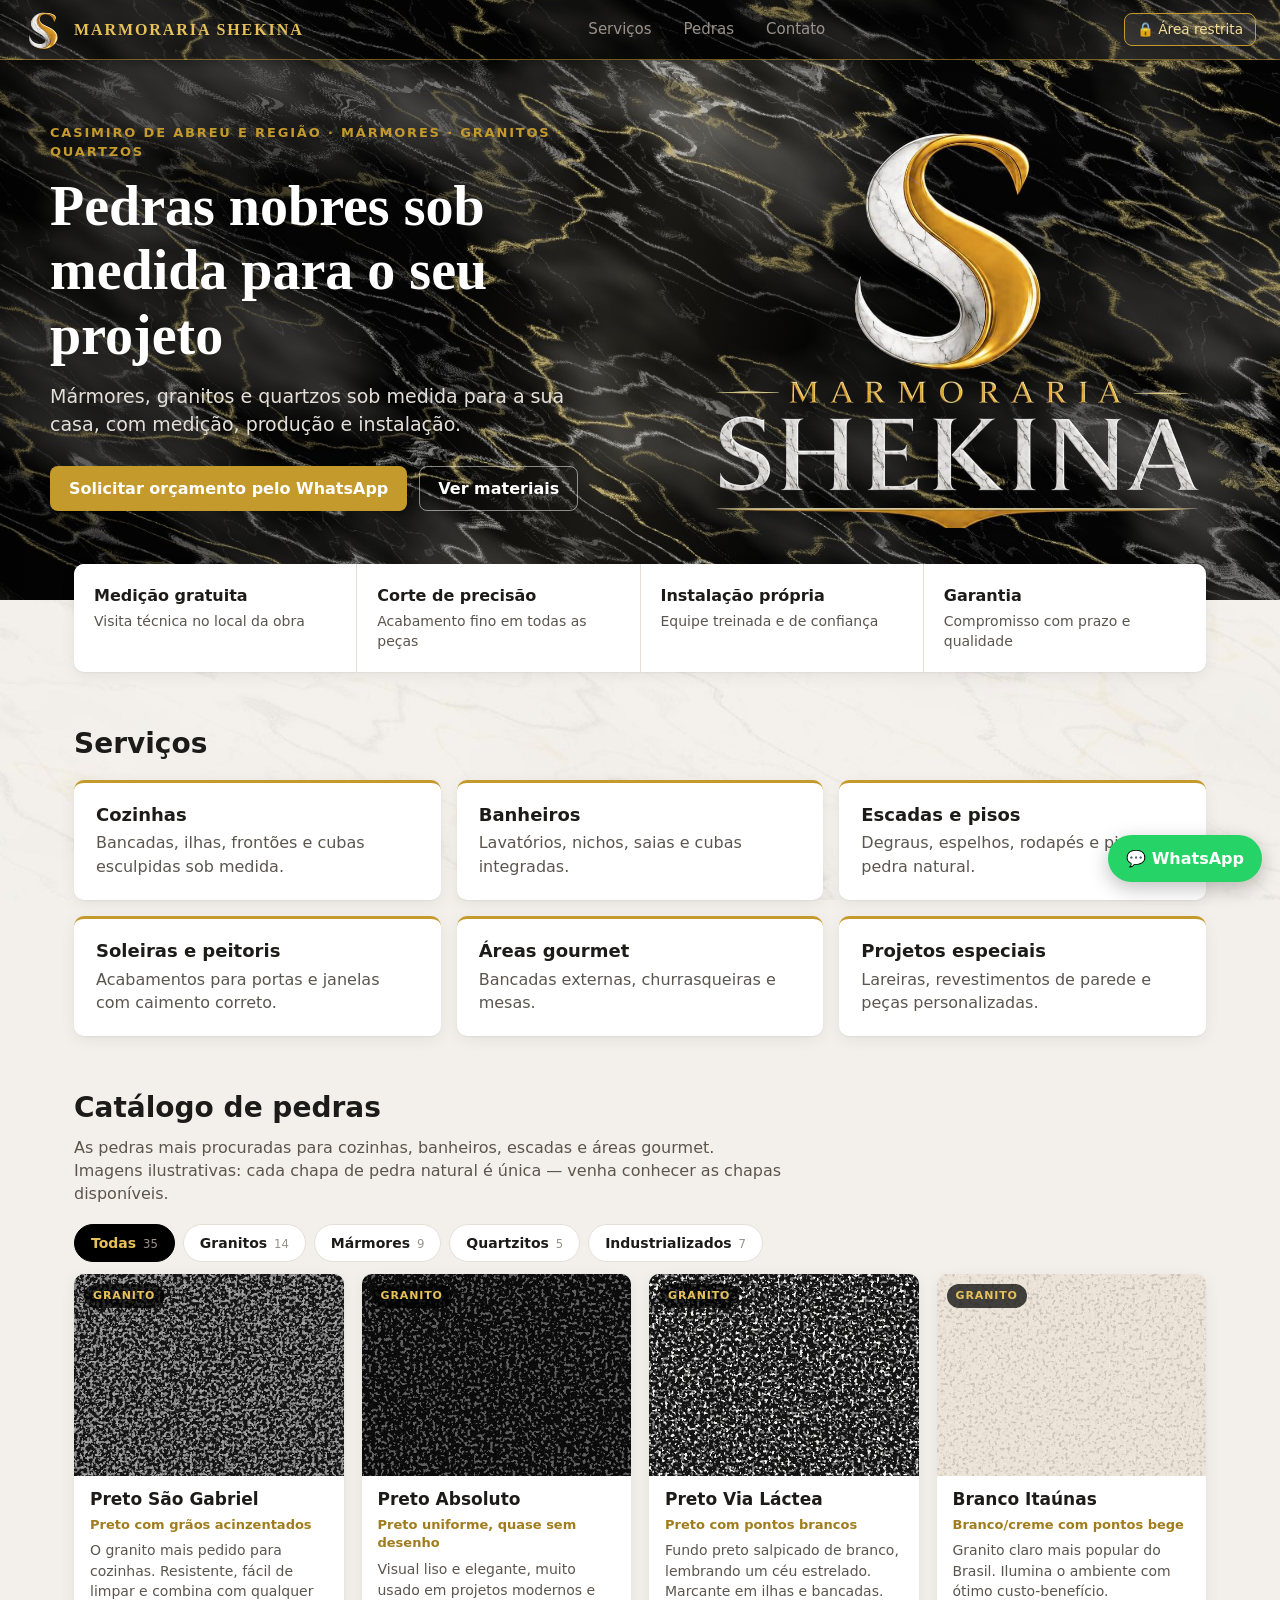
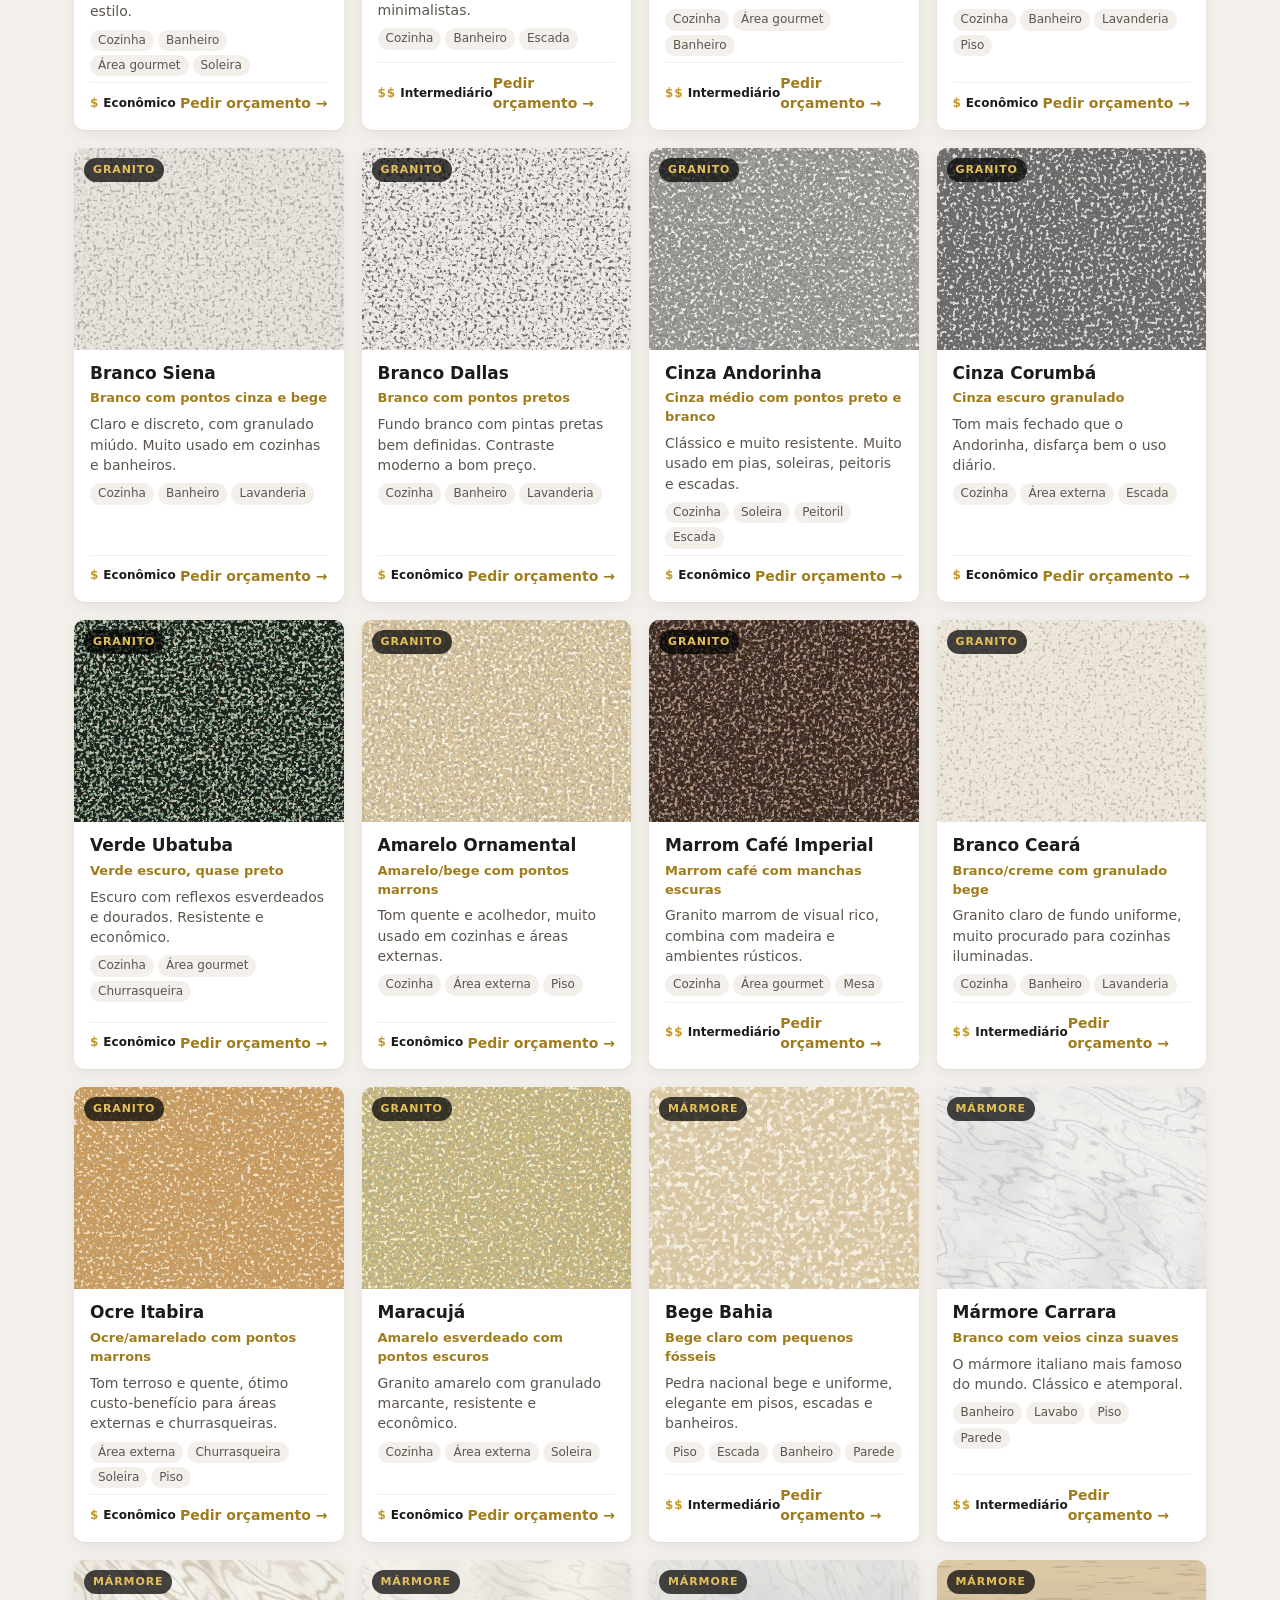
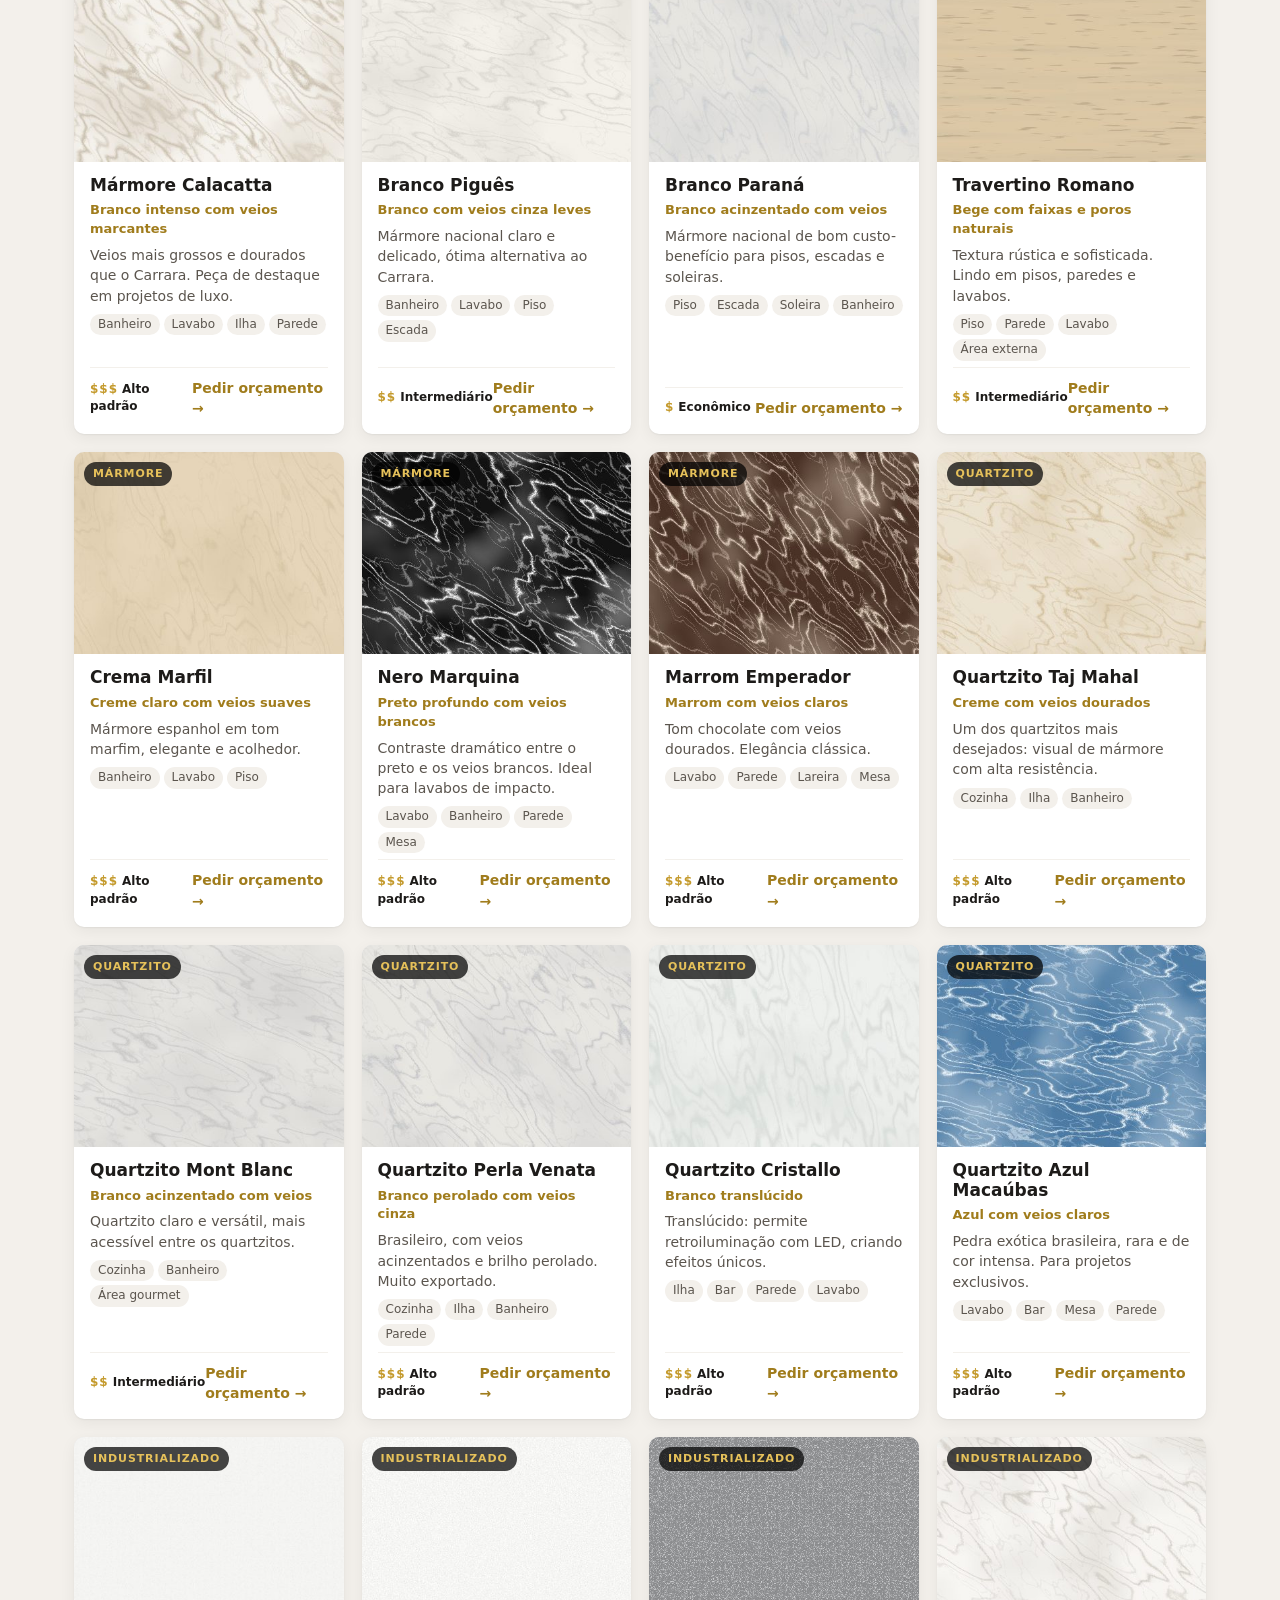
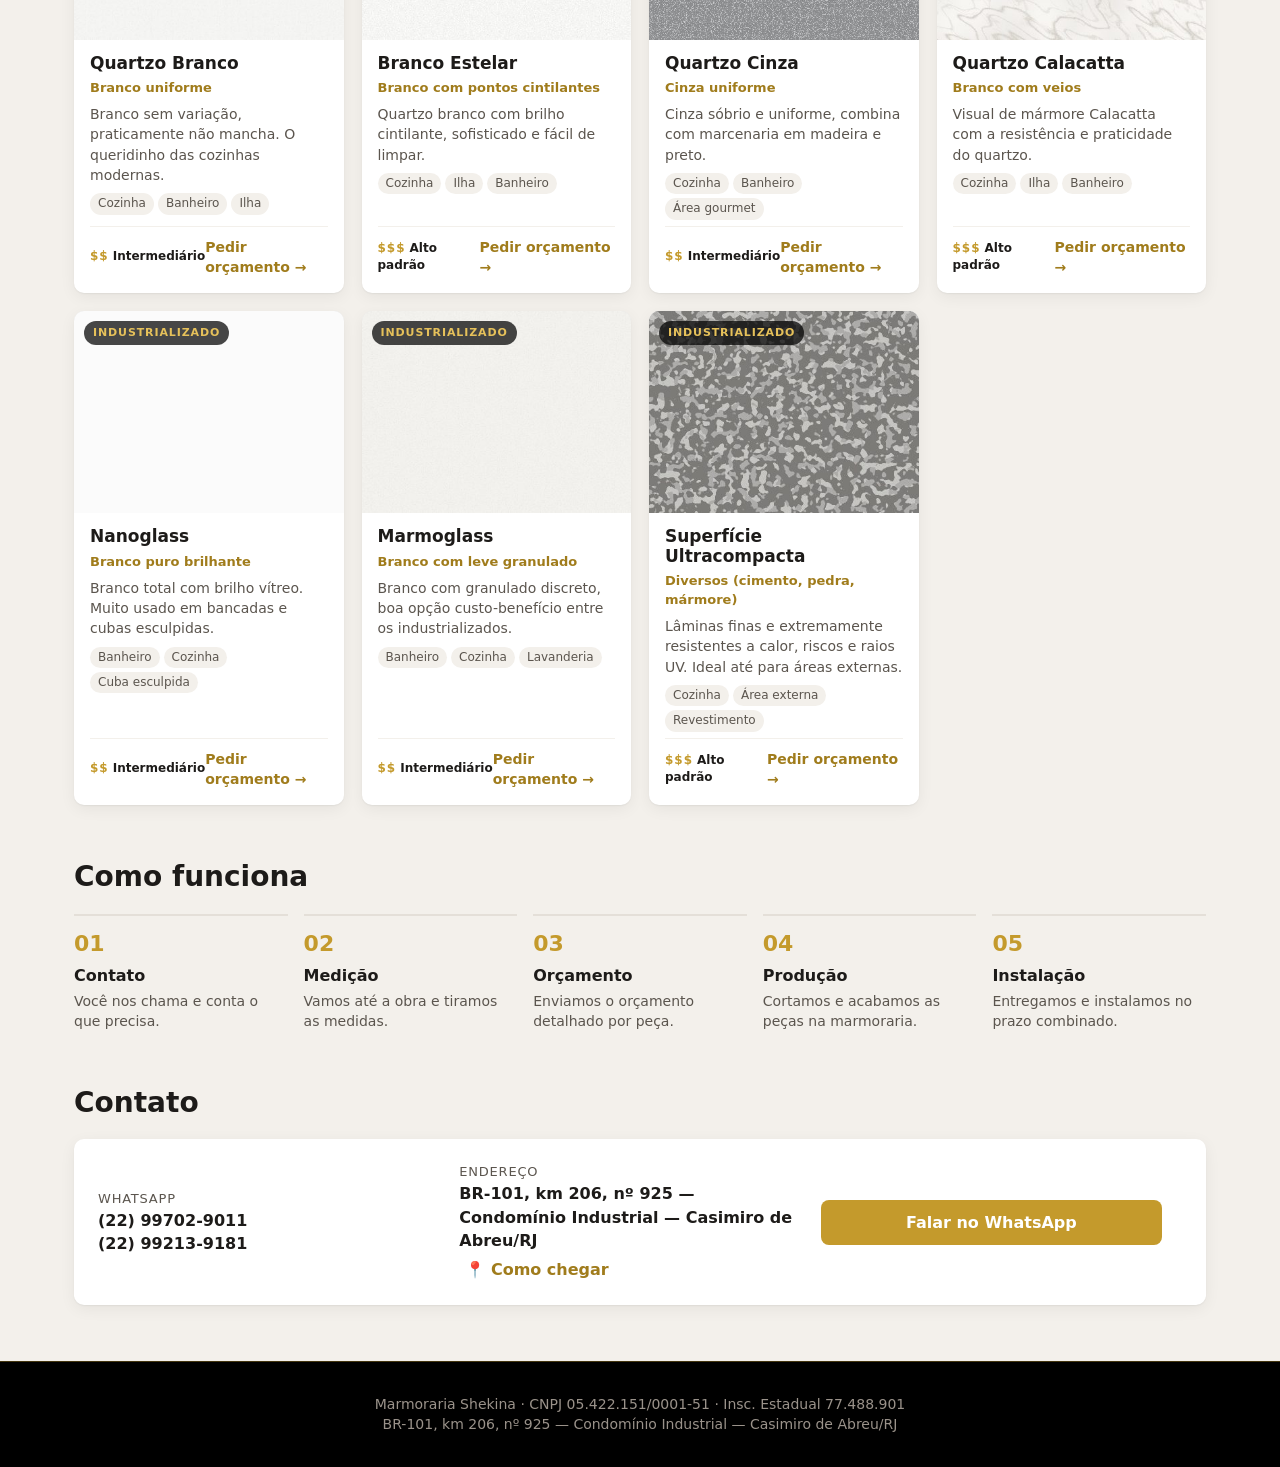
==== index.html @ 2d2ab6c9 "Remove o telefone (22) 98137-7416" ====
<!doctype html>
<html lang="pt-BR">
<head>
  <meta charset="utf-8">
  <meta name="viewport" content="width=device-width, initial-scale=1">
  <title>Marmoraria Shekina — Mármores e granitos em Casimiro de Abreu/RJ</title>
  <meta name="description" content="Marmoraria Shekina: bancadas, pias, lavatórios, escadas, soleiras e cubas esculpidas em mármore, granito e quartzo sob medida. Medição e instalação em Casimiro de Abreu e região.">
  <meta property="og:title" content="Marmoraria Shekina">
  <meta property="og:description" content="Mármores, granitos e quartzos sob medida — Casimiro de Abreu/RJ e região.">
  <meta property="og:image" content="https://marmorariashekina.com.br/logo.jpg">
  <meta property="og:url" content="https://marmorariashekina.com.br/">
  <meta property="og:site_name" content="Marmoraria Shekina">
  <meta property="og:locale" content="pt_BR">
  <meta property="og:type" content="website">
  <link rel="canonical" href="https://marmorariashekina.com.br/">
  <script type="application/ld+json">
  {
    "@context": "https://schema.org",
    "@type": "HomeAndConstructionBusiness",
    "name": "Marmoraria Shekina",
    "url": "https://marmorariashekina.com.br/",
    "logo": "https://marmorariashekina.com.br/logo-s.png",
    "image": "https://marmorariashekina.com.br/logo.jpg",
    "telephone": "+55-22-99702-9011",
    "taxID": "05.422.151/0001-51",
    "address": {
      "@type": "PostalAddress",
      "streetAddress": "BR-101, km 206, nº 925 — Condomínio Industrial",
      "addressLocality": "Casimiro de Abreu",
      "addressRegion": "RJ",
      "addressCountry": "BR"
    },
    "areaServed": "Casimiro de Abreu e região"
  }
  </script>
  <meta name="theme-color" content="#000000">
  <link rel="icon" href="logo-s-p.png">
  <link rel="stylesheet" href="styles.css">
</head>
<body>
  <header class="topbar">
    <div class="brand"><img src="logo-s-p.png" alt="" class="brand-logo" width="40" height="40"><span data-cfg="nome"></span></div>
    <nav class="tabs">
      <a href="#servicos" data-scroll-link>Serviços</a>
      <a href="#materiais" data-scroll-link>Pedras</a>
      <a href="#contato" data-scroll-link>Contato</a>
    </nav>
    <a class="conta-btn conta-entrar" href="sistema/" rel="nofollow">🔒 Área restrita</a>
  </header>

  <main>    <section id="apresentacao">
      <div class="hero">
        <div class="hero-inner">
        <div class="hero-txt">
          <p class="eyebrow">Casimiro de Abreu e região · Mármores · Granitos · Quartzos</p>
          <h1>Pedras nobres sob medida para o seu projeto</h1>
          <p class="lead" data-cfg="slogan"></p>
          <div class="hero-cta">
            <a class="btn btn-gold" data-whatsapp target="_blank" rel="noopener">Solicitar orçamento pelo WhatsApp</a>
            <button class="btn btn-ghost" data-scroll="materiais">Ver materiais</button>
          </div>
        </div>
        <img class="hero-logo" src="logo.jpg" alt="Marmoraria Shekina" fetchpriority="high">
        </div>
      </div>

      <div class="wrap">
        <div class="diferenciais">
          <div><strong>Medição gratuita</strong><span>Visita técnica no local da obra</span></div>
          <div><strong>Corte de precisão</strong><span>Acabamento fino em todas as peças</span></div>
          <div><strong>Instalação própria</strong><span>Equipe treinada e de confiança</span></div>
          <div><strong>Garantia</strong><span>Compromisso com prazo e qualidade</span></div>
        </div>

        <h2 class="sec-title" id="servicos">Serviços</h2>
        <div class="cards">
          <article class="card"><h3>Cozinhas</h3><p>Bancadas, ilhas, frontões e cubas esculpidas sob medida.</p></article>
          <article class="card"><h3>Banheiros</h3><p>Lavatórios, nichos, saias e cubas integradas.</p></article>
          <article class="card"><h3>Escadas e pisos</h3><p>Degraus, espelhos, rodapés e pisos em pedra natural.</p></article>
          <article class="card"><h3>Soleiras e peitoris</h3><p>Acabamentos para portas e janelas com caimento correto.</p></article>
          <article class="card"><h3>Áreas gourmet</h3><p>Bancadas externas, churrasqueiras e mesas.</p></article>
          <article class="card"><h3>Projetos especiais</h3><p>Lareiras, revestimentos de parede e peças personalizadas.</p></article>
        </div>

        <h2 class="sec-title" id="materiais">Catálogo de pedras</h2>
        <p class="sec-sub">As pedras mais procuradas para cozinhas, banheiros, escadas e áreas gourmet. Imagens ilustrativas: cada chapa de pedra natural é única — venha conhecer as chapas disponíveis.</p>
        <div class="chips" id="cat-filtros"></div>
        <p class="cat-info" id="cat-info"></p>
        <div class="catalogo" id="catalogo"></div>

        <h2 class="sec-title">Como funciona</h2>
        <ol class="passos">
          <li><strong>Contato</strong><span>Você nos chama e conta o que precisa.</span></li>
          <li><strong>Medição</strong><span>Vamos até a obra e tiramos as medidas.</span></li>
          <li><strong>Orçamento</strong><span>Enviamos o orçamento detalhado por peça.</span></li>
          <li><strong>Produção</strong><span>Cortamos e acabamos as peças na marmoraria.</span></li>
          <li><strong>Instalação</strong><span>Entregamos e instalamos no prazo combinado.</span></li>
        </ol>

        <h2 class="sec-title" id="contato">Contato</h2>
        <div class="contato">
          <div><span>WhatsApp</span><div id="lista-whats" class="lista-whats"></div></div>
          <div id="contato-email"><span>E-mail</span><strong data-cfg="email"></strong></div>
          <div><span>Endereço</span><strong data-cfg="endereco"></strong><a class="link-mapa" id="link-mapa" target="_blank" rel="noopener">📍 Como chegar</a></div>
          <a class="btn btn-gold" data-whatsapp target="_blank" rel="noopener">Falar no WhatsApp</a>
        </div>
      </div>
      <footer class="rodape"><span data-cfg="nome"></span> · <span data-cfg="cnpj"></span> · <span data-cfg="ie"></span><br><span data-cfg="endereco"></span></footer>
    </section>
  </main>
  <a class="whats-flutuante" data-whatsapp target="_blank" rel="noopener" aria-label="Falar no WhatsApp">WhatsApp</a>
  <script src="catalogo.js"></script>
  <script src="site.js?v=2"></script>
</body>
</html>
---- styles.css ----
:root {
  --pedra-900: #1d1b19;
  --pedra-800: #2a2724;
  --pedra-600: #5b554e;
  --pedra-400: #9a928a;
  --pedra-200: #e4dfd8;
  --pedra-100: #f3f0eb;
  --branco: #fff;
  --ouro: #c49a2c;
  --ouro-escuro: #a07c1c;
  --ouro-claro: #e6c15a;
  --verde: #2f7d4f;
  --verde-claro: #e2f1e7;
  --vermelho: #b3412f;
  --vermelho-claro: #f7e3df;
  --azul-claro: #e5edf6;
  --azul: #2e5b8a;
  --raio: 10px;
  --sombra: 0 1px 2px rgba(0,0,0,.06), 0 4px 16px rgba(0,0,0,.06);
}

* { box-sizing: border-box; }
[hidden] { display: none !important; }
html, body { margin: 0; }
body {
  font-family: "Segoe UI", system-ui, -apple-system, Roboto, Arial, sans-serif;
  color: var(--pedra-900);
  background-color: var(--pedra-100);
  /* mármore claro aplicado pelo app.js (aplicarFundoMarmore) */
  background-size: cover;
  background-position: center;
  background-attachment: fixed;
  line-height: 1.45;
}
h1, h2, h3 { line-height: 1.15; margin: 0; }
input, select, textarea, button { font: inherit; color: inherit; }

/* ---------- topo ---------- */
.topbar {
  position: sticky; top: 0; z-index: 10;
  display: flex; align-items: center; justify-content: space-between; gap: 16px;
  padding: 0 24px; height: 60px;
  background-color: #000; color: var(--pedra-100);
  /* mármore preto aplicado pelo app.js (aplicarFundoMarmore) */
  background-size: cover; background-position: center 40%;
  border-bottom: 1px solid rgba(196,154,44,.55);
  box-shadow: 0 2px 10px rgba(0,0,0,.25);
}
.brand { display: flex; align-items: center; gap: 10px; font-weight: 600; letter-spacing: .12em; text-transform: uppercase; font-family: Georgia, "Times New Roman", serif; color: var(--ouro-claro); }
.brand-logo { width: 40px; height: 40px; object-fit: contain; mix-blend-mode: lighten; }
.tabs { display: flex; gap: 4px; }
.tabs a {
  color: var(--pedra-400); text-decoration: none; padding: 8px 14px; border-radius: 6px; font-size: 15px;
}
.tabs a:hover { color: var(--pedra-100); }
.tabs a.ativo { color: var(--pedra-900); background: var(--pedra-100); }

.wrap { max-width: 1180px; margin: 0 auto; padding: 0 24px; }
.view.wrap { padding-top: 28px; padding-bottom: 48px; }

/* ---------- botões ---------- */
.btn {
  display: inline-flex; align-items: center; justify-content: center; gap: 6px;
  padding: 10px 18px; border-radius: 8px; border: 1px solid transparent;
  font-weight: 600; text-decoration: none; cursor: pointer; white-space: nowrap;
}
.btn-gold { background: var(--ouro); color: #fff; }
.btn-gold:hover { background: var(--ouro-escuro); }
.btn-ok { background: var(--verde); color: #fff; }
.btn-ok:hover { filter: brightness(.92); }
.btn-danger { background: transparent; color: var(--vermelho); border-color: var(--vermelho); }
.btn-ghost { background: transparent; color: #fff; border-color: rgba(255,255,255,.5); }
.btn-ghost-dark { background: transparent; color: var(--pedra-800); border-color: var(--pedra-200); }
.btn-ghost-dark:hover { background: var(--pedra-100); }
.btn-sm {
  padding: 5px 10px; font-size: 13px; border-radius: 6px; cursor: pointer;
  border: 1px solid var(--pedra-200); background: var(--branco);
}
.btn-sm:hover { border-color: var(--pedra-400); }
.btn-sm.btn-ok { background: var(--verde); color: #fff; border-color: var(--verde); }
.btn-sm.btn-danger { color: var(--vermelho); border-color: var(--vermelho-claro); }

/* ---------- apresentação ---------- */
.hero {
  position: relative; overflow: hidden;
  padding: 48px 24px 72px;
  color: #fff;
  background-color: #000; background-size: cover; background-position: center;
}
/* reflexo de luz passando pela pedra polida */
.hero::before {
  content: ""; position: absolute; inset: 0; pointer-events: none;
  background: linear-gradient(105deg, transparent 42%, rgba(255,236,190,.09) 50%, transparent 58%);
  background-size: 260% 100%;
  animation: brilho-pedra 10s ease-in-out infinite;
}
@keyframes brilho-pedra { from { background-position: 140% 0; } to { background-position: -40% 0; } }
@media (prefers-reduced-motion: reduce) { .hero::before { animation: none; display: none; } }
.hero-inner {
  position: relative; /* sem z-index: permite a logo se misturar (lighten) com o mármore */
  max-width: 1180px; margin: 0 auto;
  display: grid; grid-template-columns: 1.1fr 1fr; gap: 32px; align-items: center;
}
.hero-logo { width: 100%; max-width: 520px; justify-self: center; display: block; mix-blend-mode: lighten; }
.eyebrow { color: var(--ouro); text-transform: uppercase; letter-spacing: .14em; font-size: 13px; font-weight: 600; margin: 0 0 12px; }
.hero h1 { font-size: clamp(34px, 5vw, 56px); font-weight: 700; max-width: 16ch; font-family: Georgia, "Times New Roman", serif; }
.lead { font-size: 19px; color: var(--pedra-200); max-width: 46ch; margin: 16px 0 28px; }
.hero-cta { display: flex; flex-wrap: wrap; gap: 12px; }

.diferenciais {
  display: grid; grid-template-columns: repeat(4, 1fr); gap: 1px;
  background: var(--pedra-200); border-radius: var(--raio); overflow: hidden;
  margin-top: -36px; position: relative; box-shadow: var(--sombra);
}
.diferenciais div { background: var(--branco); padding: 20px; display: flex; flex-direction: column; gap: 4px; }
.diferenciais span { color: var(--pedra-600); font-size: 14px; }

.sec-title { font-size: 28px; margin: 56px 0 20px; }
.cards { display: grid; grid-template-columns: repeat(3, 1fr); gap: 16px; }
.card { background: var(--branco); border-radius: var(--raio); padding: 22px; box-shadow: var(--sombra); border-top: 3px solid var(--ouro); }
.card h3 { font-size: 18px; margin-bottom: 6px; }
.card p { margin: 0; color: var(--pedra-600); }

.sec-sub { color: var(--pedra-600); max-width: 70ch; margin: -8px 0 18px; }
.chips { display: flex; flex-wrap: wrap; gap: 8px; margin-bottom: 12px; }
.chip { padding: 8px 16px; border-radius: 999px; border: 1px solid var(--pedra-200); background: var(--branco); cursor: pointer; font-weight: 600; font-size: 14px; }
.chip small { color: var(--pedra-400); font-weight: 400; margin-left: 2px; }
.chip:hover { border-color: var(--ouro); }
.chip.ativo { background: #000; color: var(--ouro-claro); border-color: #000; }
.chip.ativo small { color: var(--pedra-400); }
.cat-info { background: var(--branco); border-left: 3px solid var(--ouro); padding: 10px 14px; border-radius: 6px; margin: 0 0 16px; color: var(--pedra-600); font-size: 14px; }
.catalogo { display: grid; grid-template-columns: repeat(auto-fill, minmax(250px, 1fr)); gap: 18px; }
.pedra { background: var(--branco); border-radius: var(--raio); overflow: hidden; box-shadow: var(--sombra); display: flex; flex-direction: column; transition: transform .15s, box-shadow .15s; }
.pedra:hover { transform: translateY(-3px); box-shadow: 0 2px 4px rgba(0,0,0,.08), 0 10px 28px rgba(0,0,0,.12); }
.pedra-img { position: relative; aspect-ratio: 4 / 3; background-size: cover; background-position: center; }
.pedra-img img { position: absolute; inset: 0; width: 100%; height: 100%; object-fit: cover; }
.pedra-tipo { position: absolute; left: 10px; top: 10px; background: rgba(0,0,0,.72); color: var(--ouro-claro); font-size: 11px; font-weight: 700; letter-spacing: .08em; text-transform: uppercase; padding: 4px 9px; border-radius: 99px; }
.pedra-info { padding: 14px 16px 16px; display: flex; flex-direction: column; gap: 6px; flex: 1; }
.pedra-info h3 { font-size: 17px; }
.pedra-info p { margin: 0; }
.tons { color: var(--ouro-escuro); font-size: 13px; font-weight: 600; }
.desc { color: var(--pedra-600); font-size: 14px; }
.usos { display: flex; flex-wrap: wrap; gap: 4px; margin-top: 2px; }
.usos span { background: var(--pedra-100); color: var(--pedra-600); font-size: 12px; padding: 2px 8px; border-radius: 99px; }
.pedra-rodape { display: flex; justify-content: space-between; align-items: center; margin-top: auto; padding-top: 10px; border-top: 1px solid var(--pedra-100); }
.pedra-rodape a { color: var(--ouro-escuro); font-weight: 700; font-size: 14px; text-decoration: none; }
.pedra-rodape a:hover { text-decoration: underline; }
.faixa { font-size: 12px; font-weight: 600; }
.faixa::before { margin-right: 4px; letter-spacing: 1px; }
.faixa.f1::before { content: "$"; color: var(--ouro); }
.faixa.f2::before { content: "$$"; color: var(--ouro); }
.faixa.f3::before { content: "$$$"; color: var(--ouro); }

.passos { list-style: none; padding: 0; margin: 0; display: grid; grid-template-columns: repeat(5, 1fr); gap: 16px; counter-reset: p; }
.passos li { counter-increment: p; display: flex; flex-direction: column; gap: 4px; padding-top: 12px; border-top: 2px solid var(--pedra-200); }
.passos li::before { content: counter(p, decimal-leading-zero); color: var(--ouro); font-weight: 700; font-size: 22px; }
.passos span { color: var(--pedra-600); font-size: 14px; }

.contato {
  display: grid; grid-template-columns: repeat(3, 1fr) auto; gap: 20px; align-items: center;
  background: var(--branco); padding: 24px; border-radius: var(--raio); box-shadow: var(--sombra);
}
.contato div { display: flex; flex-direction: column; }
.contato span { color: var(--pedra-600); font-size: 13px; text-transform: uppercase; letter-spacing: .06em; }
.lista-whats a { display: block; font-weight: 700; color: var(--pedra-900); text-decoration: none; }
.lista-whats a:hover { color: var(--ouro-escuro); text-decoration: underline; }
.rodape { text-align: center; padding: 32px; margin-top: 56px; color: var(--pedra-400); background: #000; border-top: 1px solid rgba(196,154,44,.35); font-size: 14px; }

/* ---------- páginas internas ---------- */
.page-head { display: flex; align-items: center; justify-content: space-between; gap: 16px; flex-wrap: wrap; margin-bottom: 20px; }
.page-head h2 { font-size: 26px; }
.page-head small { font-size: 15px; font-weight: 400; color: var(--pedra-600); }
.sub-title { font-size: 17px; margin: 28px 0 10px; }
.head-acoes { display: flex; gap: 8px; flex-wrap: wrap; }
.dica { font-size: 13px; color: var(--pedra-600); margin: -4px 0 10px; }
#dlg-precos { width: min(780px, 96vw); }
.precos td:nth-child(1) { min-width: 300px; }
.precos td:nth-child(2) { min-width: 150px; }

.kpis { display: grid; grid-template-columns: repeat(4, 1fr); gap: 14px; margin-bottom: 20px; }
.kpi { background: var(--branco); border-radius: var(--raio); padding: 16px 18px; box-shadow: var(--sombra); }
.kpi span { display: block; font-size: 13px; color: var(--pedra-600); }
.kpi strong { display: block; font-size: 24px; margin-top: 4px; font-variant-numeric: tabular-nums; }
.kpi small { color: var(--pedra-400); font-size: 12px; }
.kpi.alerta strong { color: var(--vermelho); }
.kpi.positivo strong { color: var(--verde); }

.toolbar { display: flex; gap: 10px; margin-bottom: 12px; flex-wrap: wrap; }
.toolbar input, .toolbar select, .periodo input { padding: 8px 12px; border: 1px solid var(--pedra-200); border-radius: 8px; background: var(--branco); }
.toolbar input { flex: 1; min-width: 200px; }
.periodo { display: flex; align-items: center; gap: 8px; }
.periodo label { display: flex; flex-direction: row; align-items: center; gap: 8px; font-size: 14px; color: var(--pedra-600); }

.table-wrap { overflow-x: auto; background: var(--branco); border-radius: var(--raio); box-shadow: var(--sombra); }
.tabela { width: 100%; border-collapse: collapse; font-size: 14px; }
.tabela th { text-align: left; font-weight: 600; color: var(--pedra-600); font-size: 12px; text-transform: uppercase; letter-spacing: .04em; padding: 10px 12px; border-bottom: 1px solid var(--pedra-200); white-space: nowrap; }
.tabela td { padding: 10px 12px; border-bottom: 1px solid var(--pedra-100); vertical-align: middle; }
.tabela tbody tr:last-child td { border-bottom: 0; }
.tabela td small { display: block; color: var(--pedra-400); font-size: 12px; }
.tabela .num { text-align: right; font-variant-numeric: tabular-nums; white-space: nowrap; }
.tabela .vazio { text-align: center; color: var(--pedra-400); padding: 28px; }
.acoes { display: flex; gap: 6px; justify-content: flex-end; flex-wrap: wrap; }

.badge { display: inline-block; padding: 3px 10px; border-radius: 999px; font-size: 12px; font-weight: 600; white-space: nowrap; }
.b-aberto { background: var(--azul-claro); color: var(--azul); }
.b-vendido { background: var(--verde-claro); color: var(--verde); }
.b-recusado { background: var(--pedra-200); color: var(--pedra-600); }
.b-atraso { background: var(--vermelho-claro); color: var(--vermelho); }
.tag-warn { color: var(--vermelho); font-size: 12px; }
.atrasado td:first-child { color: var(--vermelho); font-weight: 600; }

.backup { display: flex; gap: 10px; justify-content: flex-end; margin-top: 16px; }

/* ---------- diálogos ---------- */
.dlg { border: 0; border-radius: 14px; padding: 0; width: min(640px, 96vw); max-height: 94vh; box-shadow: 0 20px 60px rgba(0,0,0,.3); }
.dlg-lg { width: min(1340px, 98vw); }
.dlg::backdrop { background: rgba(20,18,16,.55); }
.dlg form { display: contents; }
.dlg-head { display: flex; justify-content: space-between; align-items: center; padding: 16px 22px; border-bottom: 1px solid var(--pedra-200); }
.dlg-head h3 { font-size: 19px; }
.x { border: 0; background: none; font-size: 26px; line-height: 1; cursor: pointer; color: var(--pedra-600); }
.dlg-body { padding: 18px 22px; overflow-y: auto; max-height: calc(94vh - 140px); }
.dlg-foot { display: flex; justify-content: space-between; align-items: center; gap: 12px; flex-wrap: wrap; padding: 14px 22px; border-top: 1px solid var(--pedra-200); background: var(--pedra-100); }
.dlg-foot > div { display: flex; gap: 8px; }

fieldset { border: 0; padding: 0; margin: 0 0 20px; min-width: 0; }
legend { font-weight: 700; margin-bottom: 10px; font-size: 15px; }
.grid4 { display: grid; grid-template-columns: repeat(4, 1fr); gap: 12px; }
.grid2 { display: grid; grid-template-columns: repeat(2, 1fr); gap: 12px; }
.span2 { grid-column: span 2; }
.span4 { grid-column: span 4; }
label { display: flex; flex-direction: column; gap: 4px; font-size: 13px; color: var(--pedra-600); }
label input, label select, label textarea, .itens input, .itens select {
  padding: 8px 10px; border: 1px solid var(--pedra-200); border-radius: 7px; background: var(--branco); color: var(--pedra-900); font-size: 14px; width: 100%;
}
label input:focus, label select:focus, label textarea:focus, .itens input:focus, .itens select:focus { outline: 2px solid var(--ouro); outline-offset: -1px; border-color: transparent; }
input:disabled { background: var(--pedra-100); color: var(--pedra-400); }
label.check { flex-direction: row; align-items: center; gap: 8px; color: var(--pedra-900); font-size: 14px; }
label.check input { width: auto; }
.inline { display: flex; gap: 6px; }

.itens td { padding: 6px; }
.itens td:nth-child(1) { min-width: 62px; width: 62px; }
.itens td:nth-child(1) input { text-align: center; font-weight: 700; }
.itens td:nth-child(2) { min-width: 135px; }
.itens td:nth-child(3) { min-width: 135px; }
.itens td:nth-child(4) { min-width: 100px; }
.itens td:nth-child(5), .itens td:nth-child(6), .itens td:nth-child(9) { min-width: 76px; }
.itens td.cuba { min-width: 150px; }
.itens td.cuba [data-f="cubaQtd"] { width: 44px; flex: none; }
.itens td.acab { min-width: 180px; }
.itens td.medida, .itens td.tot { white-space: nowrap; }
.acab-lados { display: flex; gap: 3px; margin-top: 4px; }
.acab-lados label { flex-direction: row; align-items: center; gap: 2px; font-size: 11px; color: var(--pedra-800); background: var(--pedra-100); border: 1px solid var(--pedra-200); border-radius: 5px; padding: 2px 4px; cursor: pointer; white-space: nowrap; }
.acab-lados label:has(input:checked) { background: #f6ecd2; border-color: var(--ouro); }
.acab-lados label:has(input:disabled) { opacity: .4; cursor: default; }
.itens .acab-lados input { width: auto; padding: 0; margin: 0; }
.acab-det { display: flex; align-items: center; gap: 4px; margin-top: 4px; }
.acab-saia { background: #f6ecd2; border: 1px solid var(--ouro); border-radius: 6px; padding: 3px 5px; }
.acab-saia span { font-weight: 700; color: var(--ouro-escuro) !important; }
.acab-det span { font-size: 12px; color: var(--pedra-600); white-space: nowrap; }
.itens .acab-det input { padding: 5px 6px; font-size: 13px; }
.itens .rm { border: 0; background: none; color: var(--vermelho); font-size: 20px; cursor: pointer; }
.itens + .btn-sm, .table-wrap + .btn-sm { margin-top: 10px; }

.totais { font-size: 14px; color: var(--pedra-600); }
.totais strong { color: var(--pedra-900); }
.t-total { font-size: 20px; }

.resumo-venda { background: var(--pedra-100); border-radius: 8px; padding: 12px 14px; margin-bottom: 16px; display: flex; justify-content: space-between; gap: 12px; }
.resumo-venda strong { font-size: 18px; }
.preview-parcelas { margin: 16px 0; font-size: 14px; }
.preview-parcelas table { width: 100%; border-collapse: collapse; }
.preview-parcelas td { padding: 5px 0; border-bottom: 1px dashed var(--pedra-200); }
.preview-parcelas td:last-child { text-align: right; font-variant-numeric: tabular-nums; }
.confirmacao { background: var(--verde-claro); padding: 12px; border-radius: 8px; align-items: flex-start !important; }
.confirmacao input { margin-top: 3px; }
.erro { color: var(--vermelho); font-size: 14px; }

.obra-info { display: grid; grid-template-columns: repeat(2, 1fr); gap: 10px 20px; margin-bottom: 16px; font-size: 14px; }
.obra-info span { color: var(--pedra-600); display: block; font-size: 12px; }
.progresso { height: 8px; background: var(--pedra-200); border-radius: 99px; overflow: hidden; margin: 6px 0 16px; }
.progresso div { height: 100%; background: var(--verde); }
.mini-prog { width: 70px; height: 6px; background: var(--pedra-200); border-radius: 99px; overflow: hidden; display: inline-block; vertical-align: middle; margin-left: 6px; }
.mini-prog div { height: 100%; background: var(--verde); }
select.status-obra { padding: 4px 8px; border: 1px solid var(--pedra-200); border-radius: 6px; background: var(--branco); font-size: 13px; }

#toast {
  position: fixed; left: 50%; bottom: 24px; transform: translateX(-50%) translateY(20px);
  background: var(--pedra-900); color: #fff; padding: 12px 20px; border-radius: 8px;
  opacity: 0; pointer-events: none; transition: .25s; z-index: 100;
}
#toast.show { opacity: 1; transform: translateX(-50%) translateY(0); }

#print-area { display: none; }

/* ---------- produção: quadro ---------- */
.wrap-largo { max-width: 1500px; }
.kanban { display: grid; grid-template-columns: repeat(var(--cols, 4), minmax(230px, 1fr)); gap: 14px; overflow-x: auto; padding-bottom: 8px; align-items: start; }
.kan-col { background: rgba(228, 223, 216, .72); backdrop-filter: blur(2px); border-radius: var(--raio); padding: 10px; min-height: 160px; border-top: 4px solid var(--pedra-400); }
.kan-col h3 { font-size: 14px; display: flex; justify-content: space-between; align-items: center; margin: 2px 4px 10px; }
.kan-col h3 span { background: var(--branco); border-radius: 99px; padding: 1px 9px; font-size: 12px; }
.kan-desenho { border-top-color: var(--ouro); }
.kan-corte { border-top-color: var(--azul); }
.kan-acabamento { border-top-color: #7a5ea8; }
.kan-pronto { border-top-color: var(--verde); }
.kan-instalado { border-top-color: var(--pedra-600); opacity: .85; }
.kan-card { background: var(--branco); border-radius: 8px; padding: 12px; margin-bottom: 10px; box-shadow: 0 1px 3px rgba(0,0,0,.08); display: flex; flex-direction: column; gap: 4px; font-size: 14px; }
.kan-card p { margin: 0; }
.kan-mat { color: var(--ouro-escuro); font-size: 13px; font-weight: 600; }
.kan-info { color: var(--pedra-600); font-size: 13px; }
.kan-info .ok { color: var(--verde); font-weight: 600; }
.kan-acoes { display: flex; flex-wrap: wrap; gap: 6px; margin-top: 6px; align-items: center; }
.kan-mover { margin-left: auto; display: flex; gap: 4px; }
.kan-vazio { color: var(--pedra-400); font-size: 13px; text-align: center; margin: 24px 0; }

/* ---------- produção: editor de desenho ---------- */
.dlg-full { width: 98vw; max-width: 98vw; height: 96vh; max-height: 96vh; }
.dlg-full[open] { display: flex; flex-direction: column; }
.des-topo { display: flex; gap: 8px; align-items: center; }
.des-layout { flex: 1; min-height: 0; display: grid; grid-template-columns: 86px 1fr 280px; }
.des-ferramentas { display: flex; flex-direction: column; gap: 4px; padding: 10px 8px; background: var(--pedra-100); border-right: 1px solid var(--pedra-200); overflow-y: auto; }
.des-ferramentas button { display: flex; flex-direction: column; align-items: center; gap: 2px; padding: 5px 4px; border: 1px solid transparent; border-radius: 8px; background: none; cursor: pointer; font-size: 19px; line-height: 1; }
.des-ferramentas button span { font-size: 11px; color: var(--pedra-600); line-height: 1.15; text-align: center; }
.des-ferramentas button:hover { background: var(--branco); border-color: var(--pedra-200); }
.des-ferramentas button.ativo { background: #000; color: var(--ouro-claro); }
.des-ferramentas button.ativo span { color: var(--ouro-claro); }
.des-ferramentas hr { border: 0; border-top: 1px solid var(--pedra-200); margin: 6px 0; width: 100%; }
.des-snap { flex-direction: column; align-items: center; text-align: center; font-size: 11px; margin-top: 6px; }
.des-area { display: flex; flex-direction: column; min-width: 0; min-height: 0; }
.des-barra { display: flex; align-items: flex-end; justify-content: space-between; gap: 10px; border-bottom: 1px solid var(--pedra-200); padding-right: 10px; }
.des-folhas { display: flex; gap: 4px; padding: 8px 10px 0; flex-wrap: wrap; flex: 1; }
.des-pedra { flex-direction: row; align-items: center; gap: 6px; padding: 6px 0; font-size: 13px; font-weight: 600; color: var(--pedra-800); }
.des-pedra select { padding: 5px 8px; border: 1px solid var(--pedra-200); border-radius: 7px; font-size: 13px; max-width: 220px; }
.des-pedra-cor { width: 26px; height: 26px; border-radius: 6px; border: 1px solid var(--pedra-400); background-size: cover; flex: none; }
.des-saia { font-size: 11px; text-align: center; gap: 2px; }
.des-saia input { width: 100%; padding: 3px 4px; font-size: 12px; border: 1px solid var(--ouro); border-radius: 5px; text-align: center; }
.folha-tab { border: 1px solid var(--pedra-200); border-bottom: 0; background: var(--pedra-100); padding: 6px 14px; border-radius: 8px 8px 0 0; cursor: pointer; font-size: 13px; }
.folha-tab.ativo { background: var(--branco); font-weight: 700; border-color: var(--pedra-400); }
.folha-tab.nova { color: var(--ouro-escuro); font-weight: 600; }
.folha-tab.excluir { margin-left: auto; color: var(--vermelho); background: none; border: 0; }
.des-canvas { flex: 1; min-height: 0; background: #faf8f5; padding: 10px; }
#des-svg { width: 100%; height: 100%; display: block; background: #fff; box-shadow: var(--sombra); touch-action: none; user-select: none; }
#des-svg .hit { fill: none; stroke: transparent; stroke-width: 6; pointer-events: stroke; }
#des-svg .rascunho { opacity: .65; pointer-events: none; }
#des-svg[data-ferr="mover"] .forma { cursor: move; }
#des-svg[data-ferr="borracha"] .forma:hover { opacity: .45; cursor: pointer; }
#des-svg[data-ferr="texto"] { cursor: text; }
#des-svg:not([data-ferr="mover"]):not([data-ferr="borracha"]):not([data-ferr="texto"]) { cursor: crosshair; }
.des-status { padding: 8px 14px; font-size: 13px; color: var(--pedra-600); border-top: 1px solid var(--pedra-200); background: var(--pedra-100); }
.des-lateral { padding: 12px 14px; border-left: 1px solid var(--pedra-200); overflow-y: auto; display: flex; flex-direction: column; gap: 6px; }
.des-lateral h4 { margin: 10px 0 2px; font-size: 13px; text-transform: uppercase; letter-spacing: .05em; color: var(--pedra-600); }
.des-lateral h4:first-child { margin-top: 0; }
.des-lateral textarea { width: 100%; padding: 8px; border: 1px solid var(--pedra-200); border-radius: 7px; font-size: 13px; resize: vertical; }
.des-pecas { list-style: none; margin: 0; padding: 0; display: flex; flex-direction: column; gap: 6px; }
.des-pecas li { background: var(--pedra-100); border-radius: 6px; padding: 7px 9px; font-size: 13px; display: flex; flex-direction: column; }
.des-pecas span { color: var(--ouro-escuro); font-size: 12px; }
.des-pecas small { color: var(--pedra-600); }
.des-add-foto { align-self: flex-start; display: inline-block; color: var(--pedra-900); font-size: 13px; }
.des-fotos { display: grid; grid-template-columns: 1fr 1fr; gap: 6px; }
.des-fotos figure { margin: 0; position: relative; }
.des-fotos img { width: 100%; aspect-ratio: 1; object-fit: cover; border-radius: 6px; display: block; }
.des-fotos .rm { position: absolute; top: 3px; right: 3px; border: 0; background: rgba(0,0,0,.65); color: #fff; width: 22px; height: 22px; border-radius: 50%; cursor: pointer; line-height: 1; }
.des-vazio { grid-column: span 2; color: var(--pedra-400); font-size: 12px; margin: 0; }

.des-borda-tipo { width: 100%; font-size: 11px; padding: 3px 2px; border: 1px solid var(--pedra-200); border-radius: 6px; background: var(--branco); }
.btn-sm.btn-3d { background: #000; color: var(--ouro-claro); border-color: #000; font-weight: 600; }

/* ---------- visualização 3D ---------- */
.v3d-area { flex: 1; min-height: 0; position: relative; background: #ece8e1; }
.v3d-area canvas { display: block; width: 100%; height: 100%; cursor: grab; }
.v3d-area canvas:active { cursor: grabbing; }
.v3d-dica { position: absolute; left: 50%; bottom: 12px; transform: translateX(-50%); margin: 0; background: rgba(0,0,0,.6); color: #fff; font-size: 12px; padding: 5px 12px; border-radius: 99px; pointer-events: none; }
.inline-lbl { flex-direction: row; align-items: center; gap: 6px; font-size: 13px; }
.inline-lbl select { padding: 4px 6px; border: 1px solid var(--pedra-200); border-radius: 6px; }

/* ---------- responsivo ---------- */
@media (max-width: 900px) {
  .hero-inner { grid-template-columns: 1fr; }
  .hero-logo { order: -1; max-width: 340px; }
  .cards, .diferenciais { grid-template-columns: repeat(2, 1fr); }
  .kpis { grid-template-columns: repeat(2, 1fr); }
  .passos { grid-template-columns: repeat(2, 1fr); }
  .contato { grid-template-columns: 1fr; }
  .grid4 { grid-template-columns: repeat(2, 1fr); }
  .span4 { grid-column: span 2; }
  .des-layout { grid-template-columns: 70px 1fr; }
  .des-lateral { display: none; }
}
@media (max-width: 560px) {
  .topbar { padding: 0 12px; }
  .brand span:last-child { display: none; }
  .tabs a { padding: 8px 10px; font-size: 14px; }
  .wrap { padding: 0 16px; }
  .cards, .diferenciais, .grid2, .grid4 { grid-template-columns: 1fr; }
  .span2, .span4 { grid-column: span 1; }
}

/* ---------- impressão do orçamento ---------- */
@media print {
  body { background: #fff; }
  body > *:not(#print-area) { display: none !important; }
  #print-area { display: block; font-size: 12px; color: #000; }
  .pr-head { display: flex; justify-content: space-between; border-bottom: 2px solid #000; padding-bottom: 10px; margin-bottom: 14px; }
  .pr-head h1 { font-size: 22px; }
  .pr-empresa { display: flex; gap: 12px; align-items: center; }
  .pr-empresa img { width: 64px; height: 64px; object-fit: contain; background: #000; border-radius: 6px; -webkit-print-color-adjust: exact; print-color-adjust: exact; }
  .pr-head p { margin: 2px 0; }
  .pr-cliente { margin-bottom: 14px; }
  .pr-cliente p { margin: 2px 0; }
  #print-area table { width: 100%; border-collapse: collapse; margin-bottom: 12px; }
  #print-area th, #print-area td { border-bottom: 1px solid #bbb; padding: 6px 4px; text-align: left; }
  #print-area .num { text-align: right; }
  .pr-total { text-align: right; font-size: 14px; }
  .pr-total strong { font-size: 18px; }
  .pr-obs { border: 1px solid #999; padding: 8px; margin-bottom: 12px; }
  .pr-folha { page-break-inside: avoid; break-inside: avoid; margin-bottom: 14px; }
  .pr-folha h3 { font-size: 14px; margin-bottom: 6px; }
  .pr-folha svg { width: 100%; height: auto; max-height: 190mm; border: 1px solid #bbb; }
  .pr-fotos { display: grid; grid-template-columns: 1fr 1fr; gap: 8px; }
  .pr-fotos img { width: 100%; break-inside: avoid; }
  .pr-assin { display: flex; justify-content: space-between; margin-top: 70px; gap: 40px; }
  .pr-assin div { flex: 1; border-top: 1px solid #000; text-align: center; padding-top: 4px; }
}

/* endereço detalhado da obra */
.end-titulo { display: flex; align-items: center; gap: 12px; flex-wrap: wrap; margin: 16px 0 8px; }
.end-titulo small { color: #777; }
.btn-mapa { font-weight: 600; }
.link-mapa { display: inline-block; margin-left: 6px; color: var(--ouro-escuro); font-weight: 600; text-decoration: none; }
a.btn-sm { text-decoration: none; color: inherit; display: inline-flex; align-items: center; }
.itens input.falta-valor { outline: 2px solid var(--ouro); background: #fff8e6; }

/* acesso restrito */
.conta { display: flex; align-items: center; gap: 8px; margin-left: 14px; white-space: nowrap; }
.conta-nome { color: var(--ouro-claro, #e8cf86); font-size: .9rem; }
.conta-btn { background: rgba(255,255,255,.08); color: #f3eadb; border: 1px solid rgba(196,154,44,.55); border-radius: 8px; padding: 6px 12px; cursor: pointer; font: inherit; font-size: .85rem; }
.conta-btn:hover { background: rgba(196,154,44,.25); }
.conta-entrar { border-color: var(--ouro); color: #f5dd9b; }
.dlg-sm { width: min(460px, 94vw); }
#dlg-usuarios.dlg-sm { width: min(620px, 94vw); }
#form-login label { margin-bottom: 12px; }
.login-erro { color: var(--vermelho, #b3261e); min-height: 1.2em; margin: 0; font-weight: 600; }
.lista-usuarios { list-style: none; padding: 0; margin: 0 0 14px; }
.lista-usuarios li { display: flex; justify-content: space-between; align-items: center; padding: 8px 4px; border-bottom: 1px solid #eee; }
.lista-usuarios small { color: #8a7a55; margin-left: 4px; }
label.chk { flex-direction: row; align-items: center; gap: 8px; display: flex; }
label.chk input { width: auto; }
@media (max-width: 700px) { .conta-nome { display: none; } .conta { margin-left: 6px; } }

/* ===== site público ===== */
html { scroll-behavior: smooth; }
.sec-title { scroll-margin-top: 80px; }
.whats-flutuante { position: fixed; right: 18px; bottom: 18px; z-index: 50; background: #25d366; color: #fff; font-weight: 700; text-decoration: none; padding: 12px 18px; border-radius: 999px; box-shadow: 0 6px 20px rgba(0,0,0,.25); }
.whats-flutuante::before { content: "💬 "; }
.whats-flutuante:hover { filter: brightness(1.05); }
.contato .link-mapa { display: inline-block; margin-top: 6px; color: var(--ouro-escuro); font-weight: 600; text-decoration: none; }
@media (max-width: 700px) {
  html, body { overflow-x: hidden; }
  .topbar { padding-left: 12px; padding-right: 12px; gap: 8px; }
  .topbar .brand span { display: none; }
  .topbar .tabs { gap: 2px; flex-wrap: nowrap; }
  .topbar .tabs a { padding: 6px 8px; font-size: .9rem; }
  .hero-inner, .hero-txt { max-width: 100%; min-width: 0; }
  .hero-logo { max-width: 80vw; height: auto; }
  .eyebrow { word-break: break-word; }
  .whats-flutuante { right: 12px; bottom: 12px; padding: 10px 14px; }
}
/* botão da área restrita no site */
.topbar > a.conta-btn { margin-left: 14px; text-decoration: none; white-space: nowrap; background: rgba(255,255,255,.08); color: #f5dd9b; border: 1px solid var(--ouro); border-radius: 8px; padding: 6px 12px; font-size: .85rem; }
.topbar > a.conta-btn:hover { background: rgba(196,154,44,.25); }
@media (max-width: 700px) { .topbar > a.conta-btn { margin-left: 4px; padding: 5px 8px; font-size: .78rem; } }

/* ===== desempenho: texturas como imagens prontas ===== */
body { background-image: none !important; background-attachment: scroll; }
/* fundo de mármore fixo numa camada própria (não redesenha ao rolar) */
body::before { content: ""; position: fixed; inset: 0; z-index: -1; pointer-events: none;
  background: #f4f1ec url("img/fundo.jpg") center / cover no-repeat; }
.topbar { background-image: linear-gradient(rgba(0,0,0,.45), rgba(0,0,0,.45)), url("img/hero.jpg") !important; }
.hero { overflow: hidden; background-image:
  radial-gradient(ellipse 34% 60% at 72% 50%, rgba(0,0,0,.75), transparent 75%),
  linear-gradient(90deg, rgba(0,0,0,.6), rgba(0,0,0,.15) 55%, rgba(0,0,0,.3)),
  url("img/hero.jpg"); }
/* brilho animado só com transform (leve para o celular) */
.hero::before { inset: 0 auto 0 -100%; width: 300%; background-size: 100% 100%;
  background: linear-gradient(105deg, transparent 45%, rgba(255,236,190,.09) 50%, transparent 55%);
  animation: brilho-leve 10s ease-in-out infinite; will-change: transform; }
@keyframes brilho-leve { from { transform: translateX(33%); } to { transform: translateX(-33%); } }
.pedra-img { background: #ddd; overflow: hidden; }
.pedra-img img:first-child { object-fit: cover; }
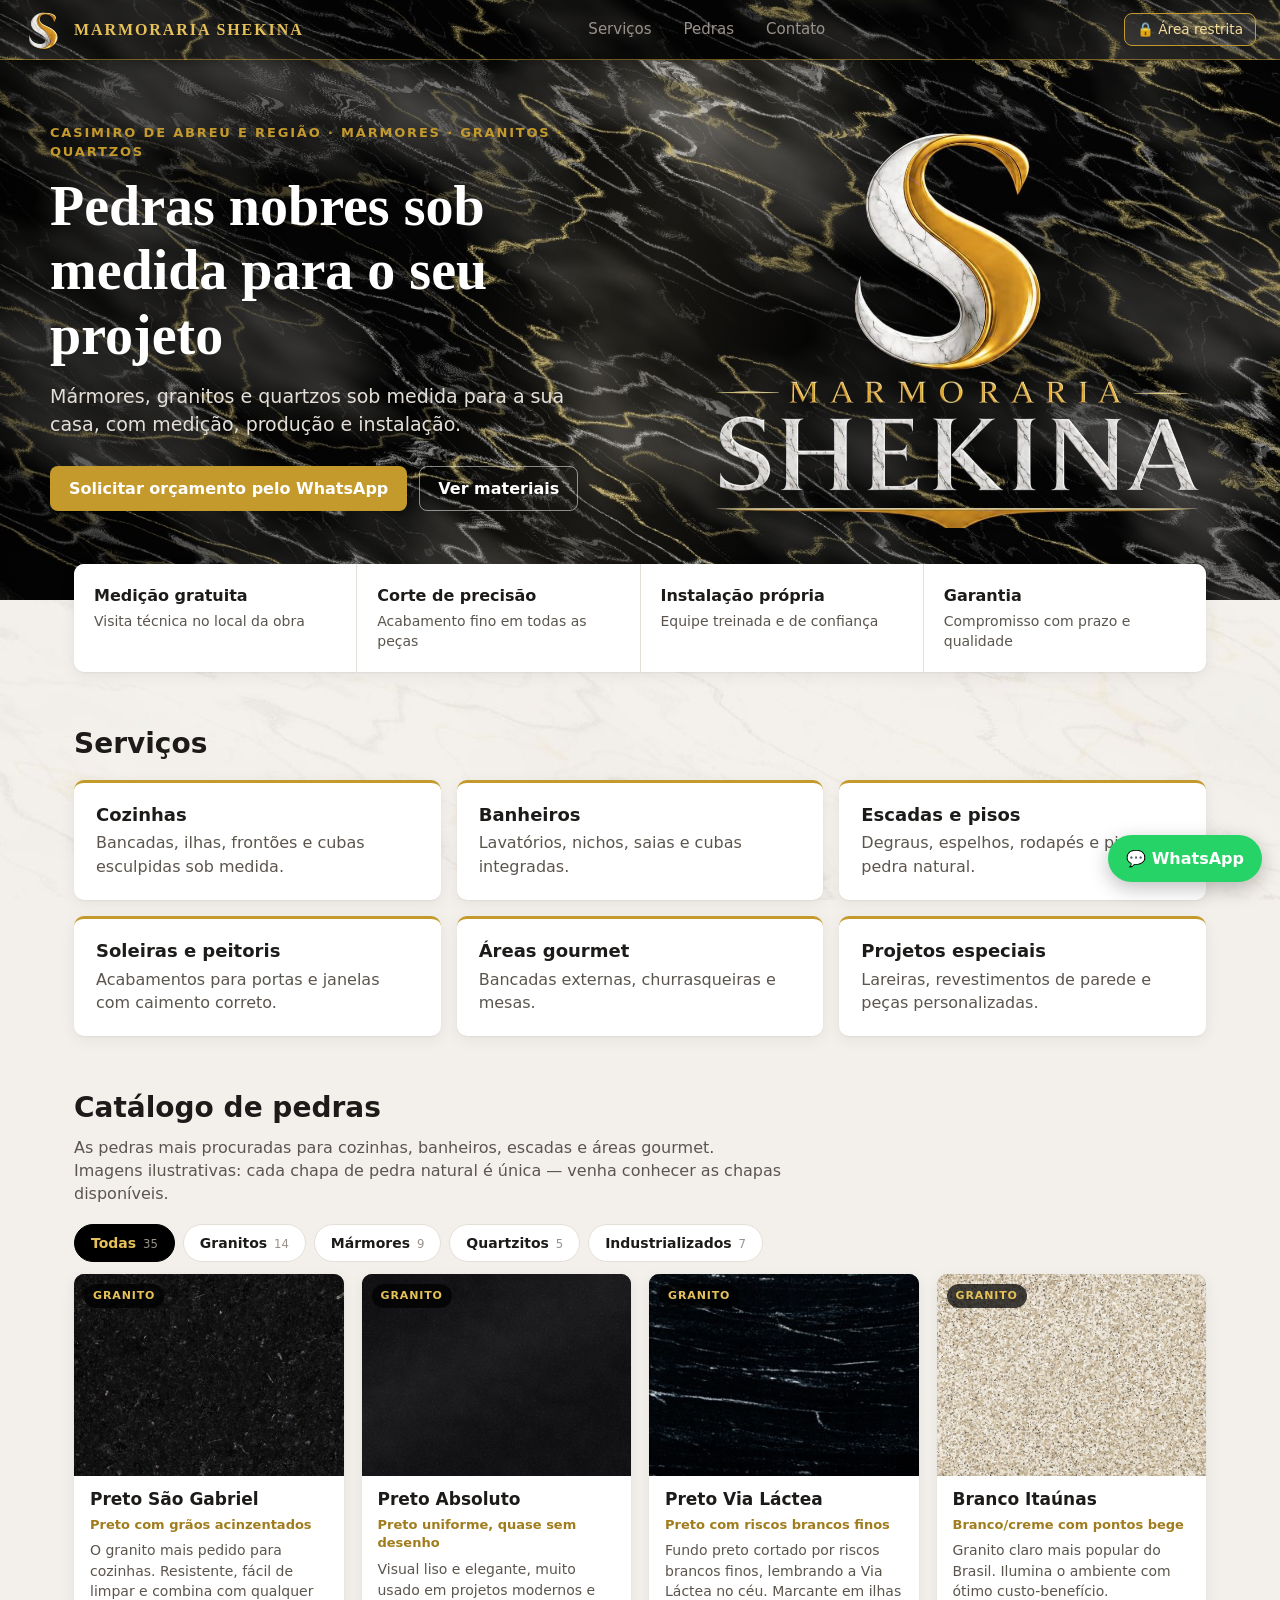
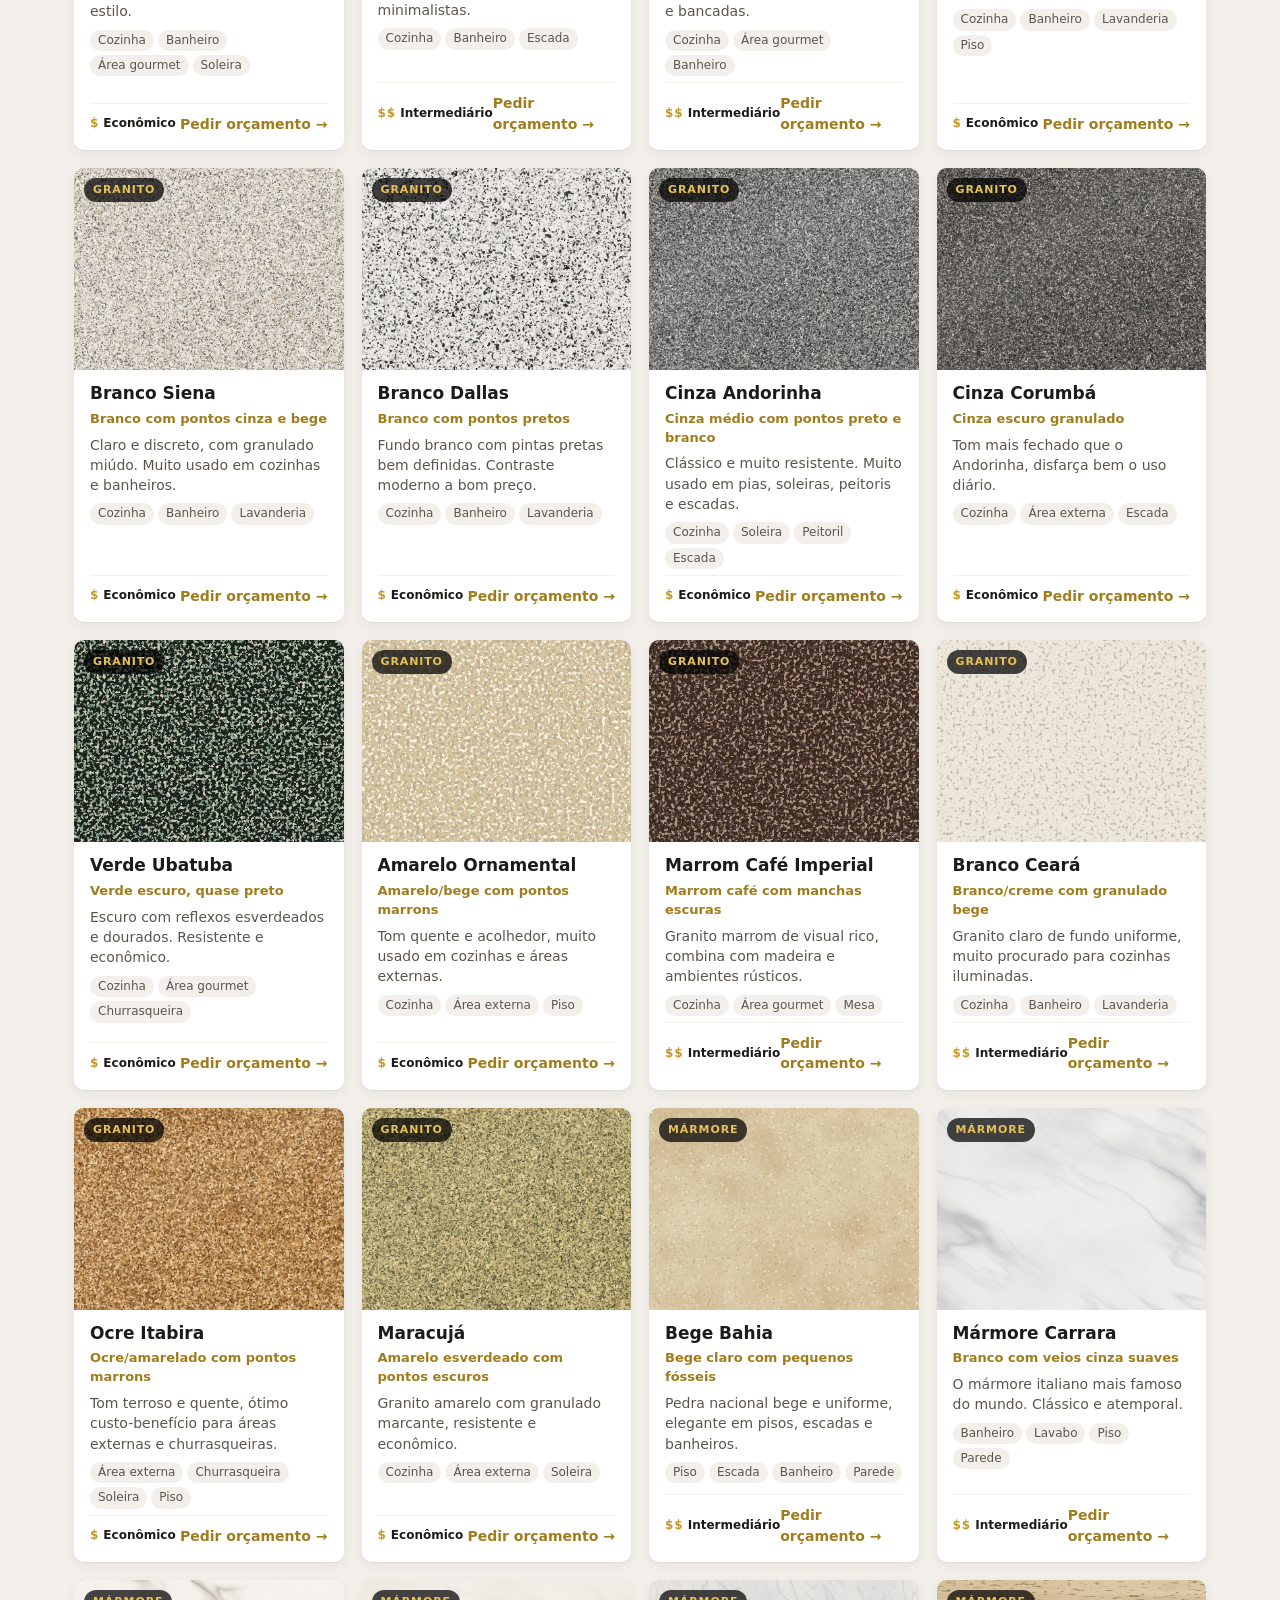
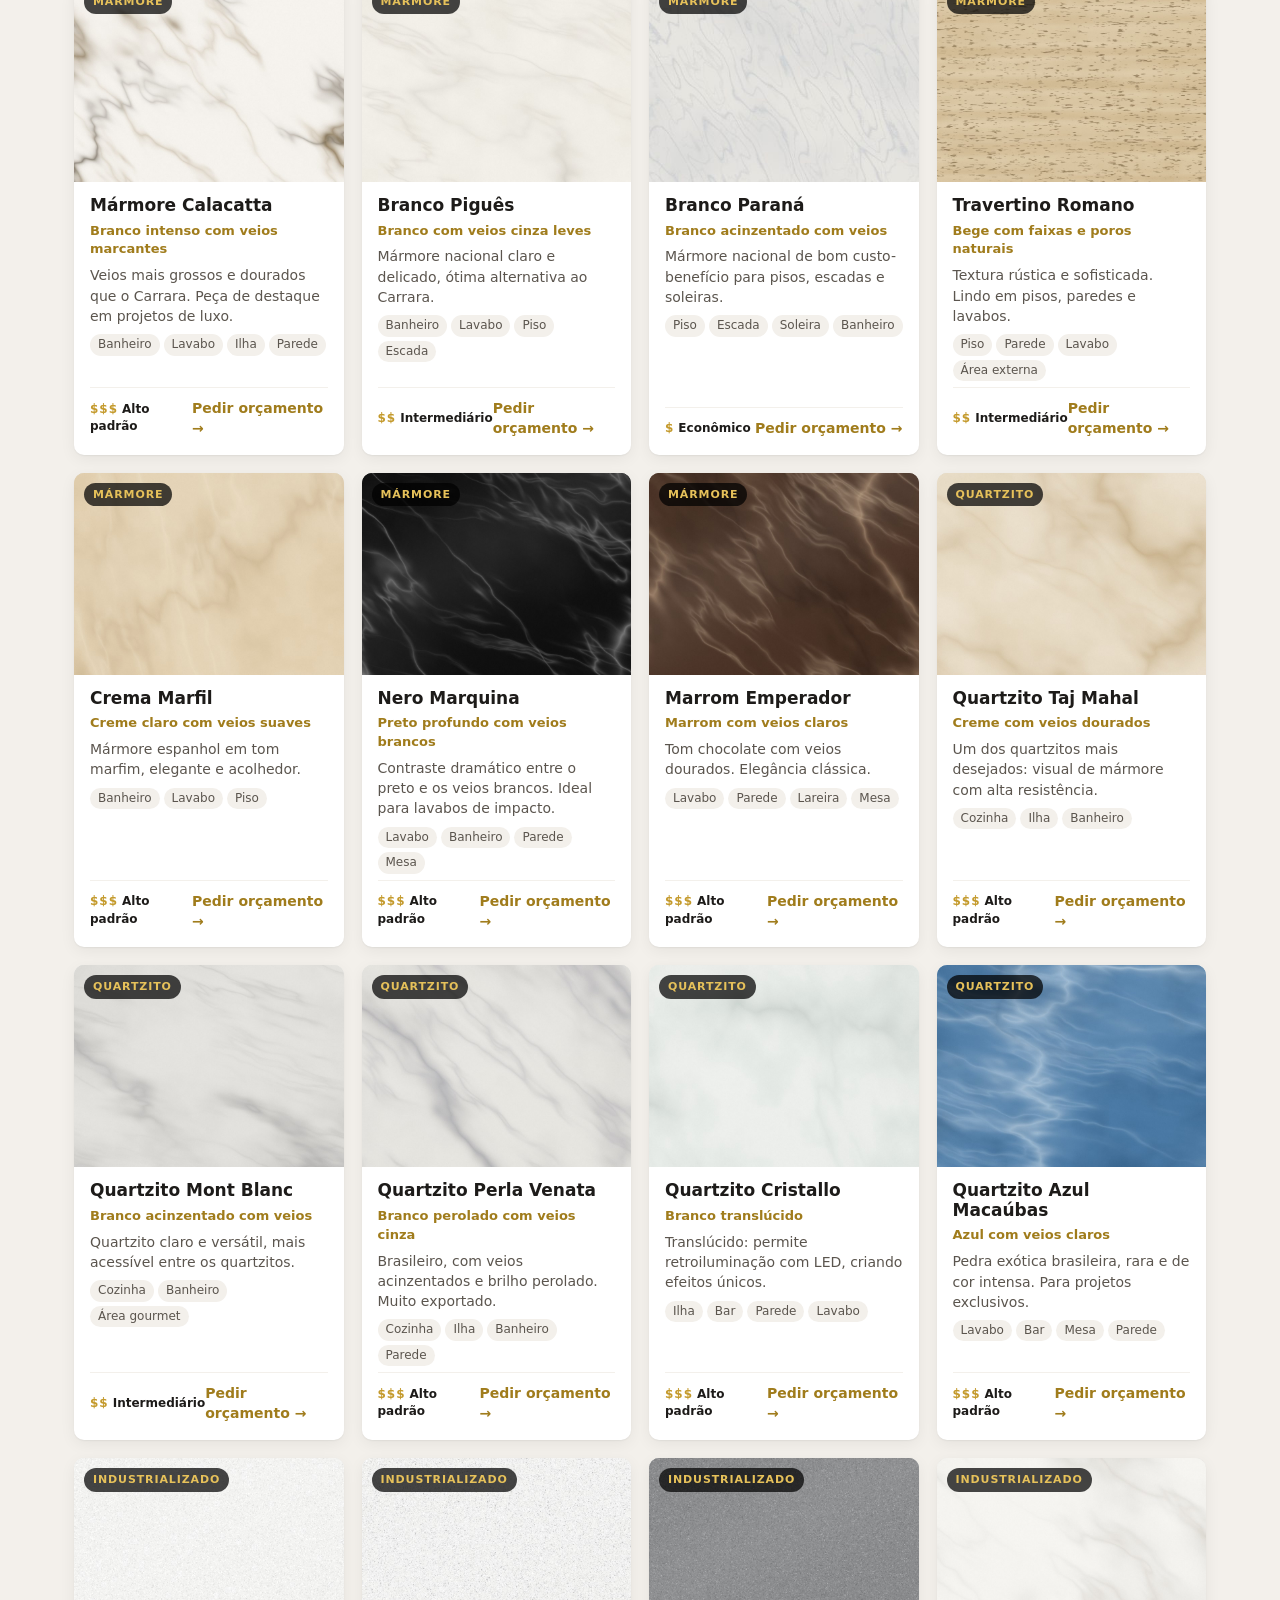
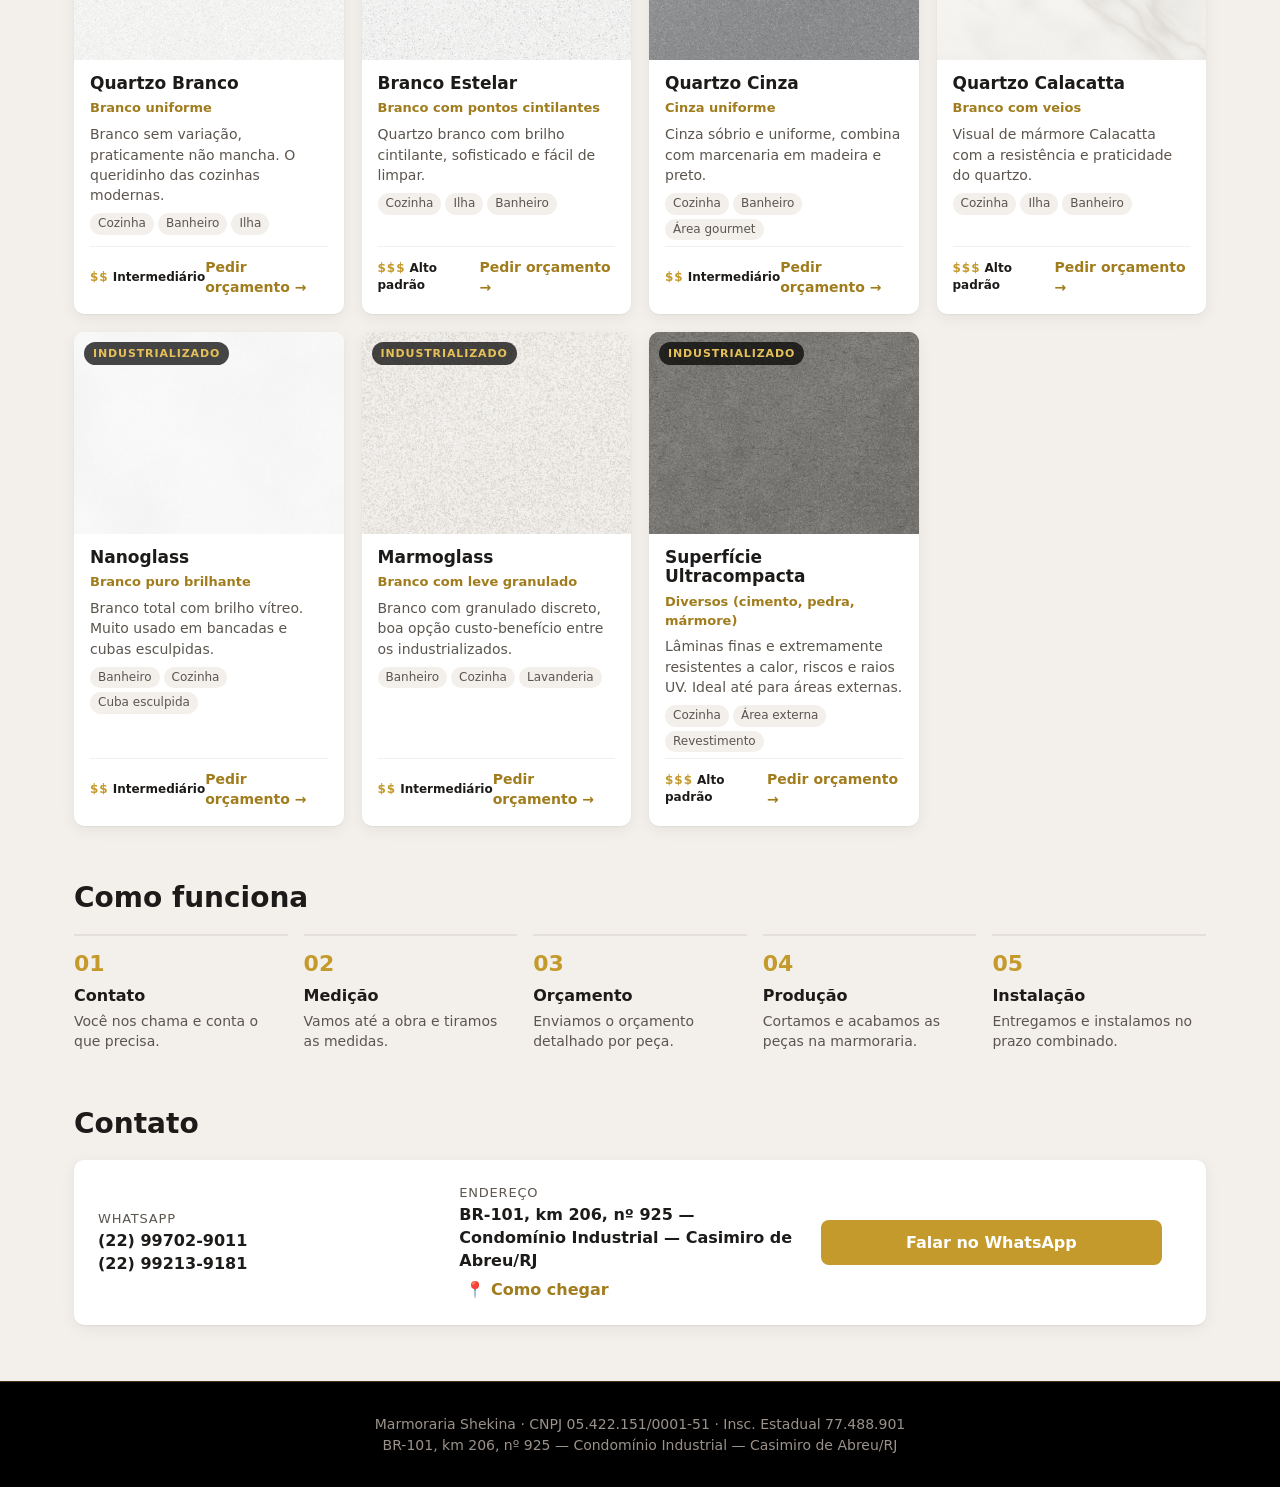
==== commit 298a250a: "Favicon e ícones do site para o Google" ====
--- a/index.html
+++ b/index.html
@@ -19,7 +19,7 @@
     "@type": "HomeAndConstructionBusiness",
     "name": "Marmoraria Shekina",
     "url": "https://marmorariashekina.com.br/",
-    "logo": "https://marmorariashekina.com.br/logo-s.png",
+    "logo": "https://marmorariashekina.com.br/icone-512.png",
     "image": "https://marmorariashekina.com.br/logo.jpg",
     "telephone": "+55-22-99702-9011",
     "taxID": "05.422.151/0001-51",
@@ -34,7 +34,12 @@
   }
   </script>
   <meta name="theme-color" content="#000000">
-  <link rel="icon" href="logo-s-p.png">
+  <!-- ícone do site (aparece no Google, na aba do navegador e na tela inicial do celular) -->
+  <link rel="icon" href="/favicon.ico" sizes="48x48">
+  <link rel="icon" type="image/png" sizes="48x48" href="/icone-48.png">
+  <link rel="icon" type="image/png" sizes="96x96" href="/icone-96.png">
+  <link rel="icon" type="image/png" sizes="192x192" href="/icone-192.png">
+  <link rel="apple-touch-icon" sizes="180x180" href="/apple-touch-icon.png">
   <link rel="stylesheet" href="styles.css">
 </head>
 <body>
@@ -110,6 +115,6 @@
   </main>
   <a class="whats-flutuante" data-whatsapp target="_blank" rel="noopener" aria-label="Falar no WhatsApp">WhatsApp</a>
   <script src="catalogo.js"></script>
-  <script src="site.js?v=2"></script>
+  <script src="site.js?v=3"></script>
 </body>
 </html>
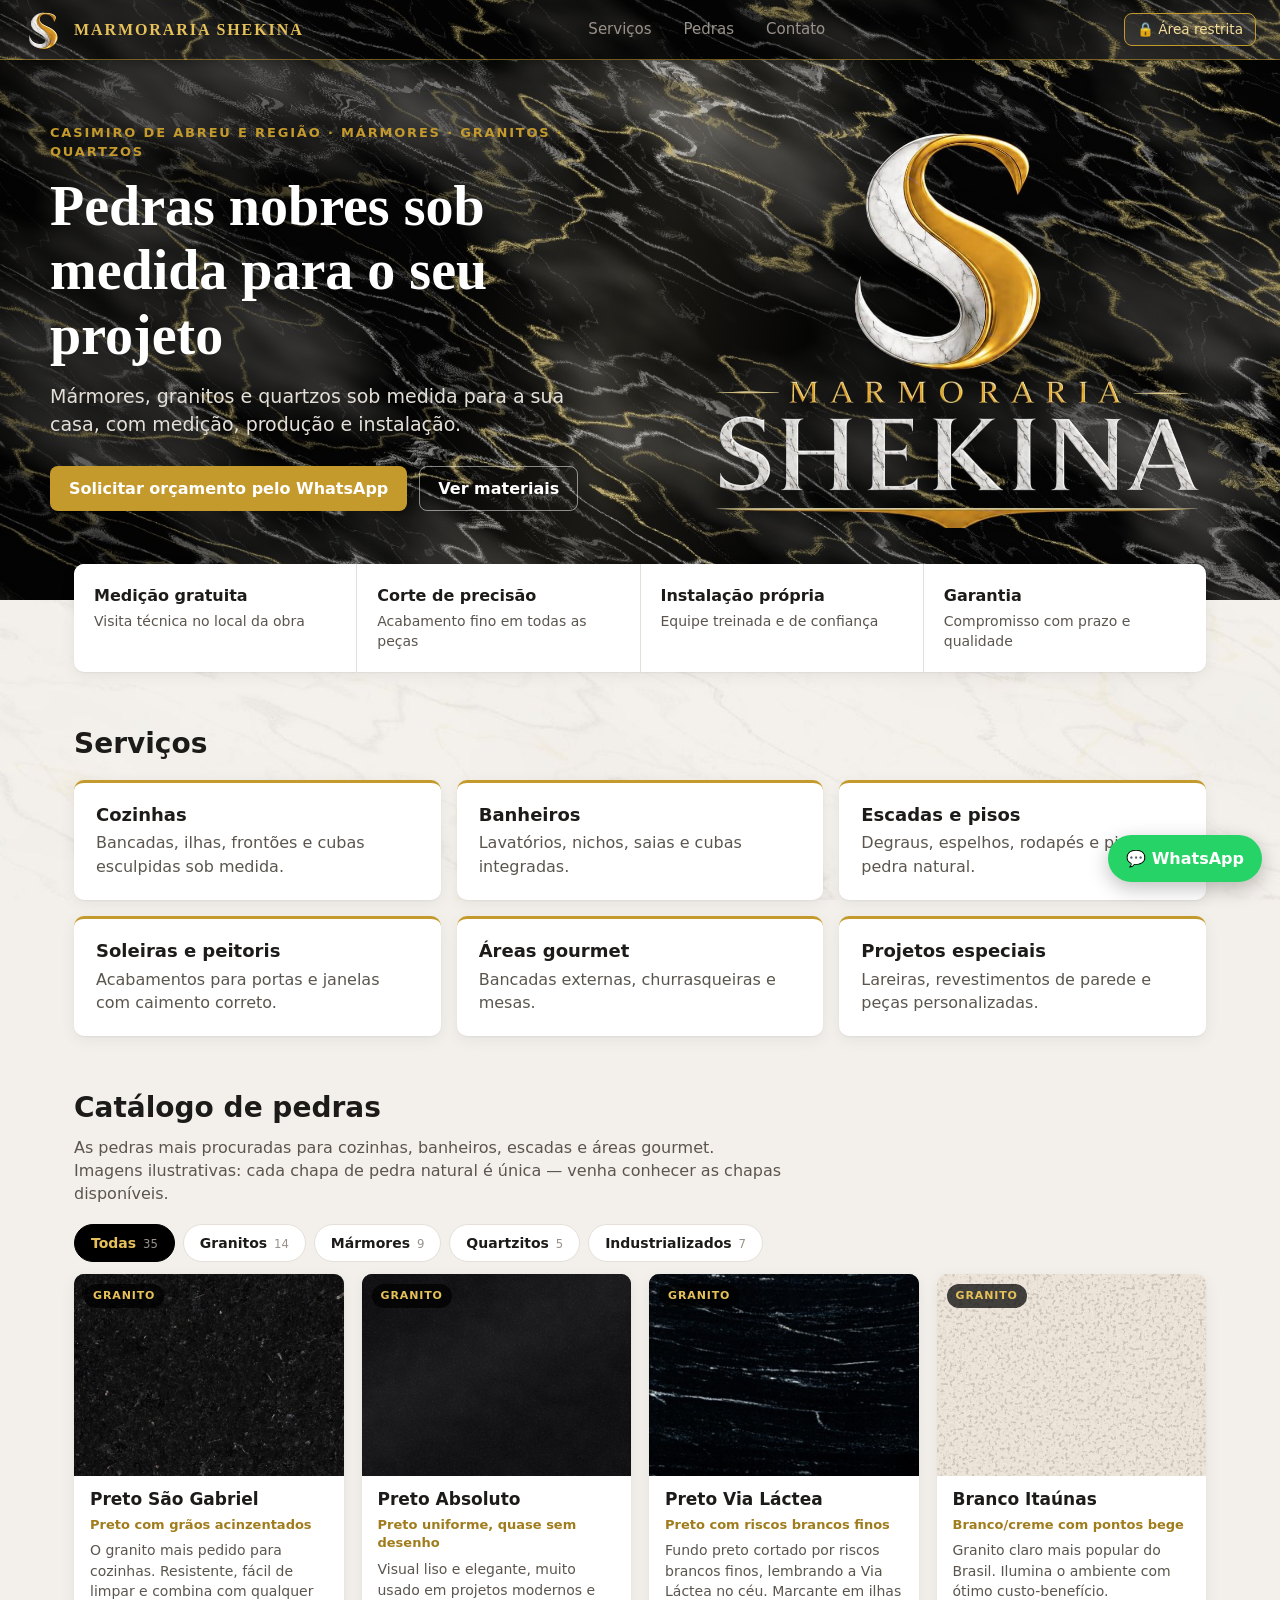
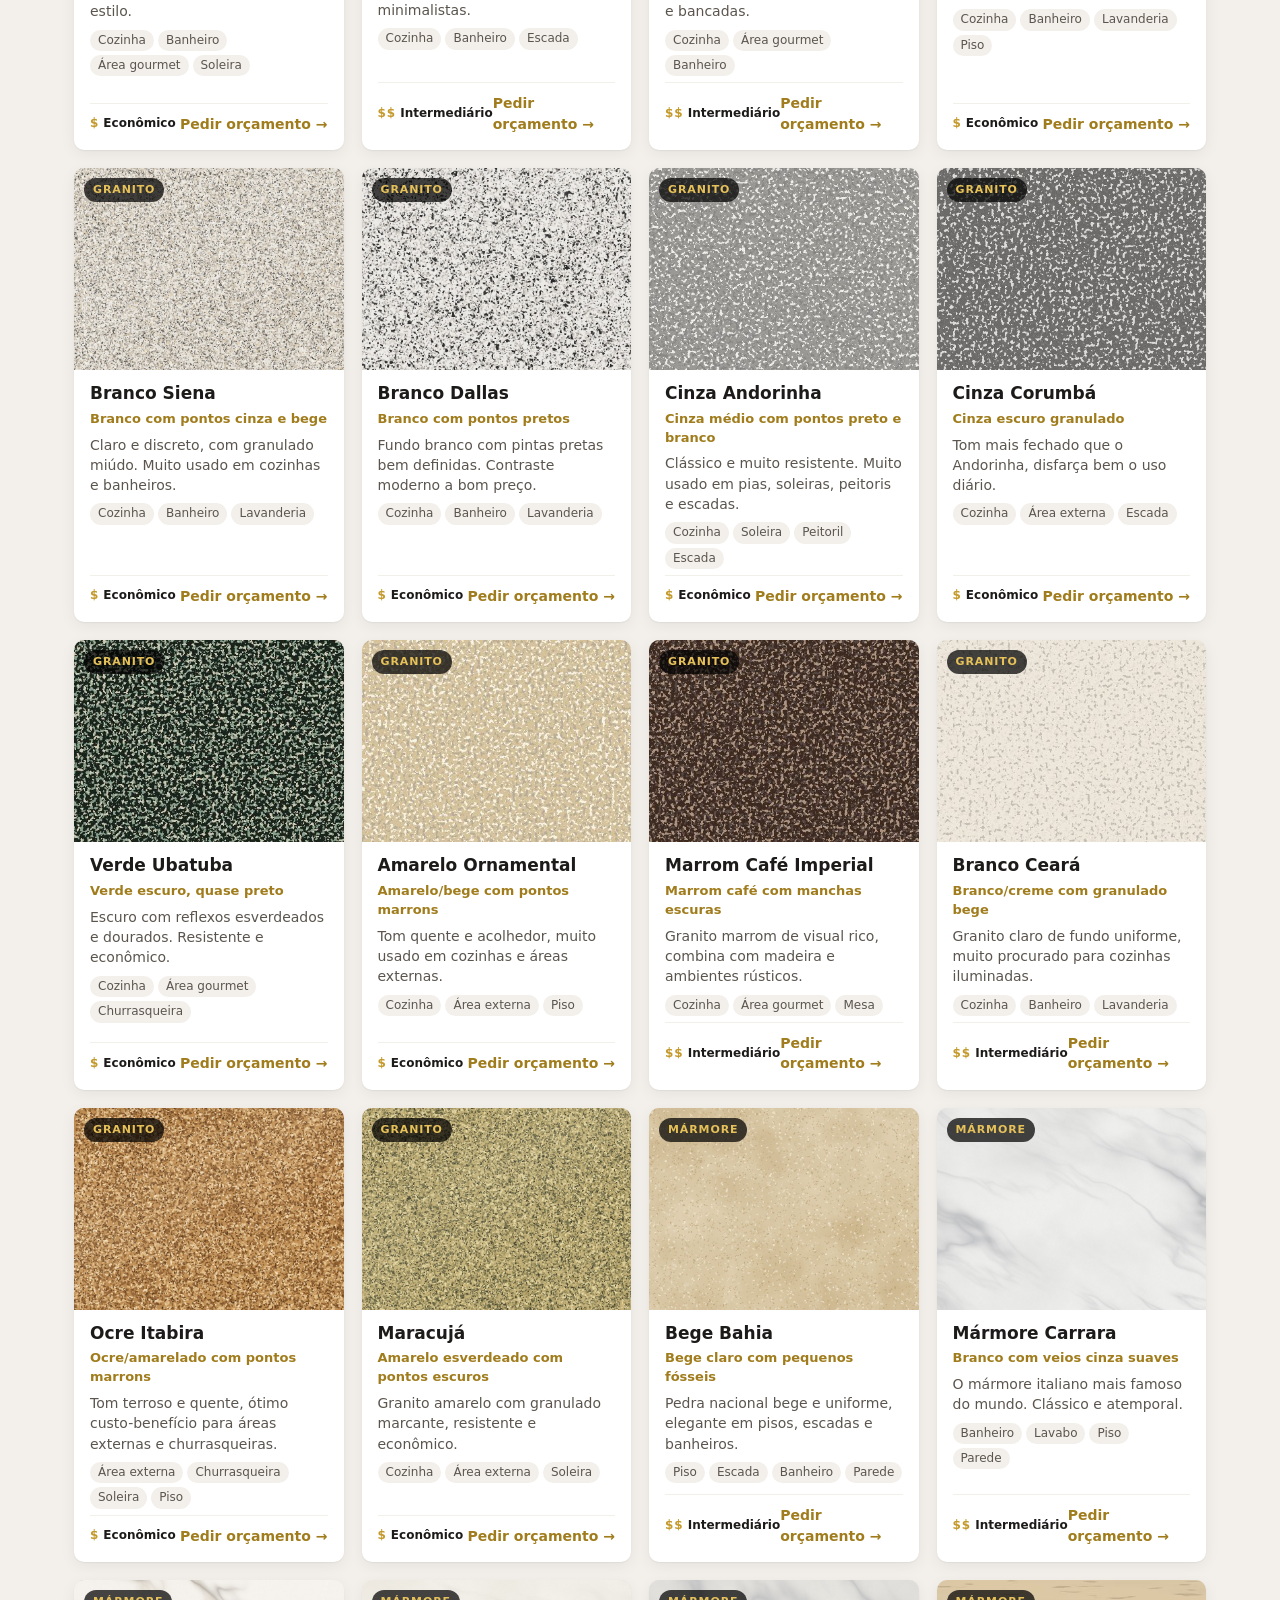
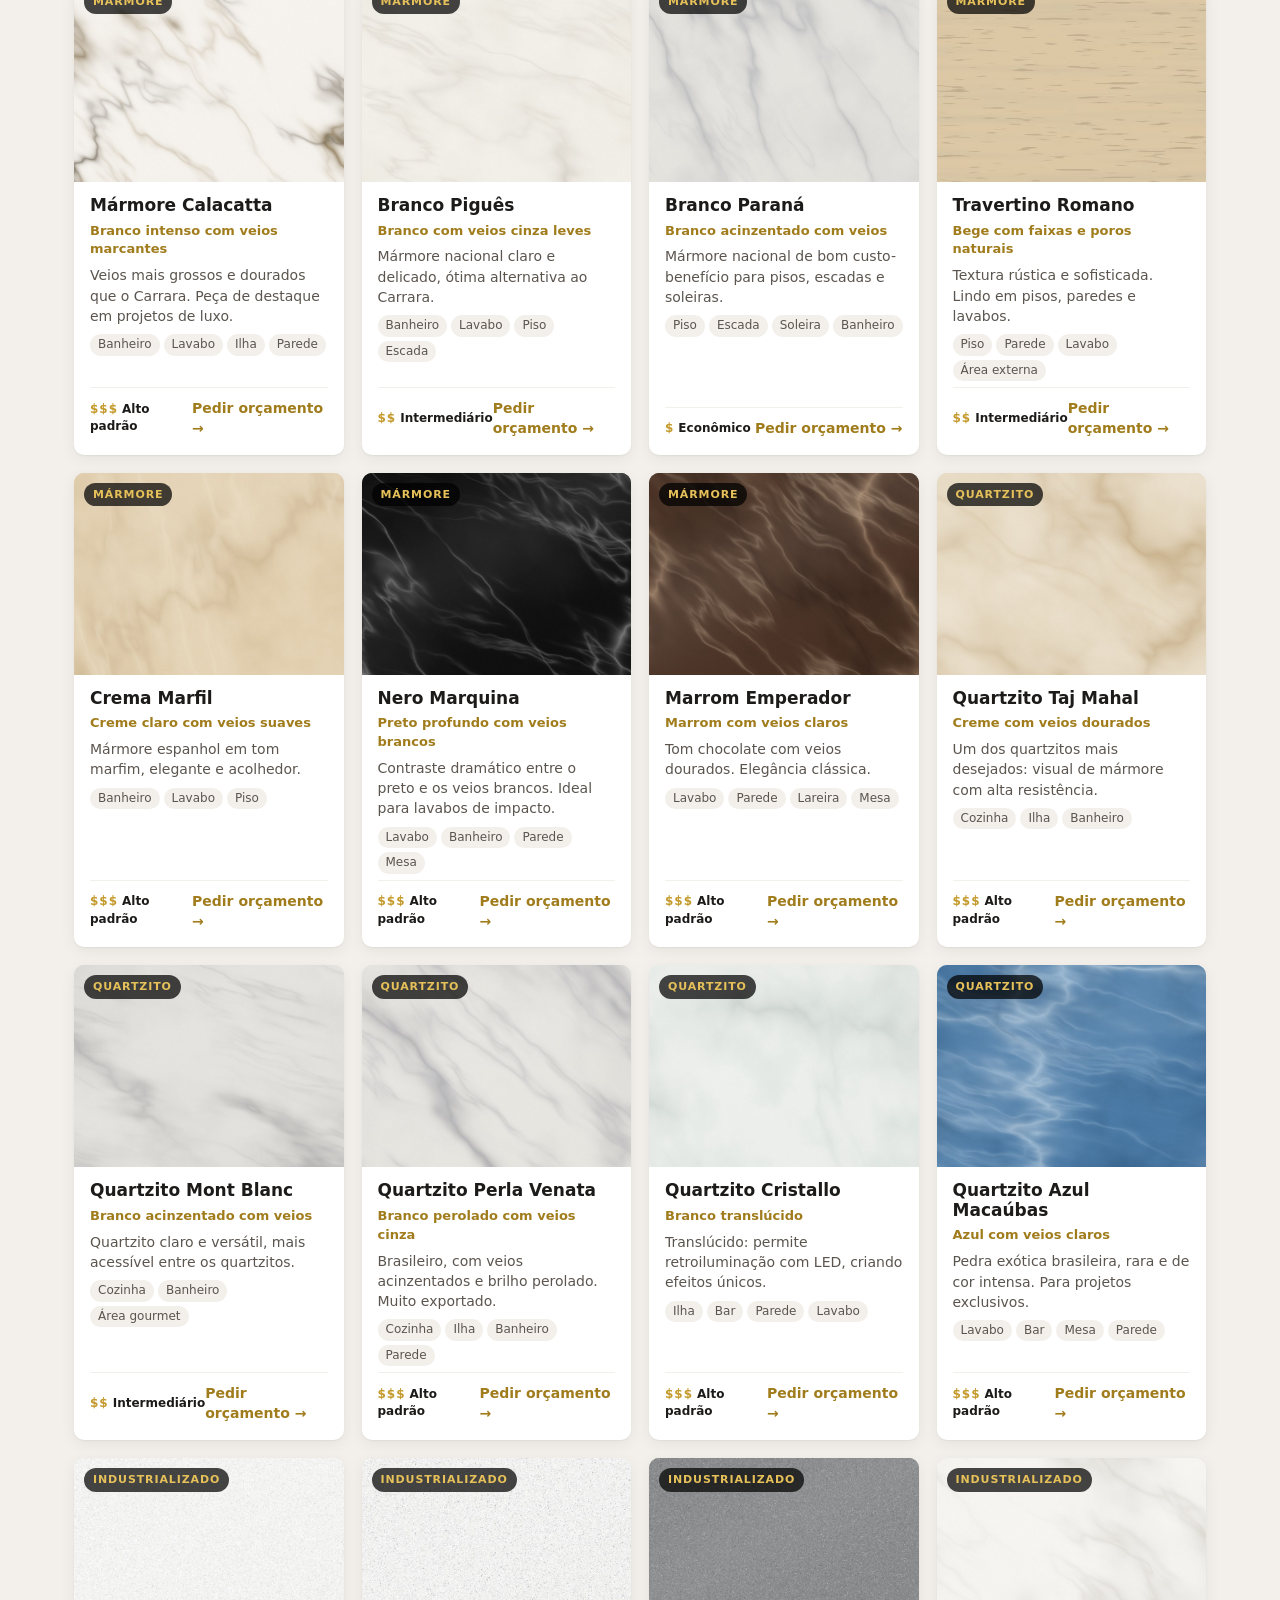
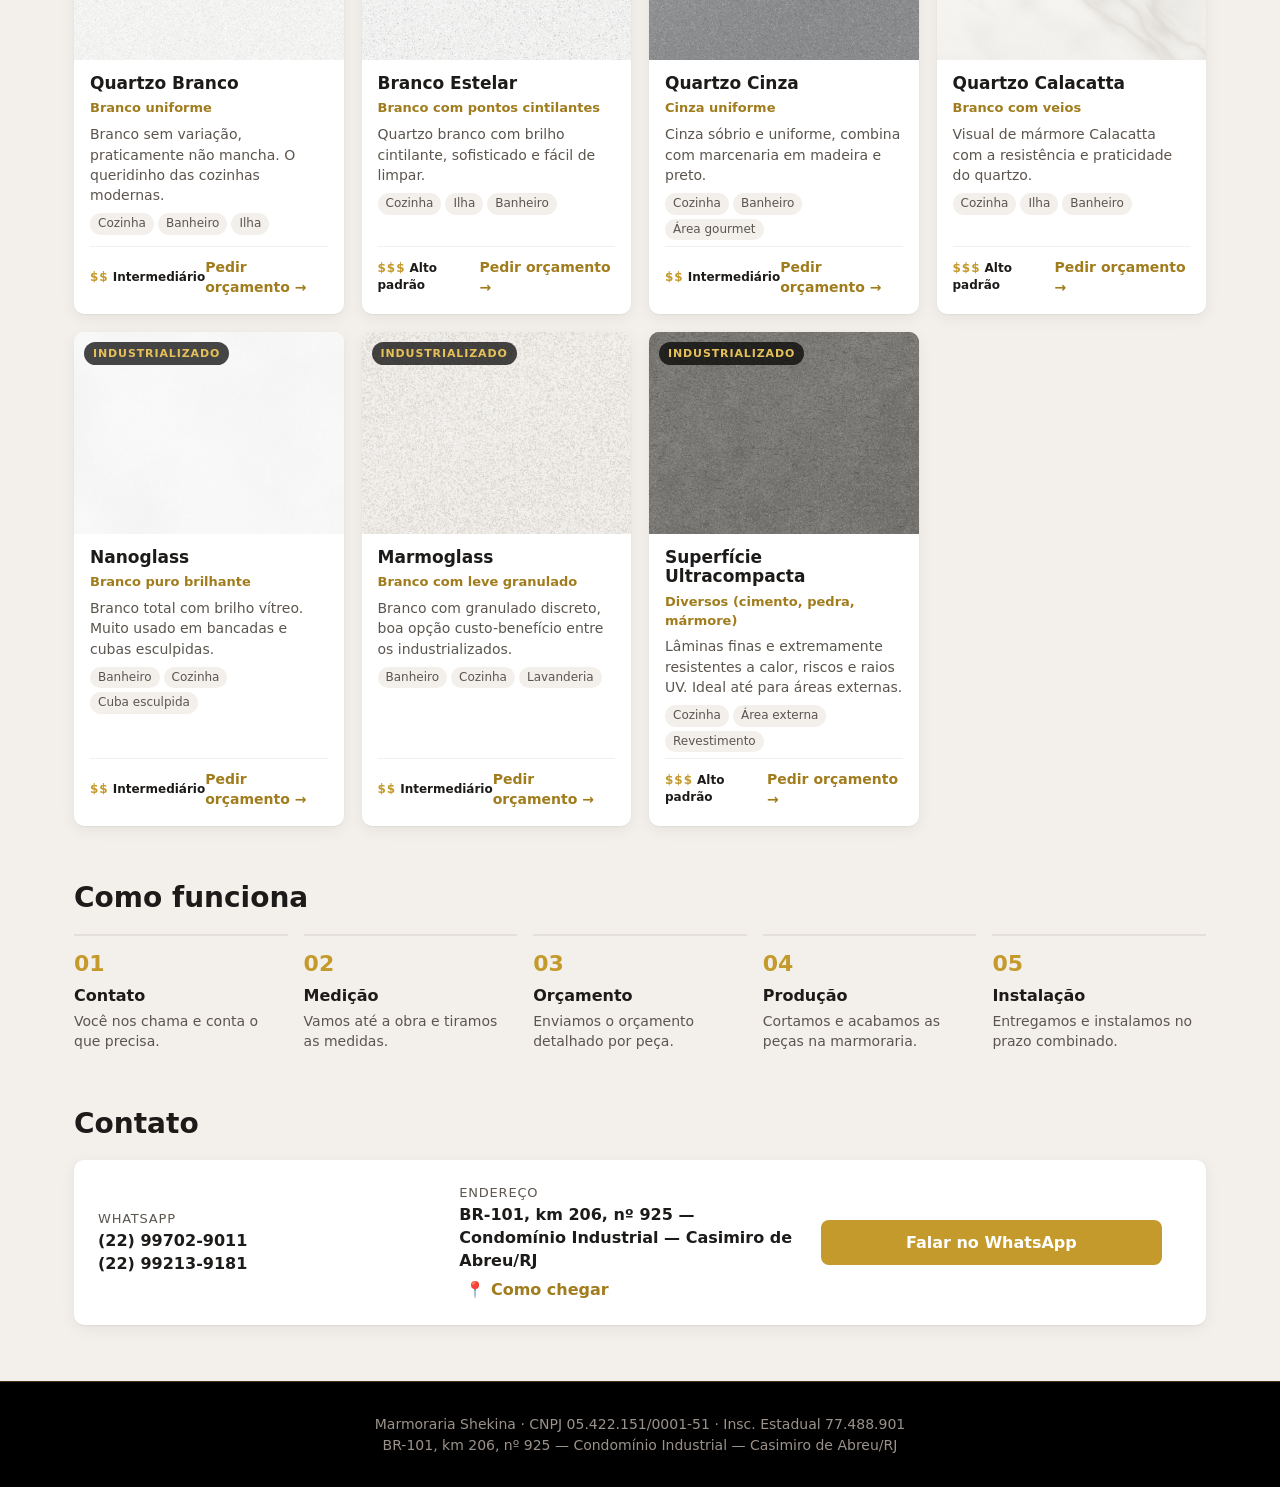
==== commit d4f2875b: "Redireciona http para https" ====
--- a/index.html
+++ b/index.html
@@ -2,6 +2,8 @@
 <html lang="pt-BR">
 <head>
   <meta charset="utf-8">
+  <!-- quem chegar por http:// vai para o endereço seguro (https) -->
+  <script>if (location.protocol === 'http:' && /marmorariashekina\.com\.br$/.test(location.hostname)) location.replace('https://' + location.host + location.pathname + location.search + location.hash);</script>
   <meta name="viewport" content="width=device-width, initial-scale=1">
   <title>Marmoraria Shekina — Mármores e granitos em Casimiro de Abreu/RJ</title>
   <meta name="description" content="Marmoraria Shekina: bancadas, pias, lavatórios, escadas, soleiras e cubas esculpidas em mármore, granito e quartzo sob medida. Medição e instalação em Casimiro de Abreu e região.">
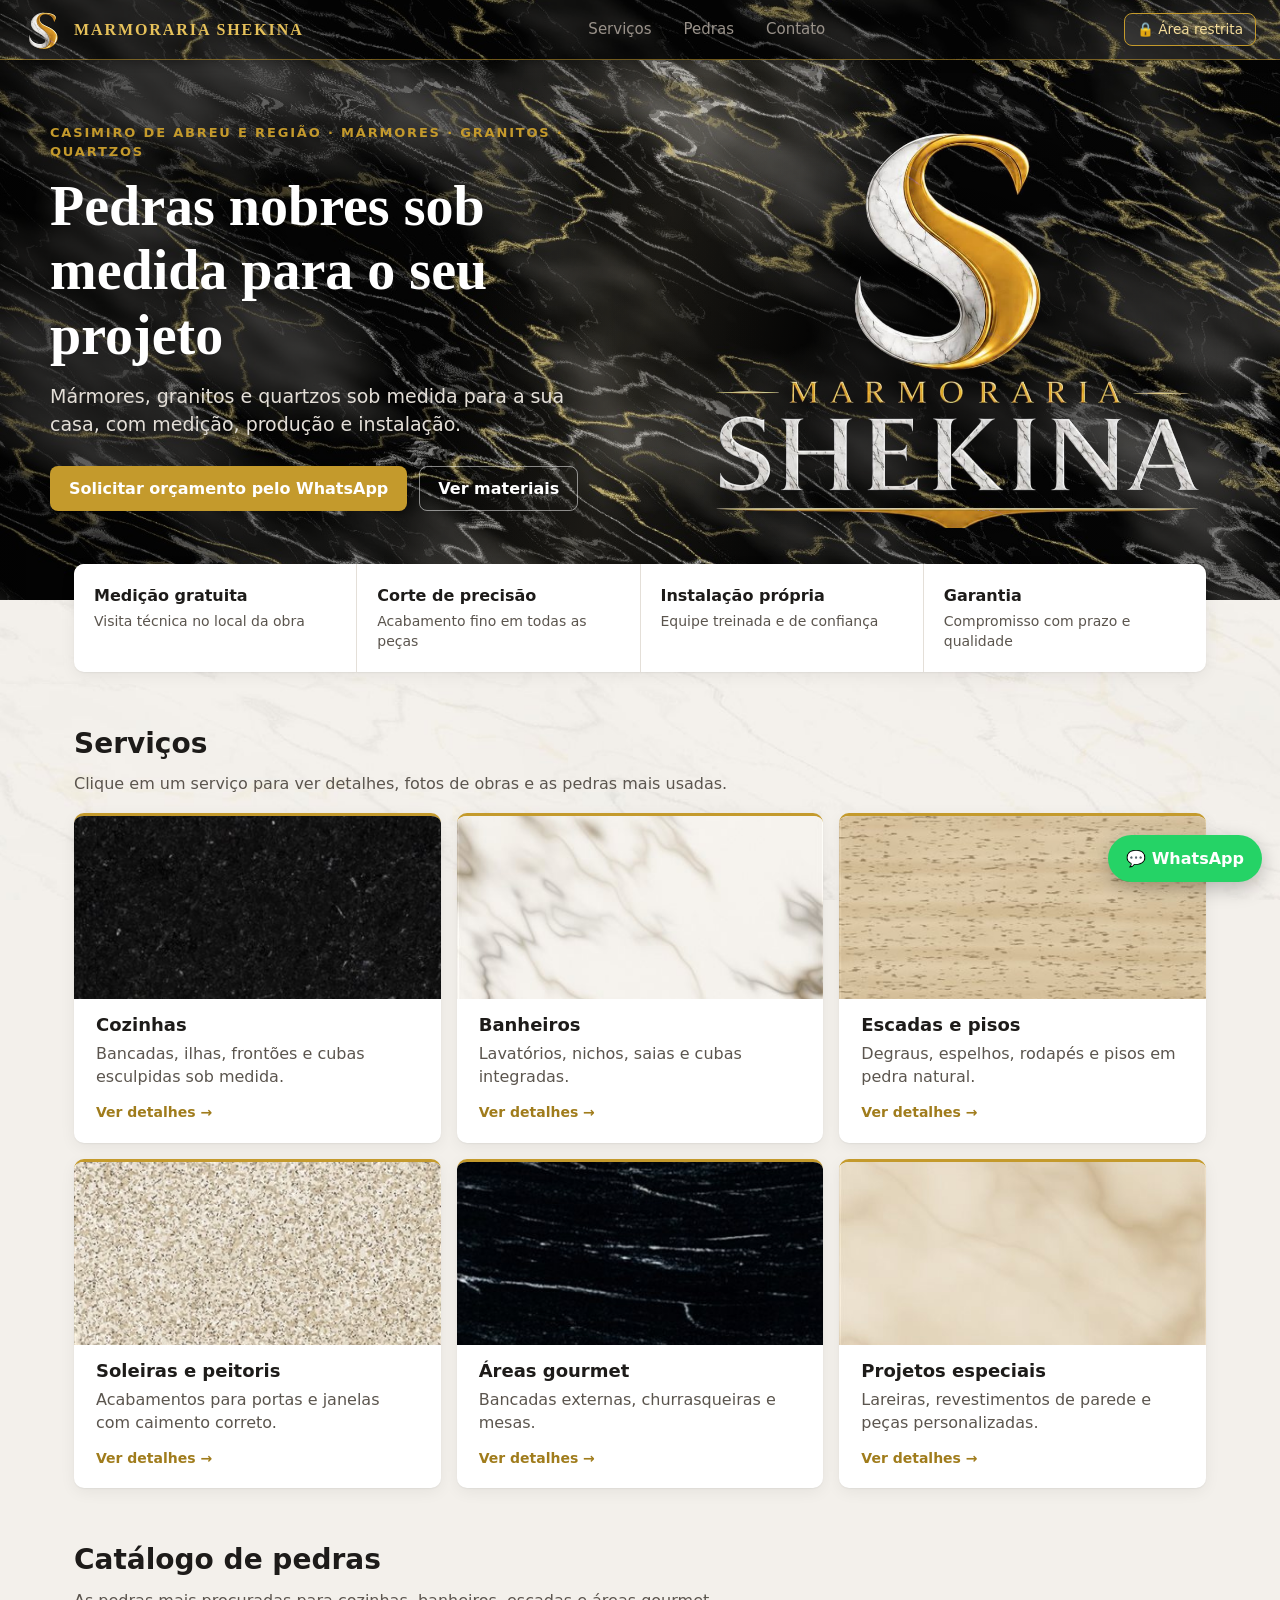
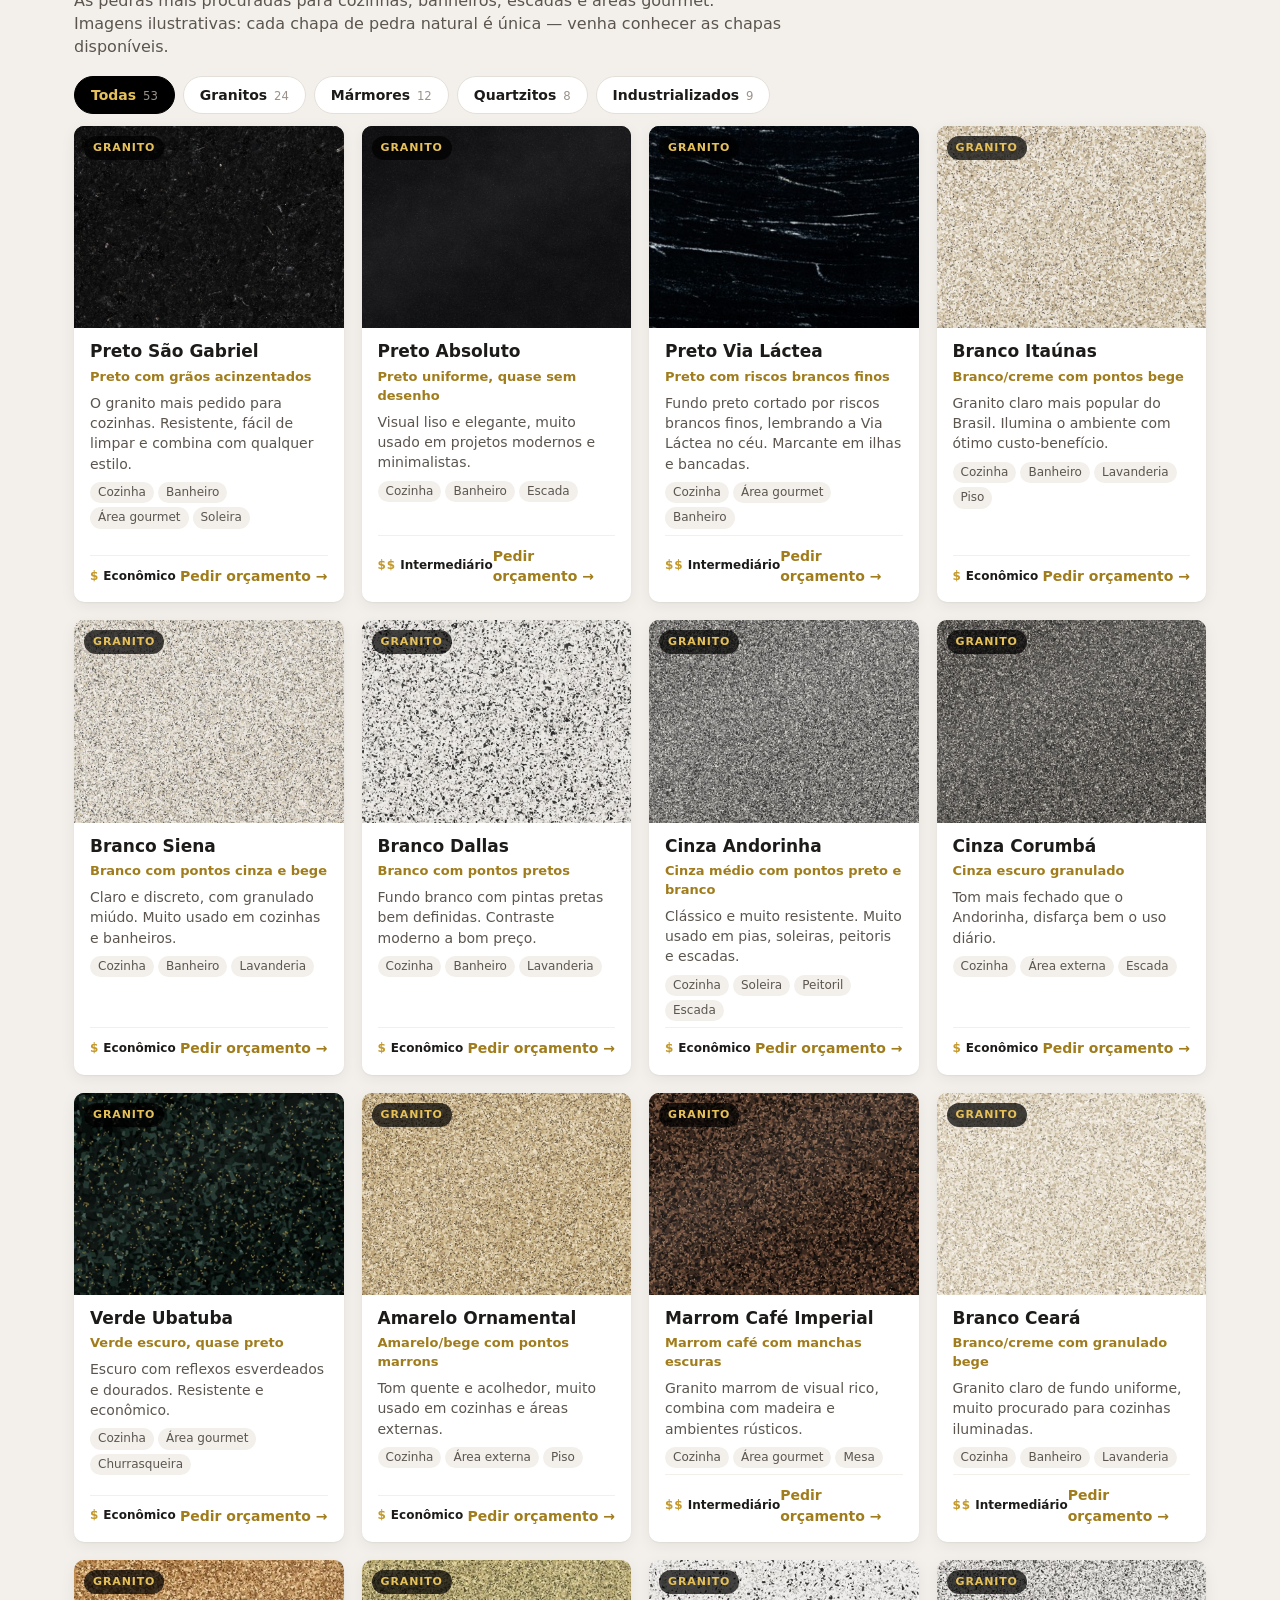
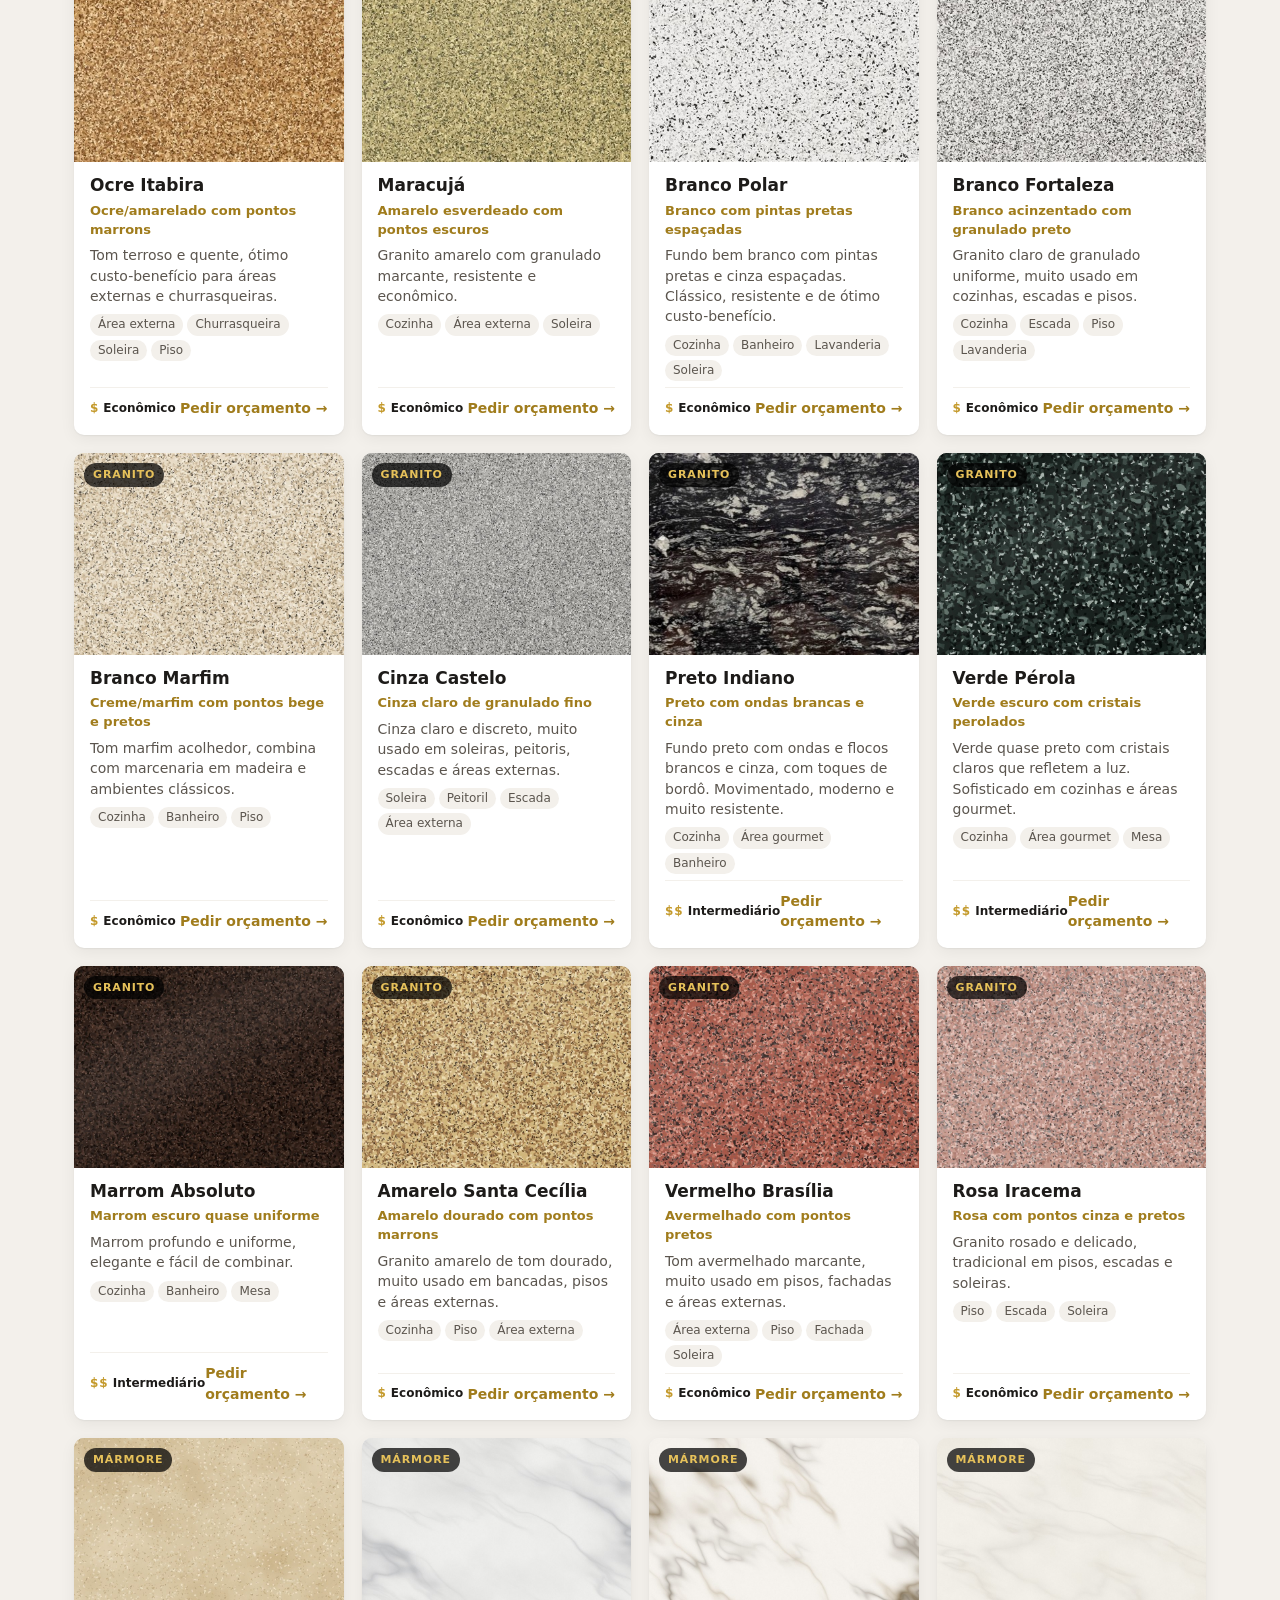
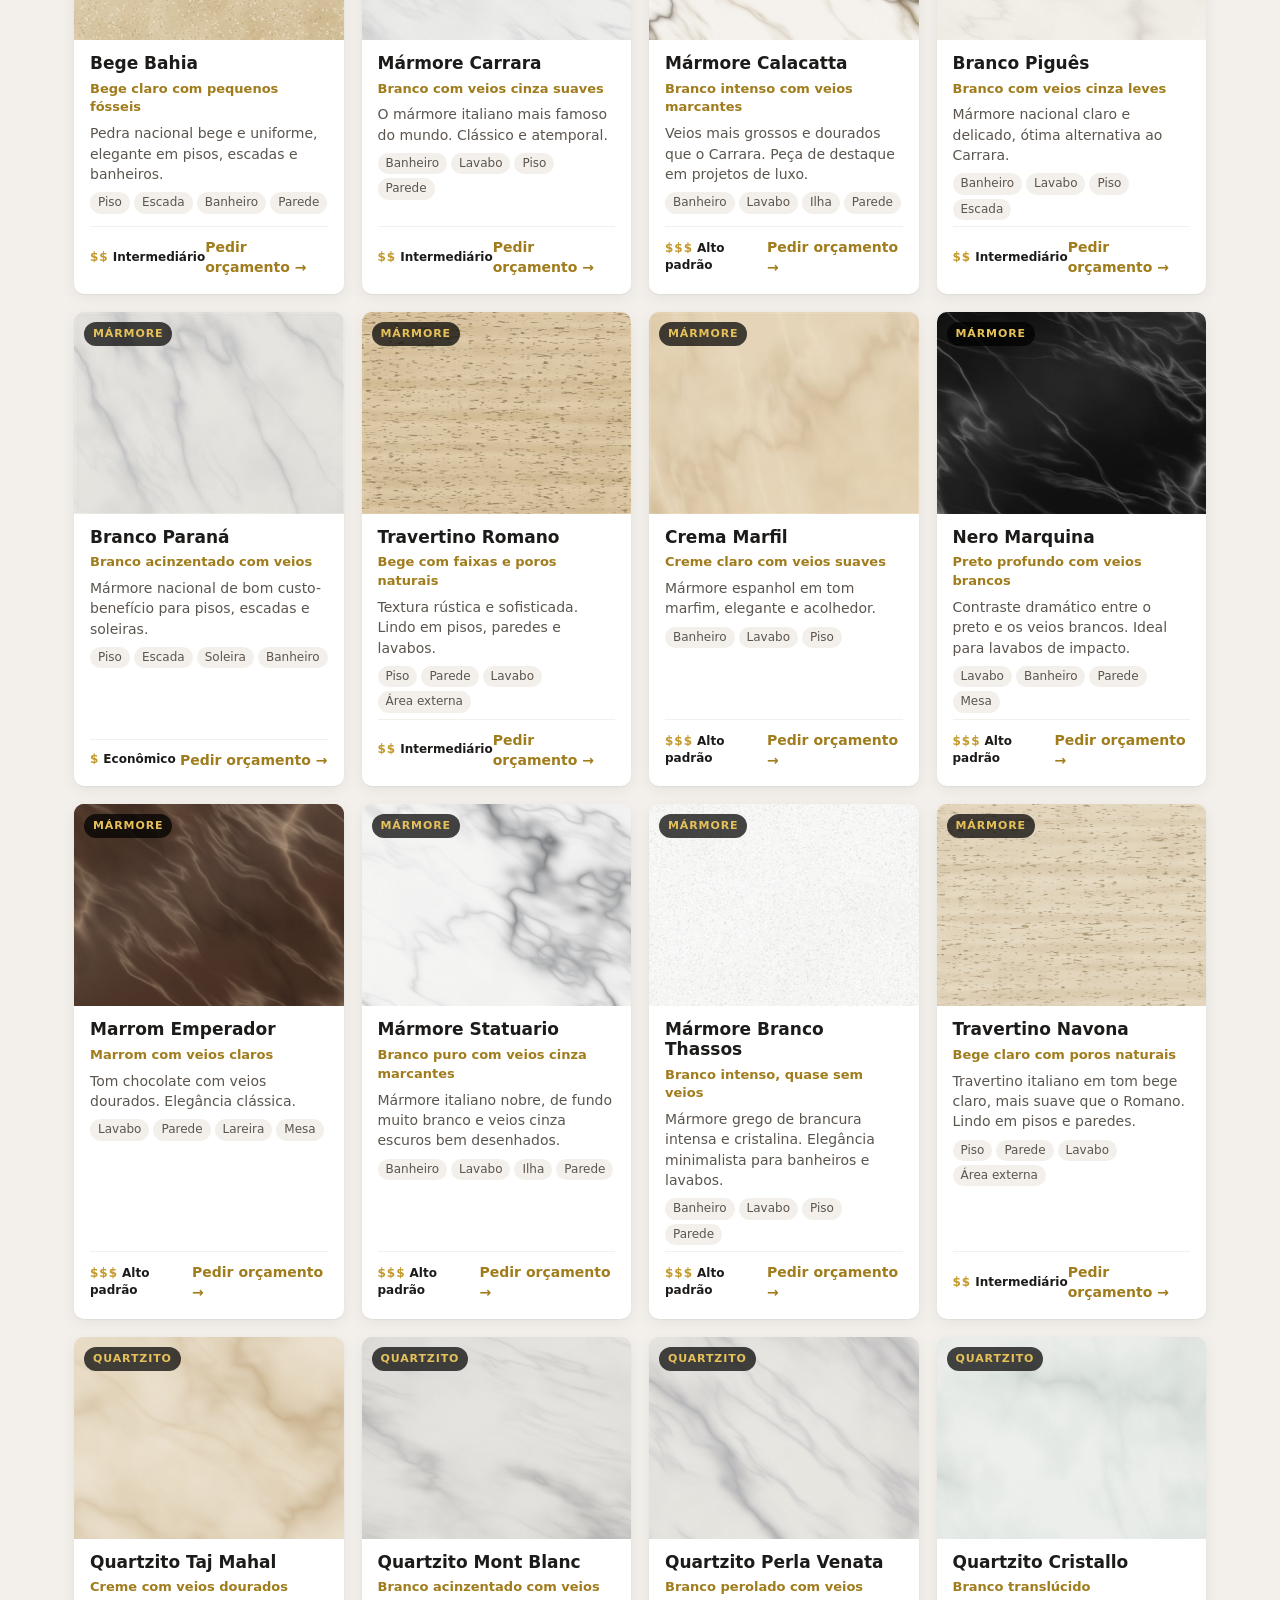
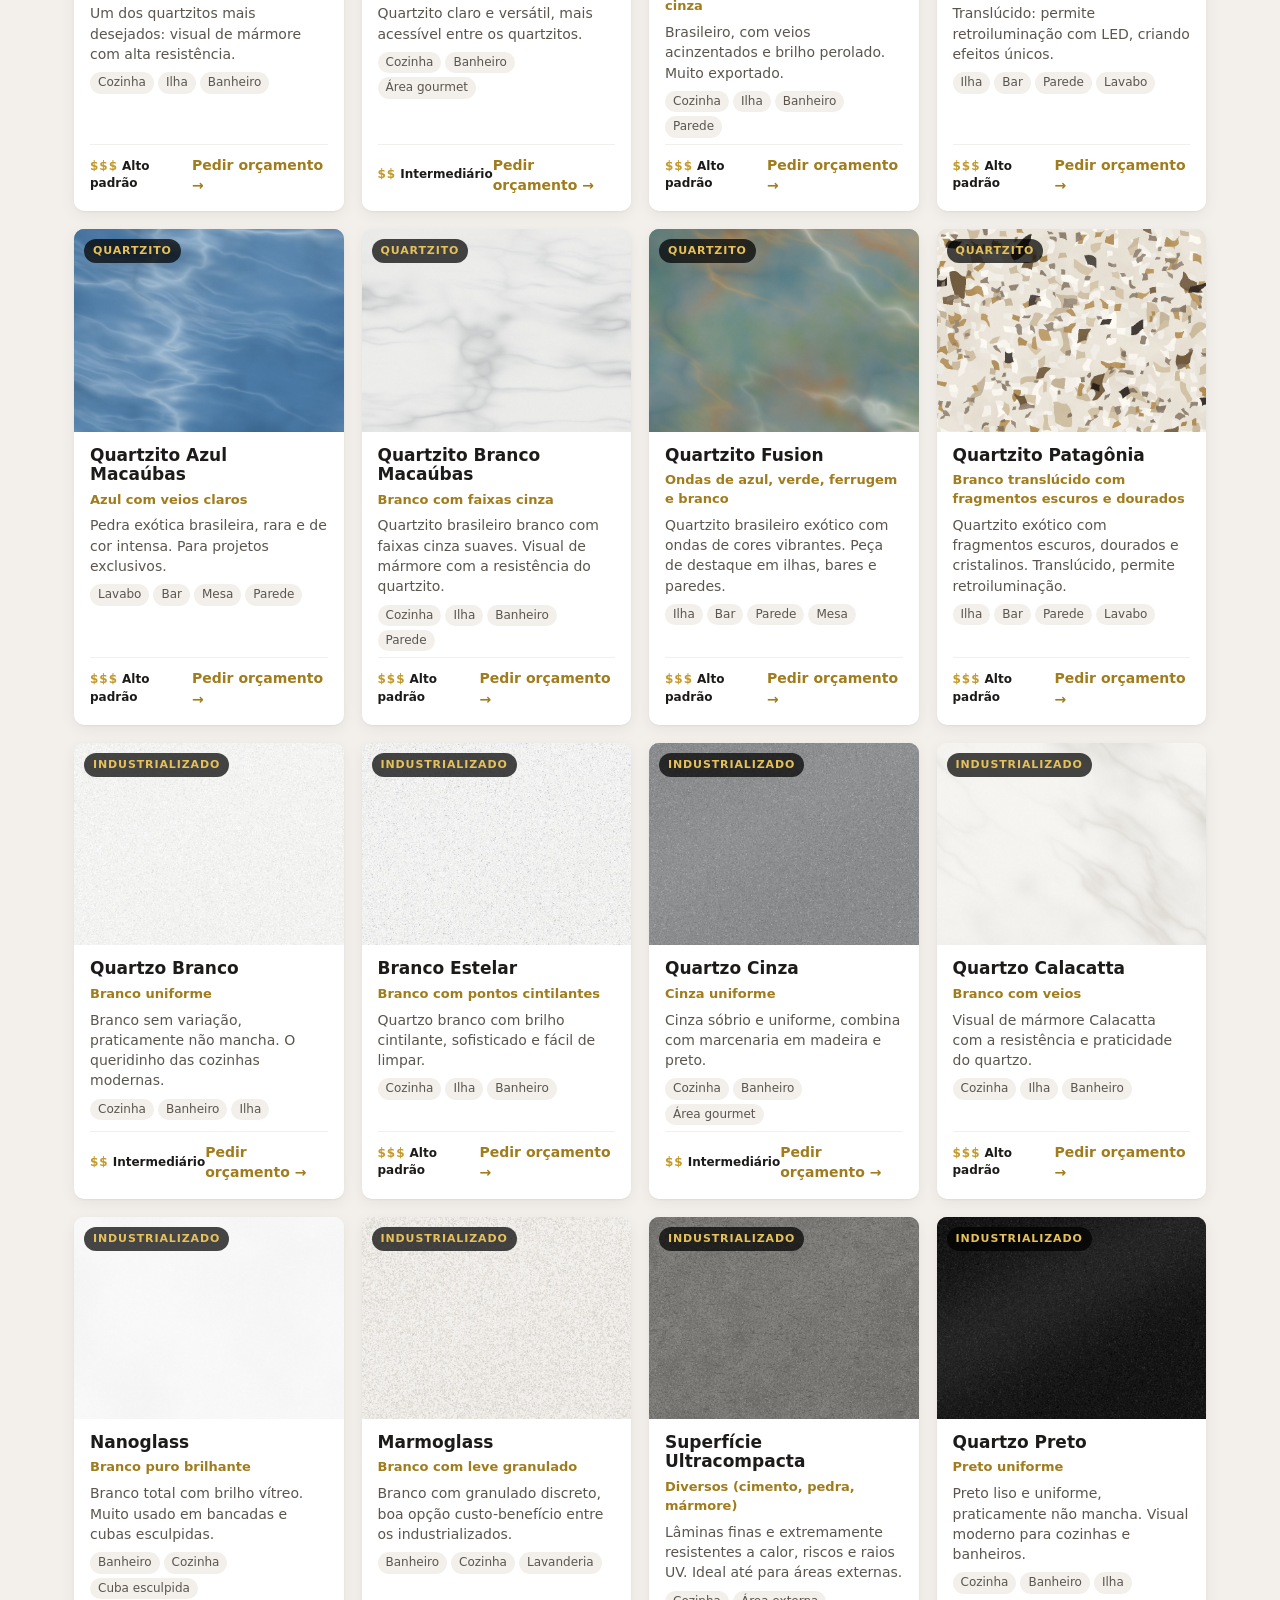
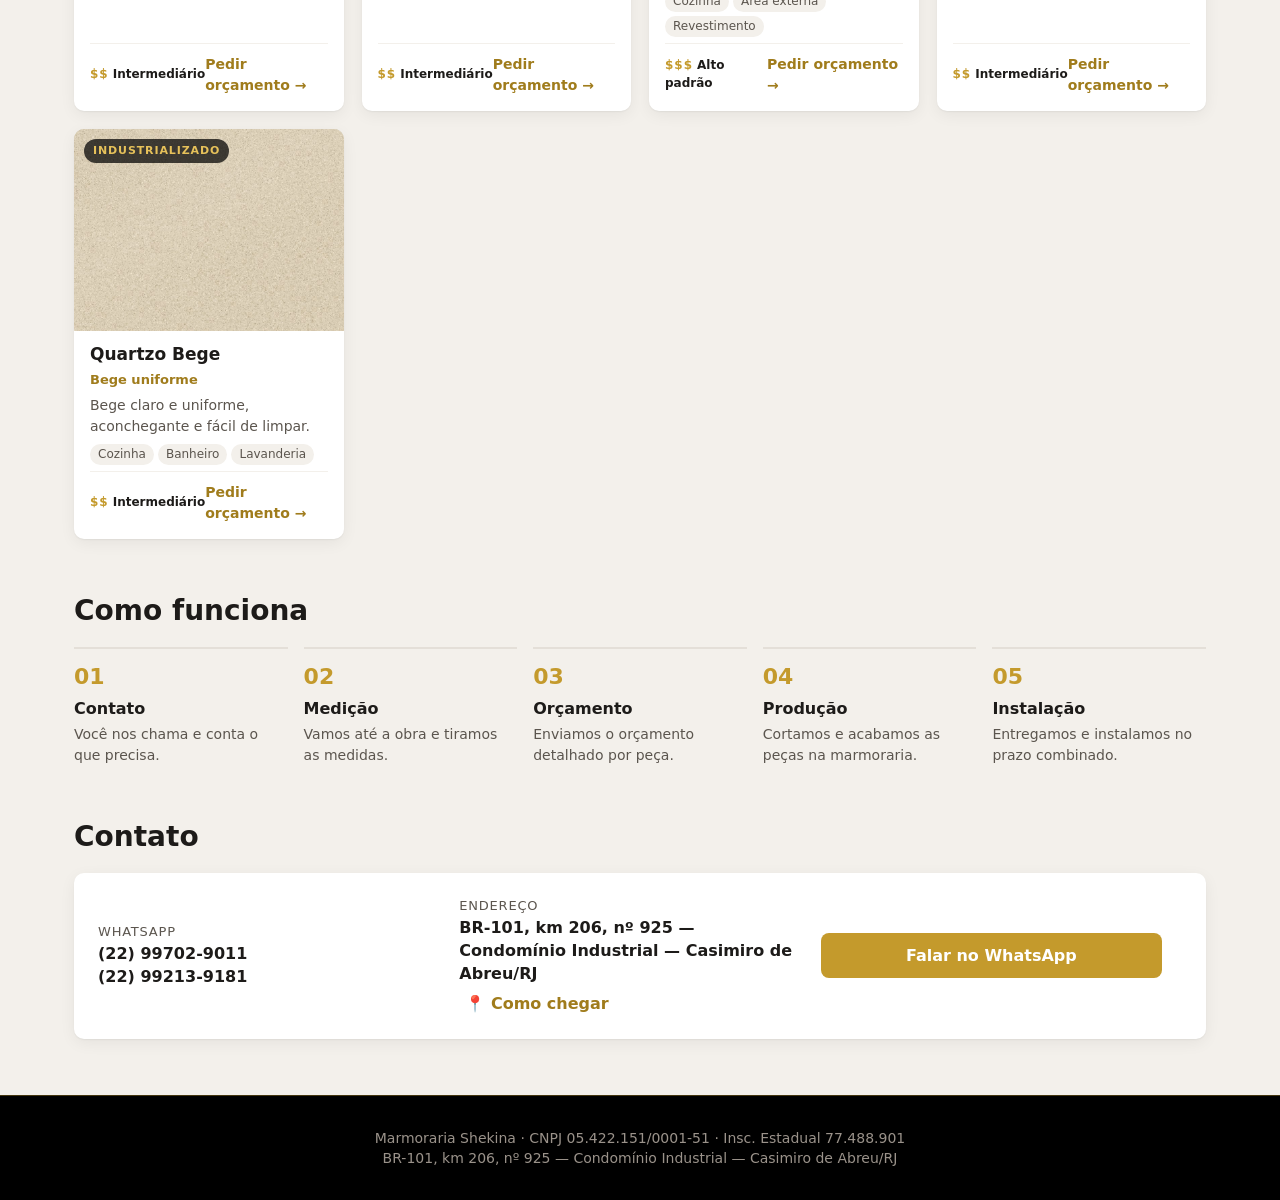
==== commit dfcdce70: "Serviços interativos com fotos de obras" ====
--- a/index.html
+++ b/index.html
@@ -80,14 +80,8 @@
         </div>
 
         <h2 class="sec-title" id="servicos">Serviços</h2>
-        <div class="cards">
-          <article class="card"><h3>Cozinhas</h3><p>Bancadas, ilhas, frontões e cubas esculpidas sob medida.</p></article>
-          <article class="card"><h3>Banheiros</h3><p>Lavatórios, nichos, saias e cubas integradas.</p></article>
-          <article class="card"><h3>Escadas e pisos</h3><p>Degraus, espelhos, rodapés e pisos em pedra natural.</p></article>
-          <article class="card"><h3>Soleiras e peitoris</h3><p>Acabamentos para portas e janelas com caimento correto.</p></article>
-          <article class="card"><h3>Áreas gourmet</h3><p>Bancadas externas, churrasqueiras e mesas.</p></article>
-          <article class="card"><h3>Projetos especiais</h3><p>Lareiras, revestimentos de parede e peças personalizadas.</p></article>
-        </div>
+        <p class="sec-sub">Clique em um serviço para ver detalhes, fotos de obras e as pedras mais usadas.</p>
+        <div class="cards" id="servicos-cards"></div>
 
         <h2 class="sec-title" id="materiais">Catálogo de pedras</h2>
         <p class="sec-sub">As pedras mais procuradas para cozinhas, banheiros, escadas e áreas gourmet. Imagens ilustrativas: cada chapa de pedra natural é única — venha conhecer as chapas disponíveis.</p>
@@ -116,7 +110,19 @@
     </section>
   </main>
   <a class="whats-flutuante" data-whatsapp target="_blank" rel="noopener" aria-label="Falar no WhatsApp">WhatsApp</a>
+  <!-- painel de cada serviço e visualizador de fotos das obras -->
+  <dialog id="servico-dialogo" class="servico-dialogo" aria-label="Detalhes do serviço">
+    <button type="button" class="dlg-fechar" data-fechar aria-label="Fechar">×</button>
+    <div id="servico-conteudo"></div>
+  </dialog>
+  <dialog id="foto-dialogo" class="foto-dialogo" aria-label="Foto da obra">
+    <button type="button" class="dlg-fechar" data-fechar aria-label="Fechar">×</button>
+    <div id="foto-palco" class="foto-palco"><img id="foto-img" alt="Foto da obra"></div>
+    <button type="button" class="foto-nav ant" data-passo="-1" aria-label="Foto anterior">‹</button>
+    <button type="button" class="foto-nav prox" data-passo="1" aria-label="Próxima foto">›</button>
+    <span id="foto-cont" class="foto-cont"></span>
+  </dialog>
   <script src="catalogo.js"></script>
-  <script src="site.js?v=3"></script>
+  <script src="site.js?v=4"></script>
 </body>
 </html>
--- a/styles.css
+++ b/styles.css
@@ -1,490 +1,541 @@
-:root {
-  --pedra-900: #1d1b19;
-  --pedra-800: #2a2724;
-  --pedra-600: #5b554e;
-  --pedra-400: #9a928a;
-  --pedra-200: #e4dfd8;
-  --pedra-100: #f3f0eb;
-  --branco: #fff;
-  --ouro: #c49a2c;
-  --ouro-escuro: #a07c1c;
-  --ouro-claro: #e6c15a;
-  --verde: #2f7d4f;
-  --verde-claro: #e2f1e7;
-  --vermelho: #b3412f;
-  --vermelho-claro: #f7e3df;
-  --azul-claro: #e5edf6;
-  --azul: #2e5b8a;
-  --raio: 10px;
-  --sombra: 0 1px 2px rgba(0,0,0,.06), 0 4px 16px rgba(0,0,0,.06);
-}
-
-* { box-sizing: border-box; }
-[hidden] { display: none !important; }
-html, body { margin: 0; }
-body {
-  font-family: "Segoe UI", system-ui, -apple-system, Roboto, Arial, sans-serif;
-  color: var(--pedra-900);
-  background-color: var(--pedra-100);
-  /* mármore claro aplicado pelo app.js (aplicarFundoMarmore) */
-  background-size: cover;
-  background-position: center;
-  background-attachment: fixed;
-  line-height: 1.45;
-}
-h1, h2, h3 { line-height: 1.15; margin: 0; }
-input, select, textarea, button { font: inherit; color: inherit; }
-
-/* ---------- topo ---------- */
-.topbar {
-  position: sticky; top: 0; z-index: 10;
-  display: flex; align-items: center; justify-content: space-between; gap: 16px;
-  padding: 0 24px; height: 60px;
-  background-color: #000; color: var(--pedra-100);
-  /* mármore preto aplicado pelo app.js (aplicarFundoMarmore) */
-  background-size: cover; background-position: center 40%;
-  border-bottom: 1px solid rgba(196,154,44,.55);
-  box-shadow: 0 2px 10px rgba(0,0,0,.25);
-}
-.brand { display: flex; align-items: center; gap: 10px; font-weight: 600; letter-spacing: .12em; text-transform: uppercase; font-family: Georgia, "Times New Roman", serif; color: var(--ouro-claro); }
-.brand-logo { width: 40px; height: 40px; object-fit: contain; mix-blend-mode: lighten; }
-.tabs { display: flex; gap: 4px; }
-.tabs a {
-  color: var(--pedra-400); text-decoration: none; padding: 8px 14px; border-radius: 6px; font-size: 15px;
-}
-.tabs a:hover { color: var(--pedra-100); }
-.tabs a.ativo { color: var(--pedra-900); background: var(--pedra-100); }
-
-.wrap { max-width: 1180px; margin: 0 auto; padding: 0 24px; }
-.view.wrap { padding-top: 28px; padding-bottom: 48px; }
-
-/* ---------- botões ---------- */
-.btn {
-  display: inline-flex; align-items: center; justify-content: center; gap: 6px;
-  padding: 10px 18px; border-radius: 8px; border: 1px solid transparent;
-  font-weight: 600; text-decoration: none; cursor: pointer; white-space: nowrap;
-}
-.btn-gold { background: var(--ouro); color: #fff; }
-.btn-gold:hover { background: var(--ouro-escuro); }
-.btn-ok { background: var(--verde); color: #fff; }
-.btn-ok:hover { filter: brightness(.92); }
-.btn-danger { background: transparent; color: var(--vermelho); border-color: var(--vermelho); }
-.btn-ghost { background: transparent; color: #fff; border-color: rgba(255,255,255,.5); }
-.btn-ghost-dark { background: transparent; color: var(--pedra-800); border-color: var(--pedra-200); }
-.btn-ghost-dark:hover { background: var(--pedra-100); }
-.btn-sm {
-  padding: 5px 10px; font-size: 13px; border-radius: 6px; cursor: pointer;
-  border: 1px solid var(--pedra-200); background: var(--branco);
-}
-.btn-sm:hover { border-color: var(--pedra-400); }
-.btn-sm.btn-ok { background: var(--verde); color: #fff; border-color: var(--verde); }
-.btn-sm.btn-danger { color: var(--vermelho); border-color: var(--vermelho-claro); }
-
-/* ---------- apresentação ---------- */
-.hero {
-  position: relative; overflow: hidden;
-  padding: 48px 24px 72px;
-  color: #fff;
-  background-color: #000; background-size: cover; background-position: center;
-}
-/* reflexo de luz passando pela pedra polida */
-.hero::before {
-  content: ""; position: absolute; inset: 0; pointer-events: none;
-  background: linear-gradient(105deg, transparent 42%, rgba(255,236,190,.09) 50%, transparent 58%);
-  background-size: 260% 100%;
-  animation: brilho-pedra 10s ease-in-out infinite;
-}
-@keyframes brilho-pedra { from { background-position: 140% 0; } to { background-position: -40% 0; } }
-@media (prefers-reduced-motion: reduce) { .hero::before { animation: none; display: none; } }
-.hero-inner {
-  position: relative; /* sem z-index: permite a logo se misturar (lighten) com o mármore */
-  max-width: 1180px; margin: 0 auto;
-  display: grid; grid-template-columns: 1.1fr 1fr; gap: 32px; align-items: center;
-}
-.hero-logo { width: 100%; max-width: 520px; justify-self: center; display: block; mix-blend-mode: lighten; }
-.eyebrow { color: var(--ouro); text-transform: uppercase; letter-spacing: .14em; font-size: 13px; font-weight: 600; margin: 0 0 12px; }
-.hero h1 { font-size: clamp(34px, 5vw, 56px); font-weight: 700; max-width: 16ch; font-family: Georgia, "Times New Roman", serif; }
-.lead { font-size: 19px; color: var(--pedra-200); max-width: 46ch; margin: 16px 0 28px; }
-.hero-cta { display: flex; flex-wrap: wrap; gap: 12px; }
-
-.diferenciais {
-  display: grid; grid-template-columns: repeat(4, 1fr); gap: 1px;
-  background: var(--pedra-200); border-radius: var(--raio); overflow: hidden;
-  margin-top: -36px; position: relative; box-shadow: var(--sombra);
-}
-.diferenciais div { background: var(--branco); padding: 20px; display: flex; flex-direction: column; gap: 4px; }
-.diferenciais span { color: var(--pedra-600); font-size: 14px; }
-
-.sec-title { font-size: 28px; margin: 56px 0 20px; }
-.cards { display: grid; grid-template-columns: repeat(3, 1fr); gap: 16px; }
-.card { background: var(--branco); border-radius: var(--raio); padding: 22px; box-shadow: var(--sombra); border-top: 3px solid var(--ouro); }
-.card h3 { font-size: 18px; margin-bottom: 6px; }
-.card p { margin: 0; color: var(--pedra-600); }
-
-.sec-sub { color: var(--pedra-600); max-width: 70ch; margin: -8px 0 18px; }
-.chips { display: flex; flex-wrap: wrap; gap: 8px; margin-bottom: 12px; }
-.chip { padding: 8px 16px; border-radius: 999px; border: 1px solid var(--pedra-200); background: var(--branco); cursor: pointer; font-weight: 600; font-size: 14px; }
-.chip small { color: var(--pedra-400); font-weight: 400; margin-left: 2px; }
-.chip:hover { border-color: var(--ouro); }
-.chip.ativo { background: #000; color: var(--ouro-claro); border-color: #000; }
-.chip.ativo small { color: var(--pedra-400); }
-.cat-info { background: var(--branco); border-left: 3px solid var(--ouro); padding: 10px 14px; border-radius: 6px; margin: 0 0 16px; color: var(--pedra-600); font-size: 14px; }
-.catalogo { display: grid; grid-template-columns: repeat(auto-fill, minmax(250px, 1fr)); gap: 18px; }
-.pedra { background: var(--branco); border-radius: var(--raio); overflow: hidden; box-shadow: var(--sombra); display: flex; flex-direction: column; transition: transform .15s, box-shadow .15s; }
-.pedra:hover { transform: translateY(-3px); box-shadow: 0 2px 4px rgba(0,0,0,.08), 0 10px 28px rgba(0,0,0,.12); }
-.pedra-img { position: relative; aspect-ratio: 4 / 3; background-size: cover; background-position: center; }
-.pedra-img img { position: absolute; inset: 0; width: 100%; height: 100%; object-fit: cover; }
-.pedra-tipo { position: absolute; left: 10px; top: 10px; background: rgba(0,0,0,.72); color: var(--ouro-claro); font-size: 11px; font-weight: 700; letter-spacing: .08em; text-transform: uppercase; padding: 4px 9px; border-radius: 99px; }
-.pedra-info { padding: 14px 16px 16px; display: flex; flex-direction: column; gap: 6px; flex: 1; }
-.pedra-info h3 { font-size: 17px; }
-.pedra-info p { margin: 0; }
-.tons { color: var(--ouro-escuro); font-size: 13px; font-weight: 600; }
-.desc { color: var(--pedra-600); font-size: 14px; }
-.usos { display: flex; flex-wrap: wrap; gap: 4px; margin-top: 2px; }
-.usos span { background: var(--pedra-100); color: var(--pedra-600); font-size: 12px; padding: 2px 8px; border-radius: 99px; }
-.pedra-rodape { display: flex; justify-content: space-between; align-items: center; margin-top: auto; padding-top: 10px; border-top: 1px solid var(--pedra-100); }
-.pedra-rodape a { color: var(--ouro-escuro); font-weight: 700; font-size: 14px; text-decoration: none; }
-.pedra-rodape a:hover { text-decoration: underline; }
-.faixa { font-size: 12px; font-weight: 600; }
-.faixa::before { margin-right: 4px; letter-spacing: 1px; }
-.faixa.f1::before { content: "$"; color: var(--ouro); }
-.faixa.f2::before { content: "$$"; color: var(--ouro); }
-.faixa.f3::before { content: "$$$"; color: var(--ouro); }
-
-.passos { list-style: none; padding: 0; margin: 0; display: grid; grid-template-columns: repeat(5, 1fr); gap: 16px; counter-reset: p; }
-.passos li { counter-increment: p; display: flex; flex-direction: column; gap: 4px; padding-top: 12px; border-top: 2px solid var(--pedra-200); }
-.passos li::before { content: counter(p, decimal-leading-zero); color: var(--ouro); font-weight: 700; font-size: 22px; }
-.passos span { color: var(--pedra-600); font-size: 14px; }
-
-.contato {
-  display: grid; grid-template-columns: repeat(3, 1fr) auto; gap: 20px; align-items: center;
-  background: var(--branco); padding: 24px; border-radius: var(--raio); box-shadow: var(--sombra);
-}
-.contato div { display: flex; flex-direction: column; }
-.contato span { color: var(--pedra-600); font-size: 13px; text-transform: uppercase; letter-spacing: .06em; }
-.lista-whats a { display: block; font-weight: 700; color: var(--pedra-900); text-decoration: none; }
-.lista-whats a:hover { color: var(--ouro-escuro); text-decoration: underline; }
-.rodape { text-align: center; padding: 32px; margin-top: 56px; color: var(--pedra-400); background: #000; border-top: 1px solid rgba(196,154,44,.35); font-size: 14px; }
-
-/* ---------- páginas internas ---------- */
-.page-head { display: flex; align-items: center; justify-content: space-between; gap: 16px; flex-wrap: wrap; margin-bottom: 20px; }
-.page-head h2 { font-size: 26px; }
-.page-head small { font-size: 15px; font-weight: 400; color: var(--pedra-600); }
-.sub-title { font-size: 17px; margin: 28px 0 10px; }
-.head-acoes { display: flex; gap: 8px; flex-wrap: wrap; }
-.dica { font-size: 13px; color: var(--pedra-600); margin: -4px 0 10px; }
-#dlg-precos { width: min(780px, 96vw); }
-.precos td:nth-child(1) { min-width: 300px; }
-.precos td:nth-child(2) { min-width: 150px; }
-
-.kpis { display: grid; grid-template-columns: repeat(4, 1fr); gap: 14px; margin-bottom: 20px; }
-.kpi { background: var(--branco); border-radius: var(--raio); padding: 16px 18px; box-shadow: var(--sombra); }
-.kpi span { display: block; font-size: 13px; color: var(--pedra-600); }
-.kpi strong { display: block; font-size: 24px; margin-top: 4px; font-variant-numeric: tabular-nums; }
-.kpi small { color: var(--pedra-400); font-size: 12px; }
-.kpi.alerta strong { color: var(--vermelho); }
-.kpi.positivo strong { color: var(--verde); }
-
-.toolbar { display: flex; gap: 10px; margin-bottom: 12px; flex-wrap: wrap; }
-.toolbar input, .toolbar select, .periodo input { padding: 8px 12px; border: 1px solid var(--pedra-200); border-radius: 8px; background: var(--branco); }
-.toolbar input { flex: 1; min-width: 200px; }
-.periodo { display: flex; align-items: center; gap: 8px; }
-.periodo label { display: flex; flex-direction: row; align-items: center; gap: 8px; font-size: 14px; color: var(--pedra-600); }
-
-.table-wrap { overflow-x: auto; background: var(--branco); border-radius: var(--raio); box-shadow: var(--sombra); }
-.tabela { width: 100%; border-collapse: collapse; font-size: 14px; }
-.tabela th { text-align: left; font-weight: 600; color: var(--pedra-600); font-size: 12px; text-transform: uppercase; letter-spacing: .04em; padding: 10px 12px; border-bottom: 1px solid var(--pedra-200); white-space: nowrap; }
-.tabela td { padding: 10px 12px; border-bottom: 1px solid var(--pedra-100); vertical-align: middle; }
-.tabela tbody tr:last-child td { border-bottom: 0; }
-.tabela td small { display: block; color: var(--pedra-400); font-size: 12px; }
-.tabela .num { text-align: right; font-variant-numeric: tabular-nums; white-space: nowrap; }
-.tabela .vazio { text-align: center; color: var(--pedra-400); padding: 28px; }
-.acoes { display: flex; gap: 6px; justify-content: flex-end; flex-wrap: wrap; }
-
-.badge { display: inline-block; padding: 3px 10px; border-radius: 999px; font-size: 12px; font-weight: 600; white-space: nowrap; }
-.b-aberto { background: var(--azul-claro); color: var(--azul); }
-.b-vendido { background: var(--verde-claro); color: var(--verde); }
-.b-recusado { background: var(--pedra-200); color: var(--pedra-600); }
-.b-atraso { background: var(--vermelho-claro); color: var(--vermelho); }
-.tag-warn { color: var(--vermelho); font-size: 12px; }
-.atrasado td:first-child { color: var(--vermelho); font-weight: 600; }
-
-.backup { display: flex; gap: 10px; justify-content: flex-end; margin-top: 16px; }
-
-/* ---------- diálogos ---------- */
-.dlg { border: 0; border-radius: 14px; padding: 0; width: min(640px, 96vw); max-height: 94vh; box-shadow: 0 20px 60px rgba(0,0,0,.3); }
-.dlg-lg { width: min(1340px, 98vw); }
-.dlg::backdrop { background: rgba(20,18,16,.55); }
-.dlg form { display: contents; }
-.dlg-head { display: flex; justify-content: space-between; align-items: center; padding: 16px 22px; border-bottom: 1px solid var(--pedra-200); }
-.dlg-head h3 { font-size: 19px; }
-.x { border: 0; background: none; font-size: 26px; line-height: 1; cursor: pointer; color: var(--pedra-600); }
-.dlg-body { padding: 18px 22px; overflow-y: auto; max-height: calc(94vh - 140px); }
-.dlg-foot { display: flex; justify-content: space-between; align-items: center; gap: 12px; flex-wrap: wrap; padding: 14px 22px; border-top: 1px solid var(--pedra-200); background: var(--pedra-100); }
-.dlg-foot > div { display: flex; gap: 8px; }
-
-fieldset { border: 0; padding: 0; margin: 0 0 20px; min-width: 0; }
-legend { font-weight: 700; margin-bottom: 10px; font-size: 15px; }
-.grid4 { display: grid; grid-template-columns: repeat(4, 1fr); gap: 12px; }
-.grid2 { display: grid; grid-template-columns: repeat(2, 1fr); gap: 12px; }
-.span2 { grid-column: span 2; }
-.span4 { grid-column: span 4; }
-label { display: flex; flex-direction: column; gap: 4px; font-size: 13px; color: var(--pedra-600); }
-label input, label select, label textarea, .itens input, .itens select {
-  padding: 8px 10px; border: 1px solid var(--pedra-200); border-radius: 7px; background: var(--branco); color: var(--pedra-900); font-size: 14px; width: 100%;
-}
-label input:focus, label select:focus, label textarea:focus, .itens input:focus, .itens select:focus { outline: 2px solid var(--ouro); outline-offset: -1px; border-color: transparent; }
-input:disabled { background: var(--pedra-100); color: var(--pedra-400); }
-label.check { flex-direction: row; align-items: center; gap: 8px; color: var(--pedra-900); font-size: 14px; }
-label.check input { width: auto; }
-.inline { display: flex; gap: 6px; }
-
-.itens td { padding: 6px; }
-.itens td:nth-child(1) { min-width: 62px; width: 62px; }
-.itens td:nth-child(1) input { text-align: center; font-weight: 700; }
-.itens td:nth-child(2) { min-width: 135px; }
-.itens td:nth-child(3) { min-width: 135px; }
-.itens td:nth-child(4) { min-width: 100px; }
-.itens td:nth-child(5), .itens td:nth-child(6), .itens td:nth-child(9) { min-width: 76px; }
-.itens td.cuba { min-width: 150px; }
-.itens td.cuba [data-f="cubaQtd"] { width: 44px; flex: none; }
-.itens td.acab { min-width: 180px; }
-.itens td.medida, .itens td.tot { white-space: nowrap; }
-.acab-lados { display: flex; gap: 3px; margin-top: 4px; }
-.acab-lados label { flex-direction: row; align-items: center; gap: 2px; font-size: 11px; color: var(--pedra-800); background: var(--pedra-100); border: 1px solid var(--pedra-200); border-radius: 5px; padding: 2px 4px; cursor: pointer; white-space: nowrap; }
-.acab-lados label:has(input:checked) { background: #f6ecd2; border-color: var(--ouro); }
-.acab-lados label:has(input:disabled) { opacity: .4; cursor: default; }
-.itens .acab-lados input { width: auto; padding: 0; margin: 0; }
-.acab-det { display: flex; align-items: center; gap: 4px; margin-top: 4px; }
-.acab-saia { background: #f6ecd2; border: 1px solid var(--ouro); border-radius: 6px; padding: 3px 5px; }
-.acab-saia span { font-weight: 700; color: var(--ouro-escuro) !important; }
-.acab-det span { font-size: 12px; color: var(--pedra-600); white-space: nowrap; }
-.itens .acab-det input { padding: 5px 6px; font-size: 13px; }
-.itens .rm { border: 0; background: none; color: var(--vermelho); font-size: 20px; cursor: pointer; }
-.itens + .btn-sm, .table-wrap + .btn-sm { margin-top: 10px; }
-
-.totais { font-size: 14px; color: var(--pedra-600); }
-.totais strong { color: var(--pedra-900); }
-.t-total { font-size: 20px; }
-
-.resumo-venda { background: var(--pedra-100); border-radius: 8px; padding: 12px 14px; margin-bottom: 16px; display: flex; justify-content: space-between; gap: 12px; }
-.resumo-venda strong { font-size: 18px; }
-.preview-parcelas { margin: 16px 0; font-size: 14px; }
-.preview-parcelas table { width: 100%; border-collapse: collapse; }
-.preview-parcelas td { padding: 5px 0; border-bottom: 1px dashed var(--pedra-200); }
-.preview-parcelas td:last-child { text-align: right; font-variant-numeric: tabular-nums; }
-.confirmacao { background: var(--verde-claro); padding: 12px; border-radius: 8px; align-items: flex-start !important; }
-.confirmacao input { margin-top: 3px; }
-.erro { color: var(--vermelho); font-size: 14px; }
-
-.obra-info { display: grid; grid-template-columns: repeat(2, 1fr); gap: 10px 20px; margin-bottom: 16px; font-size: 14px; }
-.obra-info span { color: var(--pedra-600); display: block; font-size: 12px; }
-.progresso { height: 8px; background: var(--pedra-200); border-radius: 99px; overflow: hidden; margin: 6px 0 16px; }
-.progresso div { height: 100%; background: var(--verde); }
-.mini-prog { width: 70px; height: 6px; background: var(--pedra-200); border-radius: 99px; overflow: hidden; display: inline-block; vertical-align: middle; margin-left: 6px; }
-.mini-prog div { height: 100%; background: var(--verde); }
-select.status-obra { padding: 4px 8px; border: 1px solid var(--pedra-200); border-radius: 6px; background: var(--branco); font-size: 13px; }
-
-#toast {
-  position: fixed; left: 50%; bottom: 24px; transform: translateX(-50%) translateY(20px);
-  background: var(--pedra-900); color: #fff; padding: 12px 20px; border-radius: 8px;
-  opacity: 0; pointer-events: none; transition: .25s; z-index: 100;
-}
-#toast.show { opacity: 1; transform: translateX(-50%) translateY(0); }
-
-#print-area { display: none; }
-
-/* ---------- produção: quadro ---------- */
-.wrap-largo { max-width: 1500px; }
-.kanban { display: grid; grid-template-columns: repeat(var(--cols, 4), minmax(230px, 1fr)); gap: 14px; overflow-x: auto; padding-bottom: 8px; align-items: start; }
-.kan-col { background: rgba(228, 223, 216, .72); backdrop-filter: blur(2px); border-radius: var(--raio); padding: 10px; min-height: 160px; border-top: 4px solid var(--pedra-400); }
-.kan-col h3 { font-size: 14px; display: flex; justify-content: space-between; align-items: center; margin: 2px 4px 10px; }
-.kan-col h3 span { background: var(--branco); border-radius: 99px; padding: 1px 9px; font-size: 12px; }
-.kan-desenho { border-top-color: var(--ouro); }
-.kan-corte { border-top-color: var(--azul); }
-.kan-acabamento { border-top-color: #7a5ea8; }
-.kan-pronto { border-top-color: var(--verde); }
-.kan-instalado { border-top-color: var(--pedra-600); opacity: .85; }
-.kan-card { background: var(--branco); border-radius: 8px; padding: 12px; margin-bottom: 10px; box-shadow: 0 1px 3px rgba(0,0,0,.08); display: flex; flex-direction: column; gap: 4px; font-size: 14px; }
-.kan-card p { margin: 0; }
-.kan-mat { color: var(--ouro-escuro); font-size: 13px; font-weight: 600; }
-.kan-info { color: var(--pedra-600); font-size: 13px; }
-.kan-info .ok { color: var(--verde); font-weight: 600; }
-.kan-acoes { display: flex; flex-wrap: wrap; gap: 6px; margin-top: 6px; align-items: center; }
-.kan-mover { margin-left: auto; display: flex; gap: 4px; }
-.kan-vazio { color: var(--pedra-400); font-size: 13px; text-align: center; margin: 24px 0; }
-
-/* ---------- produção: editor de desenho ---------- */
-.dlg-full { width: 98vw; max-width: 98vw; height: 96vh; max-height: 96vh; }
-.dlg-full[open] { display: flex; flex-direction: column; }
-.des-topo { display: flex; gap: 8px; align-items: center; }
-.des-layout { flex: 1; min-height: 0; display: grid; grid-template-columns: 86px 1fr 280px; }
-.des-ferramentas { display: flex; flex-direction: column; gap: 4px; padding: 10px 8px; background: var(--pedra-100); border-right: 1px solid var(--pedra-200); overflow-y: auto; }
-.des-ferramentas button { display: flex; flex-direction: column; align-items: center; gap: 2px; padding: 5px 4px; border: 1px solid transparent; border-radius: 8px; background: none; cursor: pointer; font-size: 19px; line-height: 1; }
-.des-ferramentas button span { font-size: 11px; color: var(--pedra-600); line-height: 1.15; text-align: center; }
-.des-ferramentas button:hover { background: var(--branco); border-color: var(--pedra-200); }
-.des-ferramentas button.ativo { background: #000; color: var(--ouro-claro); }
-.des-ferramentas button.ativo span { color: var(--ouro-claro); }
-.des-ferramentas hr { border: 0; border-top: 1px solid var(--pedra-200); margin: 6px 0; width: 100%; }
-.des-snap { flex-direction: column; align-items: center; text-align: center; font-size: 11px; margin-top: 6px; }
-.des-area { display: flex; flex-direction: column; min-width: 0; min-height: 0; }
-.des-barra { display: flex; align-items: flex-end; justify-content: space-between; gap: 10px; border-bottom: 1px solid var(--pedra-200); padding-right: 10px; }
-.des-folhas { display: flex; gap: 4px; padding: 8px 10px 0; flex-wrap: wrap; flex: 1; }
-.des-pedra { flex-direction: row; align-items: center; gap: 6px; padding: 6px 0; font-size: 13px; font-weight: 600; color: var(--pedra-800); }
-.des-pedra select { padding: 5px 8px; border: 1px solid var(--pedra-200); border-radius: 7px; font-size: 13px; max-width: 220px; }
-.des-pedra-cor { width: 26px; height: 26px; border-radius: 6px; border: 1px solid var(--pedra-400); background-size: cover; flex: none; }
-.des-saia { font-size: 11px; text-align: center; gap: 2px; }
-.des-saia input { width: 100%; padding: 3px 4px; font-size: 12px; border: 1px solid var(--ouro); border-radius: 5px; text-align: center; }
-.folha-tab { border: 1px solid var(--pedra-200); border-bottom: 0; background: var(--pedra-100); padding: 6px 14px; border-radius: 8px 8px 0 0; cursor: pointer; font-size: 13px; }
-.folha-tab.ativo { background: var(--branco); font-weight: 700; border-color: var(--pedra-400); }
-.folha-tab.nova { color: var(--ouro-escuro); font-weight: 600; }
-.folha-tab.excluir { margin-left: auto; color: var(--vermelho); background: none; border: 0; }
-.des-canvas { flex: 1; min-height: 0; background: #faf8f5; padding: 10px; }
-#des-svg { width: 100%; height: 100%; display: block; background: #fff; box-shadow: var(--sombra); touch-action: none; user-select: none; }
-#des-svg .hit { fill: none; stroke: transparent; stroke-width: 6; pointer-events: stroke; }
-#des-svg .rascunho { opacity: .65; pointer-events: none; }
-#des-svg[data-ferr="mover"] .forma { cursor: move; }
-#des-svg[data-ferr="borracha"] .forma:hover { opacity: .45; cursor: pointer; }
-#des-svg[data-ferr="texto"] { cursor: text; }
-#des-svg:not([data-ferr="mover"]):not([data-ferr="borracha"]):not([data-ferr="texto"]) { cursor: crosshair; }
-.des-status { padding: 8px 14px; font-size: 13px; color: var(--pedra-600); border-top: 1px solid var(--pedra-200); background: var(--pedra-100); }
-.des-lateral { padding: 12px 14px; border-left: 1px solid var(--pedra-200); overflow-y: auto; display: flex; flex-direction: column; gap: 6px; }
-.des-lateral h4 { margin: 10px 0 2px; font-size: 13px; text-transform: uppercase; letter-spacing: .05em; color: var(--pedra-600); }
-.des-lateral h4:first-child { margin-top: 0; }
-.des-lateral textarea { width: 100%; padding: 8px; border: 1px solid var(--pedra-200); border-radius: 7px; font-size: 13px; resize: vertical; }
-.des-pecas { list-style: none; margin: 0; padding: 0; display: flex; flex-direction: column; gap: 6px; }
-.des-pecas li { background: var(--pedra-100); border-radius: 6px; padding: 7px 9px; font-size: 13px; display: flex; flex-direction: column; }
-.des-pecas span { color: var(--ouro-escuro); font-size: 12px; }
-.des-pecas small { color: var(--pedra-600); }
-.des-add-foto { align-self: flex-start; display: inline-block; color: var(--pedra-900); font-size: 13px; }
-.des-fotos { display: grid; grid-template-columns: 1fr 1fr; gap: 6px; }
-.des-fotos figure { margin: 0; position: relative; }
-.des-fotos img { width: 100%; aspect-ratio: 1; object-fit: cover; border-radius: 6px; display: block; }
-.des-fotos .rm { position: absolute; top: 3px; right: 3px; border: 0; background: rgba(0,0,0,.65); color: #fff; width: 22px; height: 22px; border-radius: 50%; cursor: pointer; line-height: 1; }
-.des-vazio { grid-column: span 2; color: var(--pedra-400); font-size: 12px; margin: 0; }
-
-.des-borda-tipo { width: 100%; font-size: 11px; padding: 3px 2px; border: 1px solid var(--pedra-200); border-radius: 6px; background: var(--branco); }
-.btn-sm.btn-3d { background: #000; color: var(--ouro-claro); border-color: #000; font-weight: 600; }
-
-/* ---------- visualização 3D ---------- */
-.v3d-area { flex: 1; min-height: 0; position: relative; background: #ece8e1; }
-.v3d-area canvas { display: block; width: 100%; height: 100%; cursor: grab; }
-.v3d-area canvas:active { cursor: grabbing; }
-.v3d-dica { position: absolute; left: 50%; bottom: 12px; transform: translateX(-50%); margin: 0; background: rgba(0,0,0,.6); color: #fff; font-size: 12px; padding: 5px 12px; border-radius: 99px; pointer-events: none; }
-.inline-lbl { flex-direction: row; align-items: center; gap: 6px; font-size: 13px; }
-.inline-lbl select { padding: 4px 6px; border: 1px solid var(--pedra-200); border-radius: 6px; }
-
-/* ---------- responsivo ---------- */
-@media (max-width: 900px) {
-  .hero-inner { grid-template-columns: 1fr; }
-  .hero-logo { order: -1; max-width: 340px; }
-  .cards, .diferenciais { grid-template-columns: repeat(2, 1fr); }
-  .kpis { grid-template-columns: repeat(2, 1fr); }
-  .passos { grid-template-columns: repeat(2, 1fr); }
-  .contato { grid-template-columns: 1fr; }
-  .grid4 { grid-template-columns: repeat(2, 1fr); }
-  .span4 { grid-column: span 2; }
-  .des-layout { grid-template-columns: 70px 1fr; }
-  .des-lateral { display: none; }
-}
-@media (max-width: 560px) {
-  .topbar { padding: 0 12px; }
-  .brand span:last-child { display: none; }
-  .tabs a { padding: 8px 10px; font-size: 14px; }
-  .wrap { padding: 0 16px; }
-  .cards, .diferenciais, .grid2, .grid4 { grid-template-columns: 1fr; }
-  .span2, .span4 { grid-column: span 1; }
-}
-
-/* ---------- impressão do orçamento ---------- */
-@media print {
-  body { background: #fff; }
-  body > *:not(#print-area) { display: none !important; }
-  #print-area { display: block; font-size: 12px; color: #000; }
-  .pr-head { display: flex; justify-content: space-between; border-bottom: 2px solid #000; padding-bottom: 10px; margin-bottom: 14px; }
-  .pr-head h1 { font-size: 22px; }
-  .pr-empresa { display: flex; gap: 12px; align-items: center; }
-  .pr-empresa img { width: 64px; height: 64px; object-fit: contain; background: #000; border-radius: 6px; -webkit-print-color-adjust: exact; print-color-adjust: exact; }
-  .pr-head p { margin: 2px 0; }
-  .pr-cliente { margin-bottom: 14px; }
-  .pr-cliente p { margin: 2px 0; }
-  #print-area table { width: 100%; border-collapse: collapse; margin-bottom: 12px; }
-  #print-area th, #print-area td { border-bottom: 1px solid #bbb; padding: 6px 4px; text-align: left; }
-  #print-area .num { text-align: right; }
-  .pr-total { text-align: right; font-size: 14px; }
-  .pr-total strong { font-size: 18px; }
-  .pr-obs { border: 1px solid #999; padding: 8px; margin-bottom: 12px; }
-  .pr-folha { page-break-inside: avoid; break-inside: avoid; margin-bottom: 14px; }
-  .pr-folha h3 { font-size: 14px; margin-bottom: 6px; }
-  .pr-folha svg { width: 100%; height: auto; max-height: 190mm; border: 1px solid #bbb; }
-  .pr-fotos { display: grid; grid-template-columns: 1fr 1fr; gap: 8px; }
-  .pr-fotos img { width: 100%; break-inside: avoid; }
-  .pr-assin { display: flex; justify-content: space-between; margin-top: 70px; gap: 40px; }
-  .pr-assin div { flex: 1; border-top: 1px solid #000; text-align: center; padding-top: 4px; }
-}
-
-/* endereço detalhado da obra */
-.end-titulo { display: flex; align-items: center; gap: 12px; flex-wrap: wrap; margin: 16px 0 8px; }
-.end-titulo small { color: #777; }
-.btn-mapa { font-weight: 600; }
-.link-mapa { display: inline-block; margin-left: 6px; color: var(--ouro-escuro); font-weight: 600; text-decoration: none; }
-a.btn-sm { text-decoration: none; color: inherit; display: inline-flex; align-items: center; }
-.itens input.falta-valor { outline: 2px solid var(--ouro); background: #fff8e6; }
-
-/* acesso restrito */
-.conta { display: flex; align-items: center; gap: 8px; margin-left: 14px; white-space: nowrap; }
-.conta-nome { color: var(--ouro-claro, #e8cf86); font-size: .9rem; }
-.conta-btn { background: rgba(255,255,255,.08); color: #f3eadb; border: 1px solid rgba(196,154,44,.55); border-radius: 8px; padding: 6px 12px; cursor: pointer; font: inherit; font-size: .85rem; }
-.conta-btn:hover { background: rgba(196,154,44,.25); }
-.conta-entrar { border-color: var(--ouro); color: #f5dd9b; }
-.dlg-sm { width: min(460px, 94vw); }
-#dlg-usuarios.dlg-sm { width: min(620px, 94vw); }
-#form-login label { margin-bottom: 12px; }
-.login-erro { color: var(--vermelho, #b3261e); min-height: 1.2em; margin: 0; font-weight: 600; }
-.lista-usuarios { list-style: none; padding: 0; margin: 0 0 14px; }
-.lista-usuarios li { display: flex; justify-content: space-between; align-items: center; padding: 8px 4px; border-bottom: 1px solid #eee; }
-.lista-usuarios small { color: #8a7a55; margin-left: 4px; }
-label.chk { flex-direction: row; align-items: center; gap: 8px; display: flex; }
-label.chk input { width: auto; }
-@media (max-width: 700px) { .conta-nome { display: none; } .conta { margin-left: 6px; } }
-
-/* ===== site público ===== */
-html { scroll-behavior: smooth; }
-.sec-title { scroll-margin-top: 80px; }
-.whats-flutuante { position: fixed; right: 18px; bottom: 18px; z-index: 50; background: #25d366; color: #fff; font-weight: 700; text-decoration: none; padding: 12px 18px; border-radius: 999px; box-shadow: 0 6px 20px rgba(0,0,0,.25); }
-.whats-flutuante::before { content: "💬 "; }
-.whats-flutuante:hover { filter: brightness(1.05); }
-.contato .link-mapa { display: inline-block; margin-top: 6px; color: var(--ouro-escuro); font-weight: 600; text-decoration: none; }
-@media (max-width: 700px) {
-  html, body { overflow-x: hidden; }
-  .topbar { padding-left: 12px; padding-right: 12px; gap: 8px; }
-  .topbar .brand span { display: none; }
-  .topbar .tabs { gap: 2px; flex-wrap: nowrap; }
-  .topbar .tabs a { padding: 6px 8px; font-size: .9rem; }
-  .hero-inner, .hero-txt { max-width: 100%; min-width: 0; }
-  .hero-logo { max-width: 80vw; height: auto; }
-  .eyebrow { word-break: break-word; }
-  .whats-flutuante { right: 12px; bottom: 12px; padding: 10px 14px; }
-}
-/* botão da área restrita no site */
-.topbar > a.conta-btn { margin-left: 14px; text-decoration: none; white-space: nowrap; background: rgba(255,255,255,.08); color: #f5dd9b; border: 1px solid var(--ouro); border-radius: 8px; padding: 6px 12px; font-size: .85rem; }
-.topbar > a.conta-btn:hover { background: rgba(196,154,44,.25); }
-@media (max-width: 700px) { .topbar > a.conta-btn { margin-left: 4px; padding: 5px 8px; font-size: .78rem; } }
-
-/* ===== desempenho: texturas como imagens prontas ===== */
-body { background-image: none !important; background-attachment: scroll; }
-/* fundo de mármore fixo numa camada própria (não redesenha ao rolar) */
-body::before { content: ""; position: fixed; inset: 0; z-index: -1; pointer-events: none;
-  background: #f4f1ec url("img/fundo.jpg") center / cover no-repeat; }
-.topbar { background-image: linear-gradient(rgba(0,0,0,.45), rgba(0,0,0,.45)), url("img/hero.jpg") !important; }
-.hero { overflow: hidden; background-image:
-  radial-gradient(ellipse 34% 60% at 72% 50%, rgba(0,0,0,.75), transparent 75%),
-  linear-gradient(90deg, rgba(0,0,0,.6), rgba(0,0,0,.15) 55%, rgba(0,0,0,.3)),
-  url("img/hero.jpg"); }
-/* brilho animado só com transform (leve para o celular) */
-.hero::before { inset: 0 auto 0 -100%; width: 300%; background-size: 100% 100%;
-  background: linear-gradient(105deg, transparent 45%, rgba(255,236,190,.09) 50%, transparent 55%);
-  animation: brilho-leve 10s ease-in-out infinite; will-change: transform; }
-@keyframes brilho-leve { from { transform: translateX(33%); } to { transform: translateX(-33%); } }
-.pedra-img { background: #ddd; overflow: hidden; }
-.pedra-img img:first-child { object-fit: cover; }
+:root {
+  --pedra-900: #1d1b19;
+  --pedra-800: #2a2724;
+  --pedra-600: #5b554e;
+  --pedra-400: #9a928a;
+  --pedra-200: #e4dfd8;
+  --pedra-100: #f3f0eb;
+  --branco: #fff;
+  --ouro: #c49a2c;
+  --ouro-escuro: #a07c1c;
+  --ouro-claro: #e6c15a;
+  --verde: #2f7d4f;
+  --verde-claro: #e2f1e7;
+  --vermelho: #b3412f;
+  --vermelho-claro: #f7e3df;
+  --azul-claro: #e5edf6;
+  --azul: #2e5b8a;
+  --raio: 10px;
+  --sombra: 0 1px 2px rgba(0,0,0,.06), 0 4px 16px rgba(0,0,0,.06);
+}
+
+* { box-sizing: border-box; }
+[hidden] { display: none !important; }
+html, body { margin: 0; }
+body {
+  font-family: "Segoe UI", system-ui, -apple-system, Roboto, Arial, sans-serif;
+  color: var(--pedra-900);
+  background-color: var(--pedra-100);
+  /* mármore claro aplicado pelo app.js (aplicarFundoMarmore) */
+  background-size: cover;
+  background-position: center;
+  background-attachment: fixed;
+  line-height: 1.45;
+}
+h1, h2, h3 { line-height: 1.15; margin: 0; }
+input, select, textarea, button { font: inherit; color: inherit; }
+
+/* ---------- topo ---------- */
+.topbar {
+  position: sticky; top: 0; z-index: 10;
+  display: flex; align-items: center; justify-content: space-between; gap: 16px;
+  padding: 0 24px; height: 60px;
+  background-color: #000; color: var(--pedra-100);
+  /* mármore preto aplicado pelo app.js (aplicarFundoMarmore) */
+  background-size: cover; background-position: center 40%;
+  border-bottom: 1px solid rgba(196,154,44,.55);
+  box-shadow: 0 2px 10px rgba(0,0,0,.25);
+}
+.brand { display: flex; align-items: center; gap: 10px; font-weight: 600; letter-spacing: .12em; text-transform: uppercase; font-family: Georgia, "Times New Roman", serif; color: var(--ouro-claro); }
+.brand-logo { width: 40px; height: 40px; object-fit: contain; mix-blend-mode: lighten; }
+.tabs { display: flex; gap: 4px; }
+.tabs a {
+  color: var(--pedra-400); text-decoration: none; padding: 8px 14px; border-radius: 6px; font-size: 15px;
+}
+.tabs a:hover { color: var(--pedra-100); }
+.tabs a.ativo { color: var(--pedra-900); background: var(--pedra-100); }
+
+.wrap { max-width: 1180px; margin: 0 auto; padding: 0 24px; }
+.view.wrap { padding-top: 28px; padding-bottom: 48px; }
+
+/* ---------- botões ---------- */
+.btn {
+  display: inline-flex; align-items: center; justify-content: center; gap: 6px;
+  padding: 10px 18px; border-radius: 8px; border: 1px solid transparent;
+  font-weight: 600; text-decoration: none; cursor: pointer; white-space: nowrap;
+}
+.btn-gold { background: var(--ouro); color: #fff; }
+.btn-gold:hover { background: var(--ouro-escuro); }
+.btn-ok { background: var(--verde); color: #fff; }
+.btn-ok:hover { filter: brightness(.92); }
+.btn-danger { background: transparent; color: var(--vermelho); border-color: var(--vermelho); }
+.btn-ghost { background: transparent; color: #fff; border-color: rgba(255,255,255,.5); }
+.btn-ghost-dark { background: transparent; color: var(--pedra-800); border-color: var(--pedra-200); }
+.btn-ghost-dark:hover { background: var(--pedra-100); }
+.btn-sm {
+  padding: 5px 10px; font-size: 13px; border-radius: 6px; cursor: pointer;
+  border: 1px solid var(--pedra-200); background: var(--branco);
+}
+.btn-sm:hover { border-color: var(--pedra-400); }
+.btn-sm.btn-ok { background: var(--verde); color: #fff; border-color: var(--verde); }
+.btn-sm.btn-danger { color: var(--vermelho); border-color: var(--vermelho-claro); }
+
+/* ---------- apresentação ---------- */
+.hero {
+  position: relative; overflow: hidden;
+  padding: 48px 24px 72px;
+  color: #fff;
+  background-color: #000; background-size: cover; background-position: center;
+}
+/* reflexo de luz passando pela pedra polida */
+.hero::before {
+  content: ""; position: absolute; inset: 0; pointer-events: none;
+  background: linear-gradient(105deg, transparent 42%, rgba(255,236,190,.09) 50%, transparent 58%);
+  background-size: 260% 100%;
+  animation: brilho-pedra 10s ease-in-out infinite;
+}
+@keyframes brilho-pedra { from { background-position: 140% 0; } to { background-position: -40% 0; } }
+@media (prefers-reduced-motion: reduce) { .hero::before { animation: none; display: none; } }
+.hero-inner {
+  position: relative; /* sem z-index: permite a logo se misturar (lighten) com o mármore */
+  max-width: 1180px; margin: 0 auto;
+  display: grid; grid-template-columns: 1.1fr 1fr; gap: 32px; align-items: center;
+}
+.hero-logo { width: 100%; max-width: 520px; justify-self: center; display: block; mix-blend-mode: lighten; }
+.eyebrow { color: var(--ouro); text-transform: uppercase; letter-spacing: .14em; font-size: 13px; font-weight: 600; margin: 0 0 12px; }
+.hero h1 { font-size: clamp(34px, 5vw, 56px); font-weight: 700; max-width: 16ch; font-family: Georgia, "Times New Roman", serif; }
+.lead { font-size: 19px; color: var(--pedra-200); max-width: 46ch; margin: 16px 0 28px; }
+.hero-cta { display: flex; flex-wrap: wrap; gap: 12px; }
+
+.diferenciais {
+  display: grid; grid-template-columns: repeat(4, 1fr); gap: 1px;
+  background: var(--pedra-200); border-radius: var(--raio); overflow: hidden;
+  margin-top: -36px; position: relative; box-shadow: var(--sombra);
+}
+.diferenciais div { background: var(--branco); padding: 20px; display: flex; flex-direction: column; gap: 4px; }
+.diferenciais span { color: var(--pedra-600); font-size: 14px; }
+
+.sec-title { font-size: 28px; margin: 56px 0 20px; }
+.cards { display: grid; grid-template-columns: repeat(3, 1fr); gap: 16px; }
+.card { background: var(--branco); border-radius: var(--raio); padding: 22px; box-shadow: var(--sombra); border-top: 3px solid var(--ouro); }
+.card h3 { font-size: 18px; margin-bottom: 6px; }
+.card p { margin: 0; color: var(--pedra-600); }
+/* cards de serviço clicáveis */
+.card-servico { font: inherit; color: inherit; text-align: left; cursor: pointer; border: 0; border-top: 3px solid var(--ouro); display: flex; flex-direction: column; overflow: hidden; transition: transform .15s, box-shadow .15s; }
+.card-servico:hover, .card-servico:focus-visible { transform: translateY(-3px); box-shadow: 0 2px 4px rgba(0,0,0,.08), 0 10px 28px rgba(0,0,0,.12); outline: none; }
+.card-servico:focus-visible { box-shadow: 0 0 0 3px var(--ouro-claro); }
+.card-servico { padding: 0; }
+.card-servico .card-corpo { padding: 16px 22px 20px; }
+.card-capa { width: 100%; aspect-ratio: 2 / 1; object-fit: cover; display: block; }
+.card-corpo { display: flex; flex-direction: column; gap: 6px; flex: 1; }
+.card-titulo { font-size: 18px; line-height: 1.15; }
+.card-txt { color: var(--pedra-600); }
+.card-mais { margin-top: auto; padding-top: 8px; color: var(--ouro-escuro); font-weight: 700; font-size: 14px; }
+.card-servico:hover .card-mais { text-decoration: underline; }
+
+/* painel do serviço */
+.servico-dialogo { width: min(860px, calc(100% - 32px)); max-height: calc(100% - 32px); border: 0; border-radius: 14px; padding: 28px; background: var(--branco); color: var(--pedra-900); box-shadow: 0 20px 60px rgba(0,0,0,.4); overflow-y: auto; }
+.servico-dialogo::backdrop, .foto-dialogo::backdrop { background: rgba(0,0,0,.6); }
+.servico-dialogo h2 { font-size: 26px; margin: 0 40px 4px 0; }
+.servico-dialogo h3 { font-size: 17px; margin: 22px 0 10px; }
+.serv-sub { color: var(--pedra-600); margin: 0 0 12px; }
+.serv-itens { margin: 0; padding: 0; list-style: none; display: grid; grid-template-columns: repeat(2, 1fr); gap: 6px 18px; }
+.serv-itens li::before { content: "✓ "; color: var(--ouro); font-weight: 700; }
+.serv-vazio { background: var(--pedra-100); border-left: 3px solid var(--ouro); border-radius: 6px; padding: 12px 14px; color: var(--pedra-600); margin: 0; }
+.galeria { display: grid; grid-template-columns: repeat(3, 1fr); gap: 8px; }
+.galeria button { padding: 0; border: 0; border-radius: 8px; overflow: hidden; cursor: zoom-in; aspect-ratio: 4 / 3; background: var(--pedra-200); }
+.galeria img { width: 100%; height: 100%; object-fit: cover; display: block; transition: transform .2s; }
+.galeria button:hover img { transform: scale(1.05); }
+.serv-pedras { display: grid; grid-template-columns: repeat(4, 1fr); gap: 10px; }
+.serv-pedras figure { margin: 0; }
+.serv-pedras img { width: 100%; aspect-ratio: 4 / 3; object-fit: cover; border-radius: 6px; display: block; background: var(--pedra-200); }
+.serv-pedras figcaption { font-size: 12px; color: var(--pedra-600); margin-top: 4px; line-height: 1.3; }
+.link-catalogo { background: none; border: 0; padding: 0; margin: 10px 0 0; font: inherit; font-weight: 700; font-size: 14px; color: var(--ouro-escuro); cursor: pointer; }
+.link-catalogo:hover { text-decoration: underline; }
+.servico-dialogo .btn { display: inline-block; margin-top: 22px; text-decoration: none; }
+.dlg-fechar { position: absolute; top: 12px; right: 12px; width: 38px; height: 38px; border-radius: 50%; border: 0; background: var(--pedra-100); color: var(--pedra-900); font-size: 24px; line-height: 1; cursor: pointer; z-index: 2; }
+.dlg-fechar:hover { background: var(--pedra-200); }
+
+/* visualizador de fotos */
+.foto-dialogo { width: 100%; height: 100%; max-width: none; max-height: none; margin: 0; padding: 0; border: 0; background: rgba(0,0,0,.92); color: #fff; }
+.foto-palco { position: absolute; inset: 56px 16px 48px; display: flex; align-items: center; justify-content: center; }
+.foto-palco img { max-width: 100%; max-height: 100%; object-fit: contain; border-radius: 6px; }
+.foto-dialogo .dlg-fechar { background: rgba(255,255,255,.15); color: #fff; }
+.foto-nav { position: absolute; top: 50%; transform: translateY(-50%); width: 48px; height: 48px; border-radius: 50%; border: 0; background: rgba(255,255,255,.15); color: #fff; font-size: 30px; line-height: 1; cursor: pointer; }
+.foto-nav:hover, .foto-dialogo .dlg-fechar:hover { background: rgba(255,255,255,.3); }
+.foto-nav.ant { left: 12px; } .foto-nav.prox { right: 12px; }
+.foto-cont { position: absolute; bottom: 14px; left: 50%; transform: translateX(-50%); font-size: 14px; color: #ccc; }
+@media (max-width: 560px) {
+  .servico-dialogo { padding: 22px 16px; }
+  .serv-itens, .galeria { grid-template-columns: repeat(2, 1fr); }
+  .serv-pedras { grid-template-columns: repeat(3, 1fr); }
+  .foto-nav { width: 40px; height: 40px; font-size: 26px; }
+}
+
+.sec-sub { color: var(--pedra-600); max-width: 70ch; margin: -8px 0 18px; }
+.chips { display: flex; flex-wrap: wrap; gap: 8px; margin-bottom: 12px; }
+.chip { padding: 8px 16px; border-radius: 999px; border: 1px solid var(--pedra-200); background: var(--branco); cursor: pointer; font-weight: 600; font-size: 14px; }
+.chip small { color: var(--pedra-400); font-weight: 400; margin-left: 2px; }
+.chip:hover { border-color: var(--ouro); }
+.chip.ativo { background: #000; color: var(--ouro-claro); border-color: #000; }
+.chip.ativo small { color: var(--pedra-400); }
+.cat-info { background: var(--branco); border-left: 3px solid var(--ouro); padding: 10px 14px; border-radius: 6px; margin: 0 0 16px; color: var(--pedra-600); font-size: 14px; }
+.catalogo { display: grid; grid-template-columns: repeat(auto-fill, minmax(250px, 1fr)); gap: 18px; }
+.pedra { background: var(--branco); border-radius: var(--raio); overflow: hidden; box-shadow: var(--sombra); display: flex; flex-direction: column; transition: transform .15s, box-shadow .15s; }
+.pedra:hover { transform: translateY(-3px); box-shadow: 0 2px 4px rgba(0,0,0,.08), 0 10px 28px rgba(0,0,0,.12); }
+.pedra-img { position: relative; aspect-ratio: 4 / 3; background-size: cover; background-position: center; }
+.pedra-img img { position: absolute; inset: 0; width: 100%; height: 100%; object-fit: cover; }
+.pedra-tipo { position: absolute; left: 10px; top: 10px; background: rgba(0,0,0,.72); color: var(--ouro-claro); font-size: 11px; font-weight: 700; letter-spacing: .08em; text-transform: uppercase; padding: 4px 9px; border-radius: 99px; }
+.pedra-info { padding: 14px 16px 16px; display: flex; flex-direction: column; gap: 6px; flex: 1; }
+.pedra-info h3 { font-size: 17px; }
+.pedra-info p { margin: 0; }
+.tons { color: var(--ouro-escuro); font-size: 13px; font-weight: 600; }
+.desc { color: var(--pedra-600); font-size: 14px; }
+.usos { display: flex; flex-wrap: wrap; gap: 4px; margin-top: 2px; }
+.usos span { background: var(--pedra-100); color: var(--pedra-600); font-size: 12px; padding: 2px 8px; border-radius: 99px; }
+.pedra-rodape { display: flex; justify-content: space-between; align-items: center; margin-top: auto; padding-top: 10px; border-top: 1px solid var(--pedra-100); }
+.pedra-rodape a { color: var(--ouro-escuro); font-weight: 700; font-size: 14px; text-decoration: none; }
+.pedra-rodape a:hover { text-decoration: underline; }
+.faixa { font-size: 12px; font-weight: 600; }
+.faixa::before { margin-right: 4px; letter-spacing: 1px; }
+.faixa.f1::before { content: "$"; color: var(--ouro); }
+.faixa.f2::before { content: "$$"; color: var(--ouro); }
+.faixa.f3::before { content: "$$$"; color: var(--ouro); }
+
+.passos { list-style: none; padding: 0; margin: 0; display: grid; grid-template-columns: repeat(5, 1fr); gap: 16px; counter-reset: p; }
+.passos li { counter-increment: p; display: flex; flex-direction: column; gap: 4px; padding-top: 12px; border-top: 2px solid var(--pedra-200); }
+.passos li::before { content: counter(p, decimal-leading-zero); color: var(--ouro); font-weight: 700; font-size: 22px; }
+.passos span { color: var(--pedra-600); font-size: 14px; }
+
+.contato {
+  display: grid; grid-template-columns: repeat(3, 1fr) auto; gap: 20px; align-items: center;
+  background: var(--branco); padding: 24px; border-radius: var(--raio); box-shadow: var(--sombra);
+}
+.contato div { display: flex; flex-direction: column; }
+.contato span { color: var(--pedra-600); font-size: 13px; text-transform: uppercase; letter-spacing: .06em; }
+.lista-whats a { display: block; font-weight: 700; color: var(--pedra-900); text-decoration: none; }
+.lista-whats a:hover { color: var(--ouro-escuro); text-decoration: underline; }
+.rodape { text-align: center; padding: 32px; margin-top: 56px; color: var(--pedra-400); background: #000; border-top: 1px solid rgba(196,154,44,.35); font-size: 14px; }
+
+/* ---------- páginas internas ---------- */
+.page-head { display: flex; align-items: center; justify-content: space-between; gap: 16px; flex-wrap: wrap; margin-bottom: 20px; }
+.page-head h2 { font-size: 26px; }
+.page-head small { font-size: 15px; font-weight: 400; color: var(--pedra-600); }
+.sub-title { font-size: 17px; margin: 28px 0 10px; }
+.head-acoes { display: flex; gap: 8px; flex-wrap: wrap; }
+.dica { font-size: 13px; color: var(--pedra-600); margin: -4px 0 10px; }
+#dlg-precos { width: min(780px, 96vw); }
+.precos td:nth-child(1) { min-width: 300px; }
+.precos td:nth-child(2) { min-width: 150px; }
+
+.kpis { display: grid; grid-template-columns: repeat(4, 1fr); gap: 14px; margin-bottom: 20px; }
+.kpi { background: var(--branco); border-radius: var(--raio); padding: 16px 18px; box-shadow: var(--sombra); }
+.kpi span { display: block; font-size: 13px; color: var(--pedra-600); }
+.kpi strong { display: block; font-size: 24px; margin-top: 4px; font-variant-numeric: tabular-nums; }
+.kpi small { color: var(--pedra-400); font-size: 12px; }
+.kpi.alerta strong { color: var(--vermelho); }
+.kpi.positivo strong { color: var(--verde); }
+
+.toolbar { display: flex; gap: 10px; margin-bottom: 12px; flex-wrap: wrap; }
+.toolbar input, .toolbar select, .periodo input { padding: 8px 12px; border: 1px solid var(--pedra-200); border-radius: 8px; background: var(--branco); }
+.toolbar input { flex: 1; min-width: 200px; }
+.periodo { display: flex; align-items: center; gap: 8px; }
+.periodo label { display: flex; flex-direction: row; align-items: center; gap: 8px; font-size: 14px; color: var(--pedra-600); }
+
+.table-wrap { overflow-x: auto; background: var(--branco); border-radius: var(--raio); box-shadow: var(--sombra); }
+.tabela { width: 100%; border-collapse: collapse; font-size: 14px; }
+.tabela th { text-align: left; font-weight: 600; color: var(--pedra-600); font-size: 12px; text-transform: uppercase; letter-spacing: .04em; padding: 10px 12px; border-bottom: 1px solid var(--pedra-200); white-space: nowrap; }
+.tabela td { padding: 10px 12px; border-bottom: 1px solid var(--pedra-100); vertical-align: middle; }
+.tabela tbody tr:last-child td { border-bottom: 0; }
+.tabela td small { display: block; color: var(--pedra-400); font-size: 12px; }
+.tabela .num { text-align: right; font-variant-numeric: tabular-nums; white-space: nowrap; }
+.tabela .vazio { text-align: center; color: var(--pedra-400); padding: 28px; }
+.acoes { display: flex; gap: 6px; justify-content: flex-end; flex-wrap: wrap; }
+
+.badge { display: inline-block; padding: 3px 10px; border-radius: 999px; font-size: 12px; font-weight: 600; white-space: nowrap; }
+.b-aberto { background: var(--azul-claro); color: var(--azul); }
+.b-vendido { background: var(--verde-claro); color: var(--verde); }
+.b-recusado { background: var(--pedra-200); color: var(--pedra-600); }
+.b-atraso { background: var(--vermelho-claro); color: var(--vermelho); }
+.tag-warn { color: var(--vermelho); font-size: 12px; }
+.atrasado td:first-child { color: var(--vermelho); font-weight: 600; }
+
+.backup { display: flex; gap: 10px; justify-content: flex-end; margin-top: 16px; }
+
+/* ---------- diálogos ---------- */
+.dlg { border: 0; border-radius: 14px; padding: 0; width: min(640px, 96vw); max-height: 94vh; box-shadow: 0 20px 60px rgba(0,0,0,.3); }
+.dlg-lg { width: min(1340px, 98vw); }
+.dlg::backdrop { background: rgba(20,18,16,.55); }
+.dlg form { display: contents; }
+.dlg-head { display: flex; justify-content: space-between; align-items: center; padding: 16px 22px; border-bottom: 1px solid var(--pedra-200); }
+.dlg-head h3 { font-size: 19px; }
+.x { border: 0; background: none; font-size: 26px; line-height: 1; cursor: pointer; color: var(--pedra-600); }
+.dlg-body { padding: 18px 22px; overflow-y: auto; max-height: calc(94vh - 140px); }
+.dlg-foot { display: flex; justify-content: space-between; align-items: center; gap: 12px; flex-wrap: wrap; padding: 14px 22px; border-top: 1px solid var(--pedra-200); background: var(--pedra-100); }
+.dlg-foot > div { display: flex; gap: 8px; }
+
+fieldset { border: 0; padding: 0; margin: 0 0 20px; min-width: 0; }
+legend { font-weight: 700; margin-bottom: 10px; font-size: 15px; }
+.grid4 { display: grid; grid-template-columns: repeat(4, 1fr); gap: 12px; }
+.grid2 { display: grid; grid-template-columns: repeat(2, 1fr); gap: 12px; }
+.span2 { grid-column: span 2; }
+.span4 { grid-column: span 4; }
+label { display: flex; flex-direction: column; gap: 4px; font-size: 13px; color: var(--pedra-600); }
+label input, label select, label textarea, .itens input, .itens select {
+  padding: 8px 10px; border: 1px solid var(--pedra-200); border-radius: 7px; background: var(--branco); color: var(--pedra-900); font-size: 14px; width: 100%;
+}
+label input:focus, label select:focus, label textarea:focus, .itens input:focus, .itens select:focus { outline: 2px solid var(--ouro); outline-offset: -1px; border-color: transparent; }
+input:disabled { background: var(--pedra-100); color: var(--pedra-400); }
+label.check { flex-direction: row; align-items: center; gap: 8px; color: var(--pedra-900); font-size: 14px; }
+label.check input { width: auto; }
+.inline { display: flex; gap: 6px; }
+
+.itens td { padding: 6px; }
+.itens td:nth-child(1) { min-width: 62px; width: 62px; }
+.itens td:nth-child(1) input { text-align: center; font-weight: 700; }
+.itens td:nth-child(2) { min-width: 135px; }
+.itens td:nth-child(3) { min-width: 135px; }
+.itens td:nth-child(4) { min-width: 100px; }
+.itens td:nth-child(5), .itens td:nth-child(6), .itens td:nth-child(9) { min-width: 76px; }
+.itens td.cuba { min-width: 150px; }
+.itens td.cuba [data-f="cubaQtd"] { width: 44px; flex: none; }
+.itens td.acab { min-width: 180px; }
+.itens td.medida, .itens td.tot { white-space: nowrap; }
+.acab-lados { display: flex; gap: 3px; margin-top: 4px; }
+.acab-lados label { flex-direction: row; align-items: center; gap: 2px; font-size: 11px; color: var(--pedra-800); background: var(--pedra-100); border: 1px solid var(--pedra-200); border-radius: 5px; padding: 2px 4px; cursor: pointer; white-space: nowrap; }
+.acab-lados label:has(input:checked) { background: #f6ecd2; border-color: var(--ouro); }
+.acab-lados label:has(input:disabled) { opacity: .4; cursor: default; }
+.itens .acab-lados input { width: auto; padding: 0; margin: 0; }
+.acab-det { display: flex; align-items: center; gap: 4px; margin-top: 4px; }
+.acab-saia { background: #f6ecd2; border: 1px solid var(--ouro); border-radius: 6px; padding: 3px 5px; }
+.acab-saia span { font-weight: 700; color: var(--ouro-escuro) !important; }
+.acab-det span { font-size: 12px; color: var(--pedra-600); white-space: nowrap; }
+.itens .acab-det input { padding: 5px 6px; font-size: 13px; }
+.itens .rm { border: 0; background: none; color: var(--vermelho); font-size: 20px; cursor: pointer; }
+.itens + .btn-sm, .table-wrap + .btn-sm { margin-top: 10px; }
+
+.totais { font-size: 14px; color: var(--pedra-600); }
+.totais strong { color: var(--pedra-900); }
+.t-total { font-size: 20px; }
+
+.resumo-venda { background: var(--pedra-100); border-radius: 8px; padding: 12px 14px; margin-bottom: 16px; display: flex; justify-content: space-between; gap: 12px; }
+.resumo-venda strong { font-size: 18px; }
+.preview-parcelas { margin: 16px 0; font-size: 14px; }
+.preview-parcelas table { width: 100%; border-collapse: collapse; }
+.preview-parcelas td { padding: 5px 0; border-bottom: 1px dashed var(--pedra-200); }
+.preview-parcelas td:last-child { text-align: right; font-variant-numeric: tabular-nums; }
+.confirmacao { background: var(--verde-claro); padding: 12px; border-radius: 8px; align-items: flex-start !important; }
+.confirmacao input { margin-top: 3px; }
+.erro { color: var(--vermelho); font-size: 14px; }
+
+.obra-info { display: grid; grid-template-columns: repeat(2, 1fr); gap: 10px 20px; margin-bottom: 16px; font-size: 14px; }
+.obra-info span { color: var(--pedra-600); display: block; font-size: 12px; }
+.progresso { height: 8px; background: var(--pedra-200); border-radius: 99px; overflow: hidden; margin: 6px 0 16px; }
+.progresso div { height: 100%; background: var(--verde); }
+.mini-prog { width: 70px; height: 6px; background: var(--pedra-200); border-radius: 99px; overflow: hidden; display: inline-block; vertical-align: middle; margin-left: 6px; }
+.mini-prog div { height: 100%; background: var(--verde); }
+select.status-obra { padding: 4px 8px; border: 1px solid var(--pedra-200); border-radius: 6px; background: var(--branco); font-size: 13px; }
+
+#toast {
+  position: fixed; left: 50%; bottom: 24px; transform: translateX(-50%) translateY(20px);
+  background: var(--pedra-900); color: #fff; padding: 12px 20px; border-radius: 8px;
+  opacity: 0; pointer-events: none; transition: .25s; z-index: 100;
+}
+#toast.show { opacity: 1; transform: translateX(-50%) translateY(0); }
+
+#print-area { display: none; }
+
+/* ---------- produção: quadro ---------- */
+.wrap-largo { max-width: 1500px; }
+.kanban { display: grid; grid-template-columns: repeat(var(--cols, 4), minmax(230px, 1fr)); gap: 14px; overflow-x: auto; padding-bottom: 8px; align-items: start; }
+.kan-col { background: rgba(228, 223, 216, .72); backdrop-filter: blur(2px); border-radius: var(--raio); padding: 10px; min-height: 160px; border-top: 4px solid var(--pedra-400); }
+.kan-col h3 { font-size: 14px; display: flex; justify-content: space-between; align-items: center; margin: 2px 4px 10px; }
+.kan-col h3 span { background: var(--branco); border-radius: 99px; padding: 1px 9px; font-size: 12px; }
+.kan-desenho { border-top-color: var(--ouro); }
+.kan-corte { border-top-color: var(--azul); }
+.kan-acabamento { border-top-color: #7a5ea8; }
+.kan-pronto { border-top-color: var(--verde); }
+.kan-instalado { border-top-color: var(--pedra-600); opacity: .85; }
+.kan-card { background: var(--branco); border-radius: 8px; padding: 12px; margin-bottom: 10px; box-shadow: 0 1px 3px rgba(0,0,0,.08); display: flex; flex-direction: column; gap: 4px; font-size: 14px; }
+.kan-card p { margin: 0; }
+.kan-mat { color: var(--ouro-escuro); font-size: 13px; font-weight: 600; }
+.kan-info { color: var(--pedra-600); font-size: 13px; }
+.kan-info .ok { color: var(--verde); font-weight: 600; }
+.kan-acoes { display: flex; flex-wrap: wrap; gap: 6px; margin-top: 6px; align-items: center; }
+.kan-mover { margin-left: auto; display: flex; gap: 4px; }
+.kan-vazio { color: var(--pedra-400); font-size: 13px; text-align: center; margin: 24px 0; }
+
+/* ---------- produção: editor de desenho ---------- */
+.dlg-full { width: 98vw; max-width: 98vw; height: 96vh; max-height: 96vh; }
+.dlg-full[open] { display: flex; flex-direction: column; }
+.des-topo { display: flex; gap: 8px; align-items: center; }
+.des-layout { flex: 1; min-height: 0; display: grid; grid-template-columns: 86px 1fr 280px; }
+.des-ferramentas { display: flex; flex-direction: column; gap: 4px; padding: 10px 8px; background: var(--pedra-100); border-right: 1px solid var(--pedra-200); overflow-y: auto; }
+.des-ferramentas button { display: flex; flex-direction: column; align-items: center; gap: 2px; padding: 5px 4px; border: 1px solid transparent; border-radius: 8px; background: none; cursor: pointer; font-size: 19px; line-height: 1; }
+.des-ferramentas button span { font-size: 11px; color: var(--pedra-600); line-height: 1.15; text-align: center; }
+.des-ferramentas button:hover { background: var(--branco); border-color: var(--pedra-200); }
+.des-ferramentas button.ativo { background: #000; color: var(--ouro-claro); }
+.des-ferramentas button.ativo span { color: var(--ouro-claro); }
+.des-ferramentas hr { border: 0; border-top: 1px solid var(--pedra-200); margin: 6px 0; width: 100%; }
+.des-snap { flex-direction: column; align-items: center; text-align: center; font-size: 11px; margin-top: 6px; }
+.des-area { display: flex; flex-direction: column; min-width: 0; min-height: 0; }
+.des-barra { display: flex; align-items: flex-end; justify-content: space-between; gap: 10px; border-bottom: 1px solid var(--pedra-200); padding-right: 10px; }
+.des-folhas { display: flex; gap: 4px; padding: 8px 10px 0; flex-wrap: wrap; flex: 1; }
+.des-pedra { flex-direction: row; align-items: center; gap: 6px; padding: 6px 0; font-size: 13px; font-weight: 600; color: var(--pedra-800); }
+.des-pedra select { padding: 5px 8px; border: 1px solid var(--pedra-200); border-radius: 7px; font-size: 13px; max-width: 220px; }
+.des-pedra-cor { width: 26px; height: 26px; border-radius: 6px; border: 1px solid var(--pedra-400); background-size: cover; flex: none; }
+.des-saia { font-size: 11px; text-align: center; gap: 2px; }
+.des-saia input { width: 100%; padding: 3px 4px; font-size: 12px; border: 1px solid var(--ouro); border-radius: 5px; text-align: center; }
+.folha-tab { border: 1px solid var(--pedra-200); border-bottom: 0; background: var(--pedra-100); padding: 6px 14px; border-radius: 8px 8px 0 0; cursor: pointer; font-size: 13px; }
+.folha-tab.ativo { background: var(--branco); font-weight: 700; border-color: var(--pedra-400); }
+.folha-tab.nova { color: var(--ouro-escuro); font-weight: 600; }
+.folha-tab.excluir { margin-left: auto; color: var(--vermelho); background: none; border: 0; }
+.des-canvas { flex: 1; min-height: 0; background: #faf8f5; padding: 10px; }
+#des-svg { width: 100%; height: 100%; display: block; background: #fff; box-shadow: var(--sombra); touch-action: none; user-select: none; }
+#des-svg .hit { fill: none; stroke: transparent; stroke-width: 6; pointer-events: stroke; }
+#des-svg .rascunho { opacity: .65; pointer-events: none; }
+#des-svg[data-ferr="mover"] .forma { cursor: move; }
+#des-svg[data-ferr="borracha"] .forma:hover { opacity: .45; cursor: pointer; }
+#des-svg[data-ferr="texto"] { cursor: text; }
+#des-svg:not([data-ferr="mover"]):not([data-ferr="borracha"]):not([data-ferr="texto"]) { cursor: crosshair; }
+.des-status { padding: 8px 14px; font-size: 13px; color: var(--pedra-600); border-top: 1px solid var(--pedra-200); background: var(--pedra-100); }
+.des-lateral { padding: 12px 14px; border-left: 1px solid var(--pedra-200); overflow-y: auto; display: flex; flex-direction: column; gap: 6px; }
+.des-lateral h4 { margin: 10px 0 2px; font-size: 13px; text-transform: uppercase; letter-spacing: .05em; color: var(--pedra-600); }
+.des-lateral h4:first-child { margin-top: 0; }
+.des-lateral textarea { width: 100%; padding: 8px; border: 1px solid var(--pedra-200); border-radius: 7px; font-size: 13px; resize: vertical; }
+.des-pecas { list-style: none; margin: 0; padding: 0; display: flex; flex-direction: column; gap: 6px; }
+.des-pecas li { background: var(--pedra-100); border-radius: 6px; padding: 7px 9px; font-size: 13px; display: flex; flex-direction: column; }
+.des-pecas span { color: var(--ouro-escuro); font-size: 12px; }
+.des-pecas small { color: var(--pedra-600); }
+.des-add-foto { align-self: flex-start; display: inline-block; color: var(--pedra-900); font-size: 13px; }
+.des-fotos { display: grid; grid-template-columns: 1fr 1fr; gap: 6px; }
+.des-fotos figure { margin: 0; position: relative; }
+.des-fotos img { width: 100%; aspect-ratio: 1; object-fit: cover; border-radius: 6px; display: block; }
+.des-fotos .rm { position: absolute; top: 3px; right: 3px; border: 0; background: rgba(0,0,0,.65); color: #fff; width: 22px; height: 22px; border-radius: 50%; cursor: pointer; line-height: 1; }
+.des-vazio { grid-column: span 2; color: var(--pedra-400); font-size: 12px; margin: 0; }
+
+.des-borda-tipo { width: 100%; font-size: 11px; padding: 3px 2px; border: 1px solid var(--pedra-200); border-radius: 6px; background: var(--branco); }
+.btn-sm.btn-3d { background: #000; color: var(--ouro-claro); border-color: #000; font-weight: 600; }
+
+/* ---------- visualização 3D ---------- */
+.v3d-area { flex: 1; min-height: 0; position: relative; background: #ece8e1; }
+.v3d-area canvas { display: block; width: 100%; height: 100%; cursor: grab; }
+.v3d-area canvas:active { cursor: grabbing; }
+.v3d-dica { position: absolute; left: 50%; bottom: 12px; transform: translateX(-50%); margin: 0; background: rgba(0,0,0,.6); color: #fff; font-size: 12px; padding: 5px 12px; border-radius: 99px; pointer-events: none; }
+.inline-lbl { flex-direction: row; align-items: center; gap: 6px; font-size: 13px; }
+.inline-lbl select { padding: 4px 6px; border: 1px solid var(--pedra-200); border-radius: 6px; }
+
+/* ---------- responsivo ---------- */
+@media (max-width: 900px) {
+  .hero-inner { grid-template-columns: 1fr; }
+  .hero-logo { order: -1; max-width: 340px; }
+  .cards, .diferenciais { grid-template-columns: repeat(2, 1fr); }
+  .kpis { grid-template-columns: repeat(2, 1fr); }
+  .passos { grid-template-columns: repeat(2, 1fr); }
+  .contato { grid-template-columns: 1fr; }
+  .grid4 { grid-template-columns: repeat(2, 1fr); }
+  .span4 { grid-column: span 2; }
+  .des-layout { grid-template-columns: 70px 1fr; }
+  .des-lateral { display: none; }
+}
+@media (max-width: 560px) {
+  .topbar { padding: 0 12px; }
+  .brand span:last-child { display: none; }
+  .tabs a { padding: 8px 10px; font-size: 14px; }
+  .wrap { padding: 0 16px; }
+  .cards, .diferenciais, .grid2, .grid4 { grid-template-columns: 1fr; }
+  .span2, .span4 { grid-column: span 1; }
+}
+
+/* ---------- impressão do orçamento ---------- */
+@media print {
+  body { background: #fff; }
+  body > *:not(#print-area) { display: none !important; }
+  #print-area { display: block; font-size: 12px; color: #000; }
+  .pr-head { display: flex; justify-content: space-between; border-bottom: 2px solid #000; padding-bottom: 10px; margin-bottom: 14px; }
+  .pr-head h1 { font-size: 22px; }
+  .pr-empresa { display: flex; gap: 12px; align-items: center; }
+  .pr-empresa img { width: 64px; height: 64px; object-fit: contain; background: #000; border-radius: 6px; -webkit-print-color-adjust: exact; print-color-adjust: exact; }
+  .pr-head p { margin: 2px 0; }
+  .pr-cliente { margin-bottom: 14px; }
+  .pr-cliente p { margin: 2px 0; }
+  #print-area table { width: 100%; border-collapse: collapse; margin-bottom: 12px; }
+  #print-area th, #print-area td { border-bottom: 1px solid #bbb; padding: 6px 4px; text-align: left; }
+  #print-area .num { text-align: right; }
+  .pr-total { text-align: right; font-size: 14px; }
+  .pr-total strong { font-size: 18px; }
+  .pr-obs { border: 1px solid #999; padding: 8px; margin-bottom: 12px; }
+  .pr-folha { page-break-inside: avoid; break-inside: avoid; margin-bottom: 14px; }
+  .pr-folha h3 { font-size: 14px; margin-bottom: 6px; }
+  .pr-folha svg { width: 100%; height: auto; max-height: 190mm; border: 1px solid #bbb; }
+  .pr-fotos { display: grid; grid-template-columns: 1fr 1fr; gap: 8px; }
+  .pr-fotos img { width: 100%; break-inside: avoid; }
+  .pr-assin { display: flex; justify-content: space-between; margin-top: 70px; gap: 40px; }
+  .pr-assin div { flex: 1; border-top: 1px solid #000; text-align: center; padding-top: 4px; }
+}
+
+/* endereço detalhado da obra */
+.end-titulo { display: flex; align-items: center; gap: 12px; flex-wrap: wrap; margin: 16px 0 8px; }
+.end-titulo small { color: #777; }
+.btn-mapa { font-weight: 600; }
+.link-mapa { display: inline-block; margin-left: 6px; color: var(--ouro-escuro); font-weight: 600; text-decoration: none; }
+a.btn-sm { text-decoration: none; color: inherit; display: inline-flex; align-items: center; }
+.itens input.falta-valor { outline: 2px solid var(--ouro); background: #fff8e6; }
+
+/* acesso restrito */
+.conta { display: flex; align-items: center; gap: 8px; margin-left: 14px; white-space: nowrap; }
+.conta-nome { color: var(--ouro-claro, #e8cf86); font-size: .9rem; }
+.conta-btn { background: rgba(255,255,255,.08); color: #f3eadb; border: 1px solid rgba(196,154,44,.55); border-radius: 8px; padding: 6px 12px; cursor: pointer; font: inherit; font-size: .85rem; }
+.conta-btn:hover { background: rgba(196,154,44,.25); }
+.conta-entrar { border-color: var(--ouro); color: #f5dd9b; }
+.dlg-sm { width: min(460px, 94vw); }
+#dlg-usuarios.dlg-sm { width: min(620px, 94vw); }
+#form-login label { margin-bottom: 12px; }
+.login-erro { color: var(--vermelho, #b3261e); min-height: 1.2em; margin: 0; font-weight: 600; }
+.lista-usuarios { list-style: none; padding: 0; margin: 0 0 14px; }
+.lista-usuarios li { display: flex; justify-content: space-between; align-items: center; padding: 8px 4px; border-bottom: 1px solid #eee; }
+.lista-usuarios small { color: #8a7a55; margin-left: 4px; }
+label.chk { flex-direction: row; align-items: center; gap: 8px; display: flex; }
+label.chk input { width: auto; }
+@media (max-width: 700px) { .conta-nome { display: none; } .conta { margin-left: 6px; } }
+
+/* ===== site público ===== */
+html { scroll-behavior: smooth; }
+.sec-title { scroll-margin-top: 80px; }
+.whats-flutuante { position: fixed; right: 18px; bottom: 18px; z-index: 50; background: #25d366; color: #fff; font-weight: 700; text-decoration: none; padding: 12px 18px; border-radius: 999px; box-shadow: 0 6px 20px rgba(0,0,0,.25); }
+.whats-flutuante::before { content: "💬 "; }
+.whats-flutuante:hover { filter: brightness(1.05); }
+.contato .link-mapa { display: inline-block; margin-top: 6px; color: var(--ouro-escuro); font-weight: 600; text-decoration: none; }
+@media (max-width: 700px) {
+  html, body { overflow-x: hidden; }
+  .topbar { padding-left: 12px; padding-right: 12px; gap: 8px; }
+  .topbar .brand span { display: none; }
+  .topbar .tabs { gap: 2px; flex-wrap: nowrap; }
+  .topbar .tabs a { padding: 6px 8px; font-size: .9rem; }
+  .hero-inner, .hero-txt { max-width: 100%; min-width: 0; }
+  .hero-logo { max-width: 80vw; height: auto; }
+  .eyebrow { word-break: break-word; }
+  .whats-flutuante { right: 12px; bottom: 12px; padding: 10px 14px; }
+}
+/* botão da área restrita no site */
+.topbar > a.conta-btn { margin-left: 14px; text-decoration: none; white-space: nowrap; background: rgba(255,255,255,.08); color: #f5dd9b; border: 1px solid var(--ouro); border-radius: 8px; padding: 6px 12px; font-size: .85rem; }
+.topbar > a.conta-btn:hover { background: rgba(196,154,44,.25); }
+@media (max-width: 700px) { .topbar > a.conta-btn { margin-left: 4px; padding: 5px 8px; font-size: .78rem; } }
+
+/* ===== desempenho: texturas como imagens prontas ===== */
+body { background-image: none !important; background-attachment: scroll; }
+/* fundo de mármore fixo numa camada própria (não redesenha ao rolar) */
+body::before { content: ""; position: fixed; inset: 0; z-index: -1; pointer-events: none;
+  background: #f4f1ec url("img/fundo.jpg") center / cover no-repeat; }
+.topbar { background-image: linear-gradient(rgba(0,0,0,.45), rgba(0,0,0,.45)), url("img/hero.jpg") !important; }
+.hero { overflow: hidden; background-image:
+  radial-gradient(ellipse 34% 60% at 72% 50%, rgba(0,0,0,.75), transparent 75%),
+  linear-gradient(90deg, rgba(0,0,0,.6), rgba(0,0,0,.15) 55%, rgba(0,0,0,.3)),
+  url("img/hero.jpg"); }
+/* brilho animado só com transform (leve para o celular) */
+.hero::before { inset: 0 auto 0 -100%; width: 300%; background-size: 100% 100%;
+  background: linear-gradient(105deg, transparent 45%, rgba(255,236,190,.09) 50%, transparent 55%);
+  animation: brilho-leve 10s ease-in-out infinite; will-change: transform; }
+@keyframes brilho-leve { from { transform: translateX(33%); } to { transform: translateX(-33%); } }
+.pedra-img { background: #ddd; overflow: hidden; }
+.pedra-img img:first-child { object-fit: cover; }
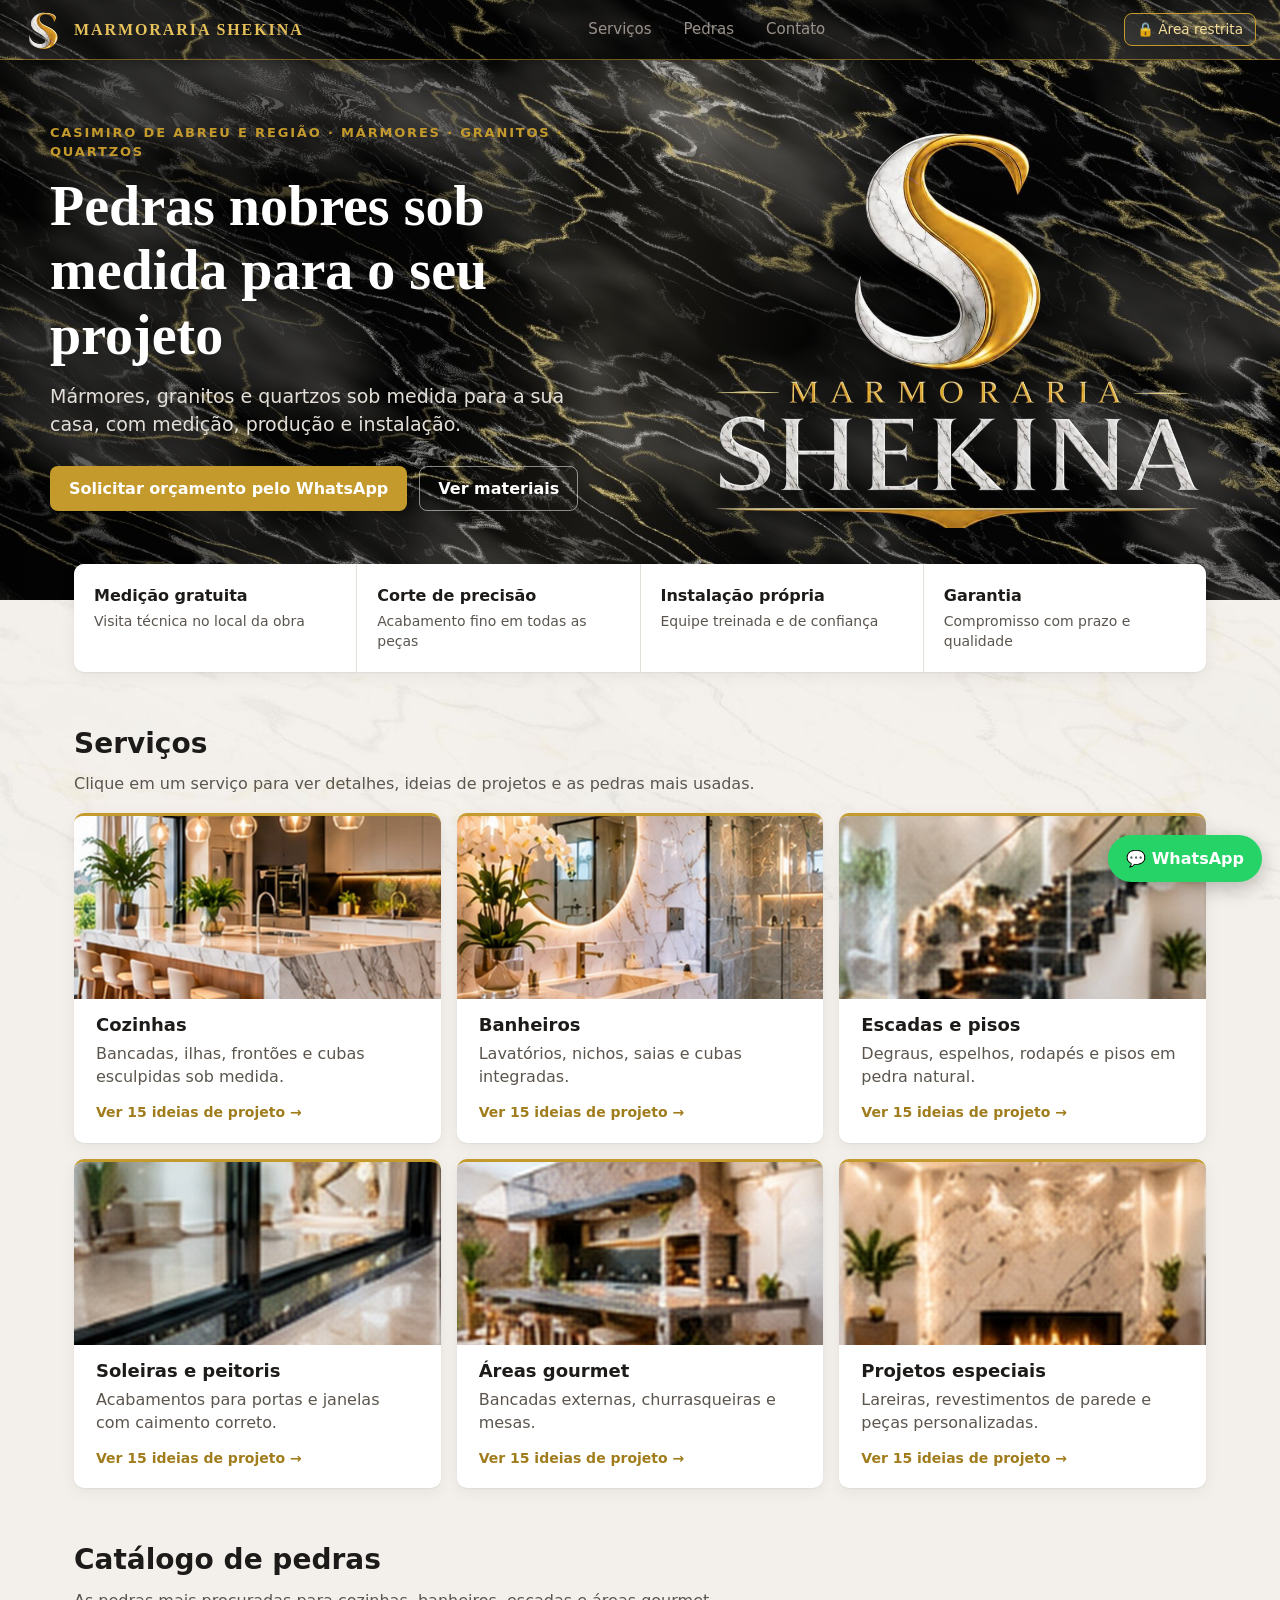
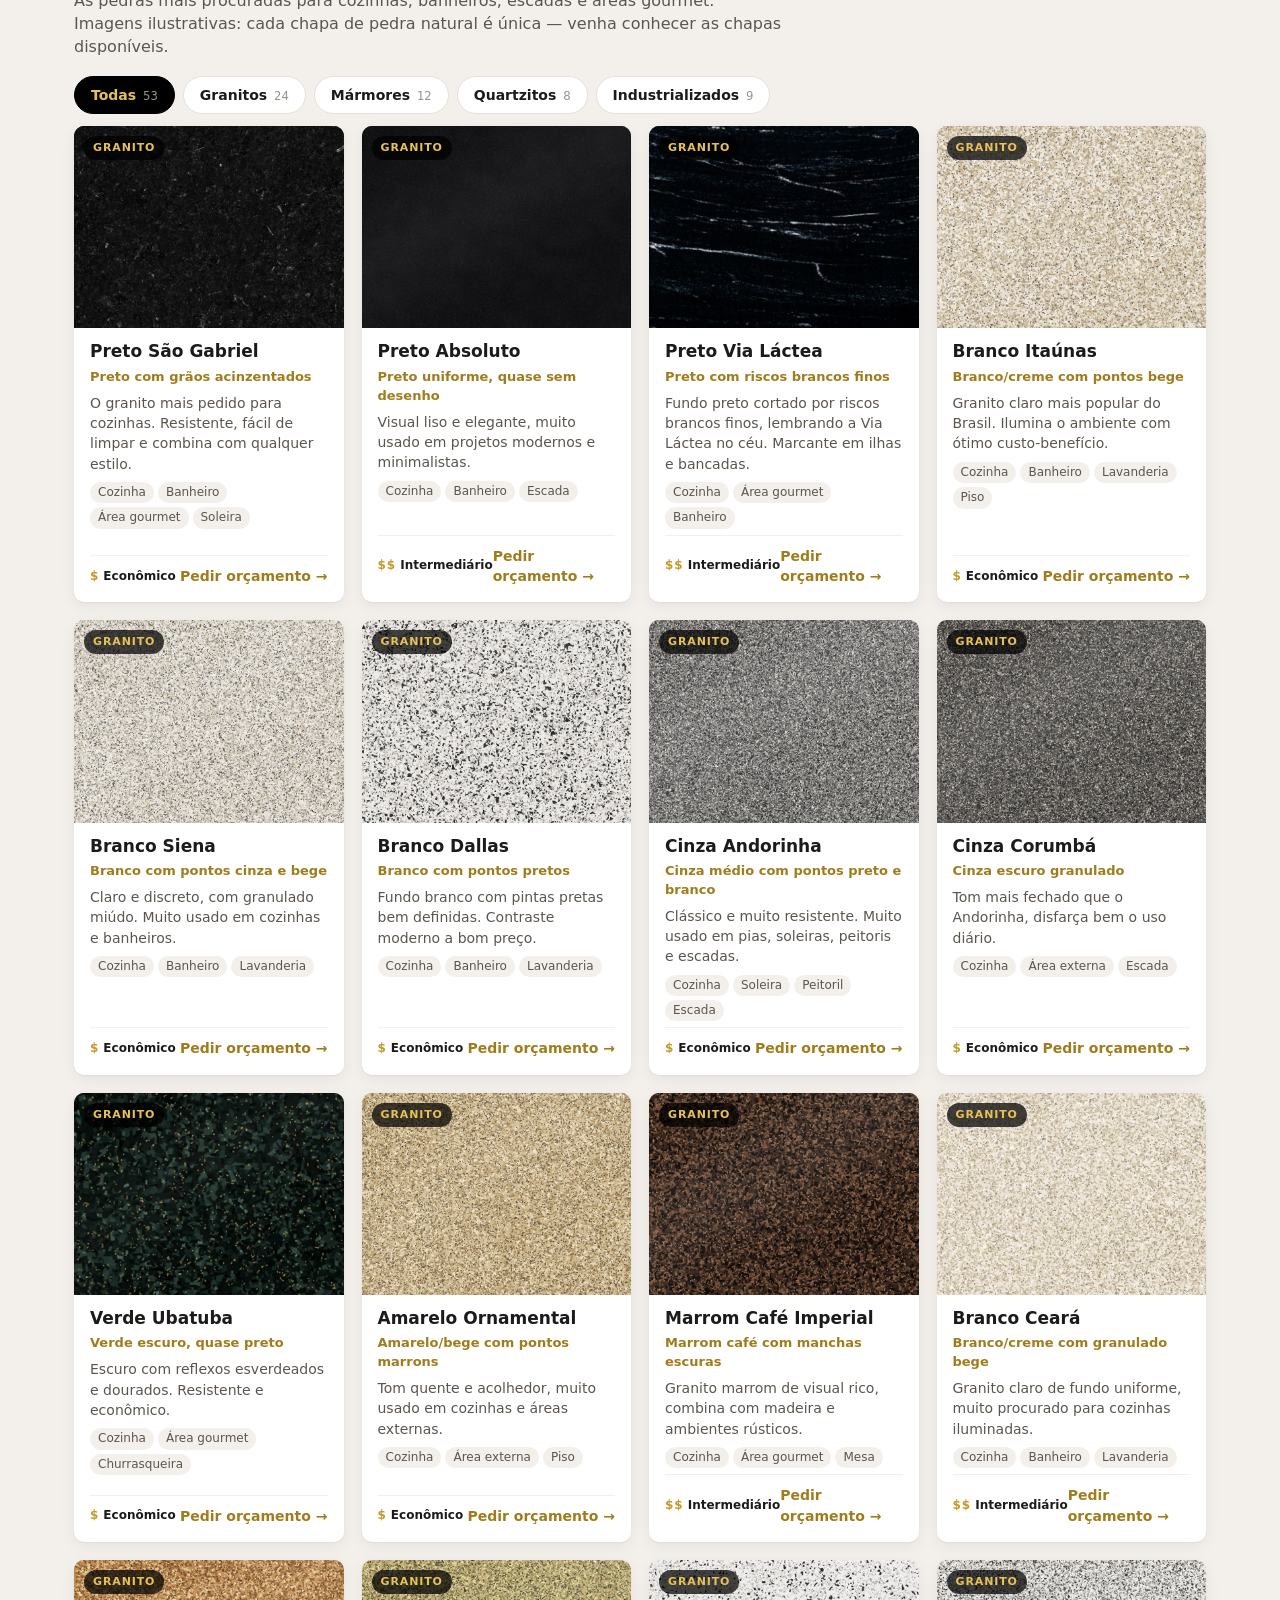
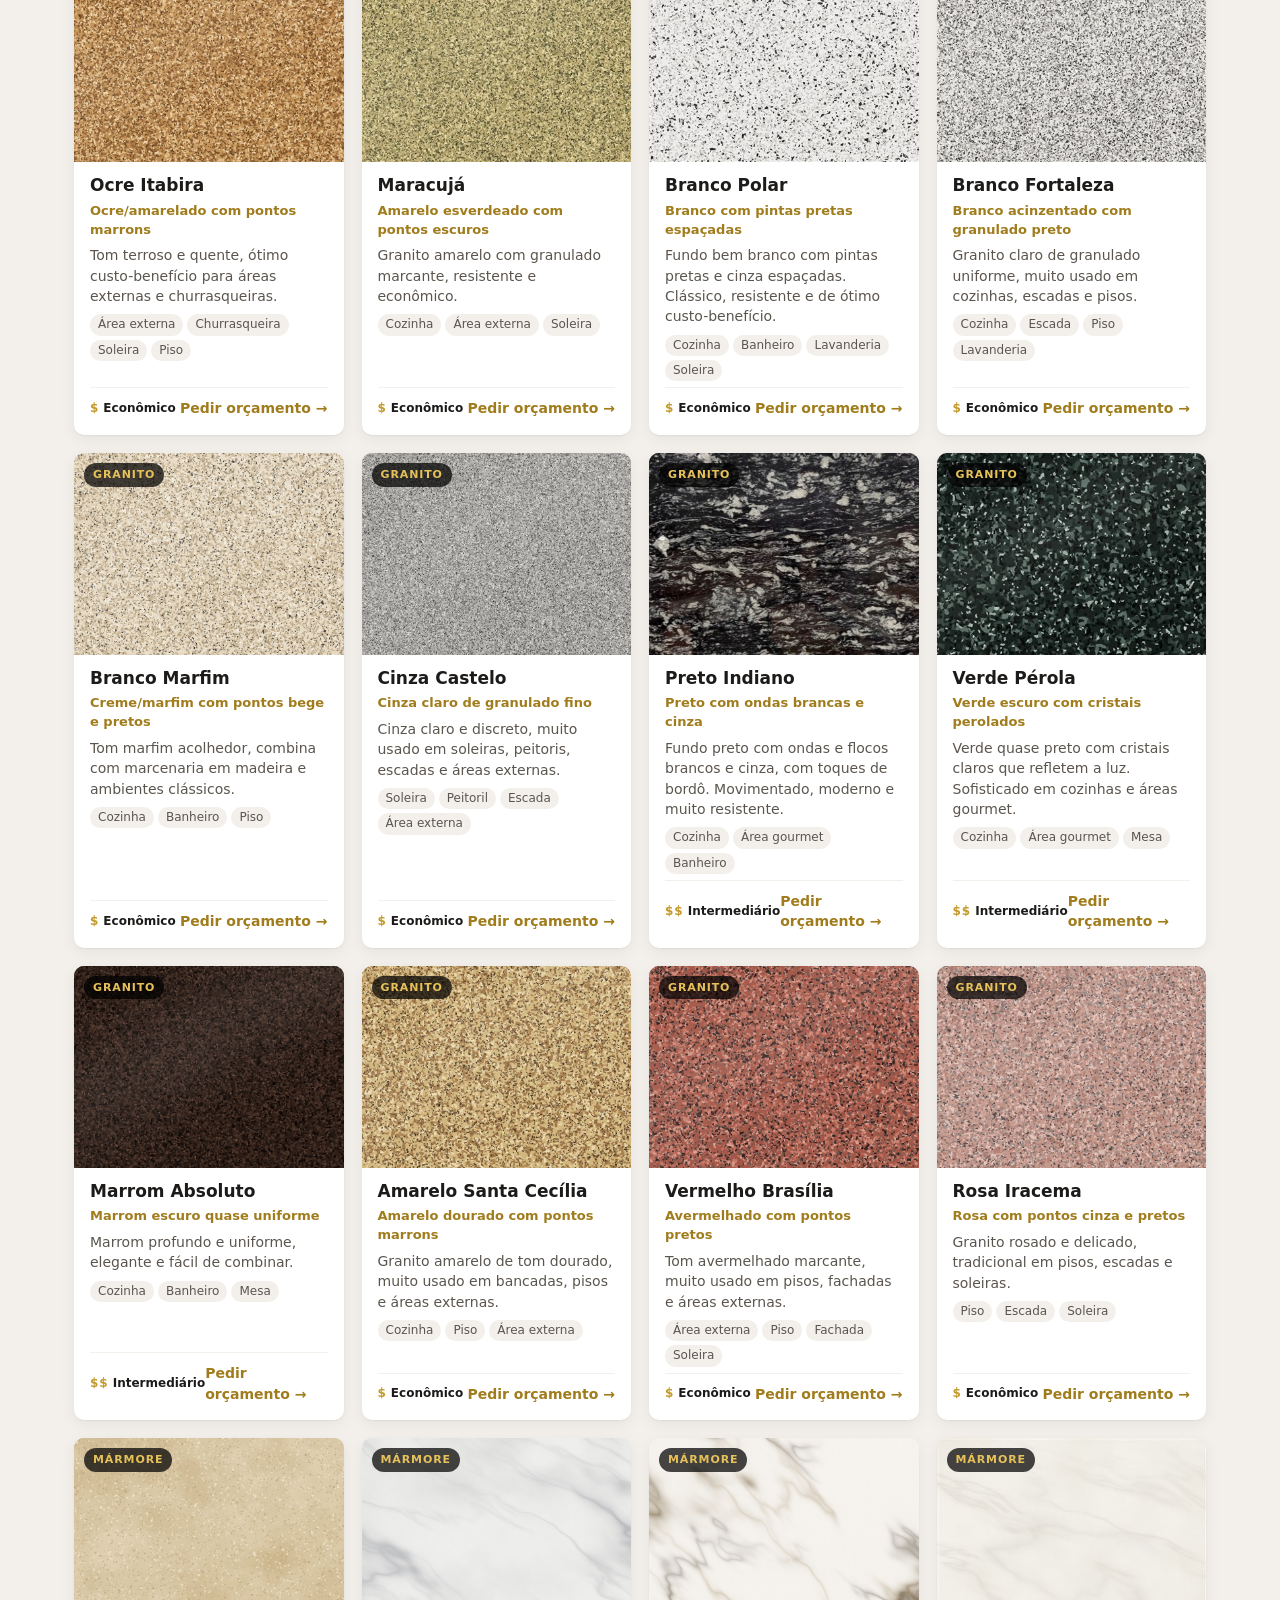
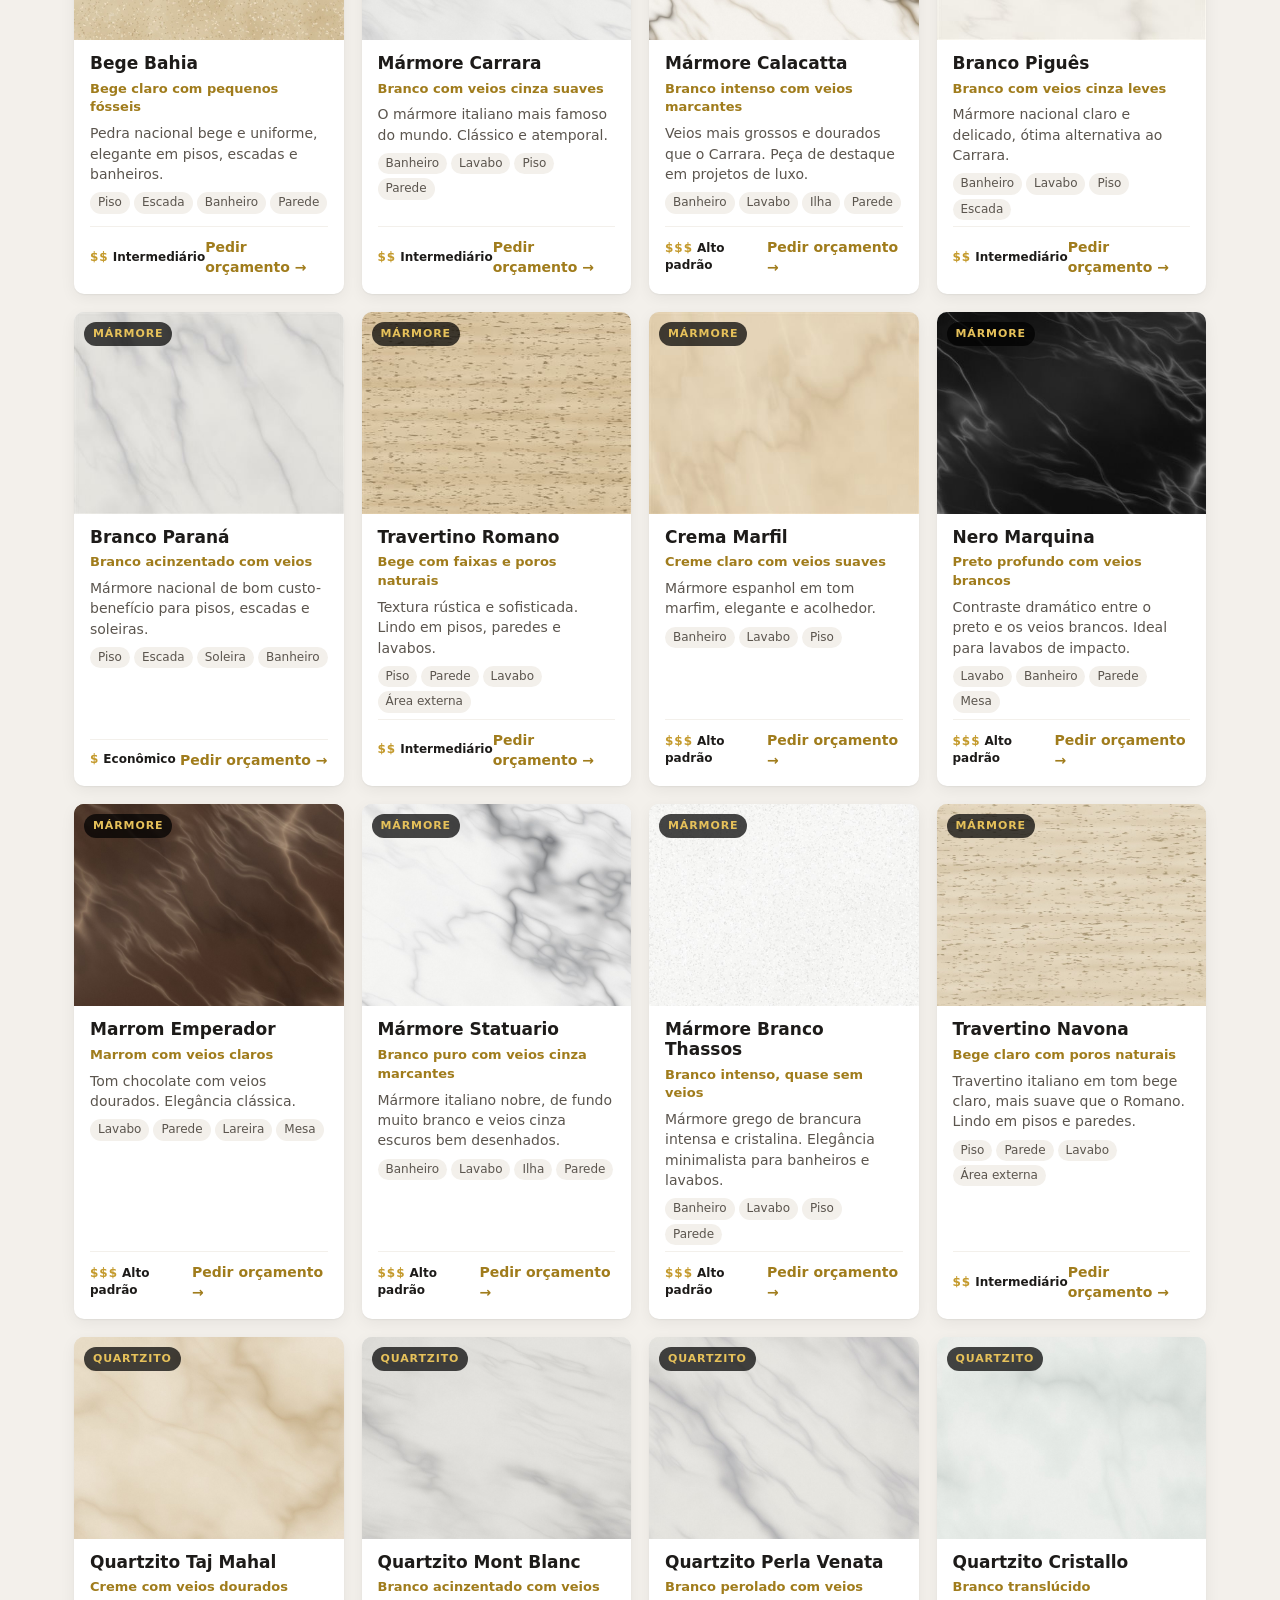
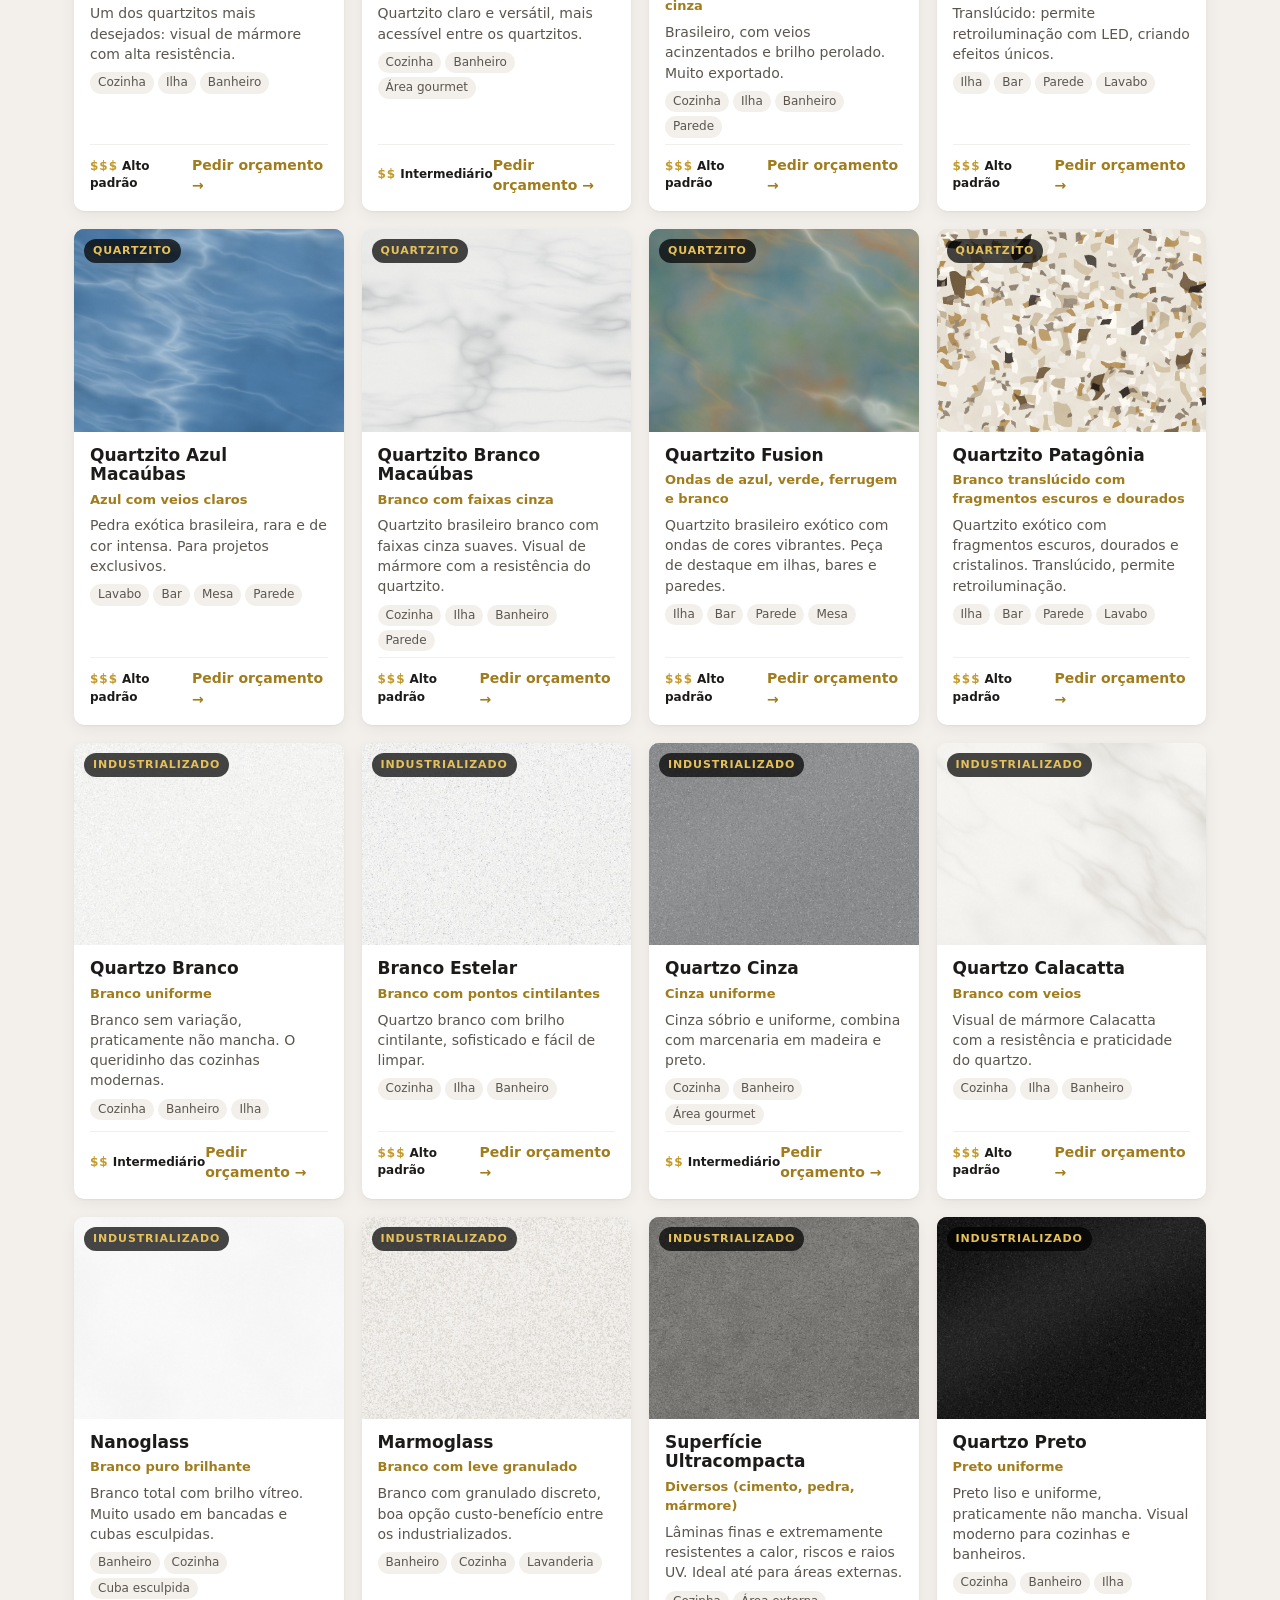
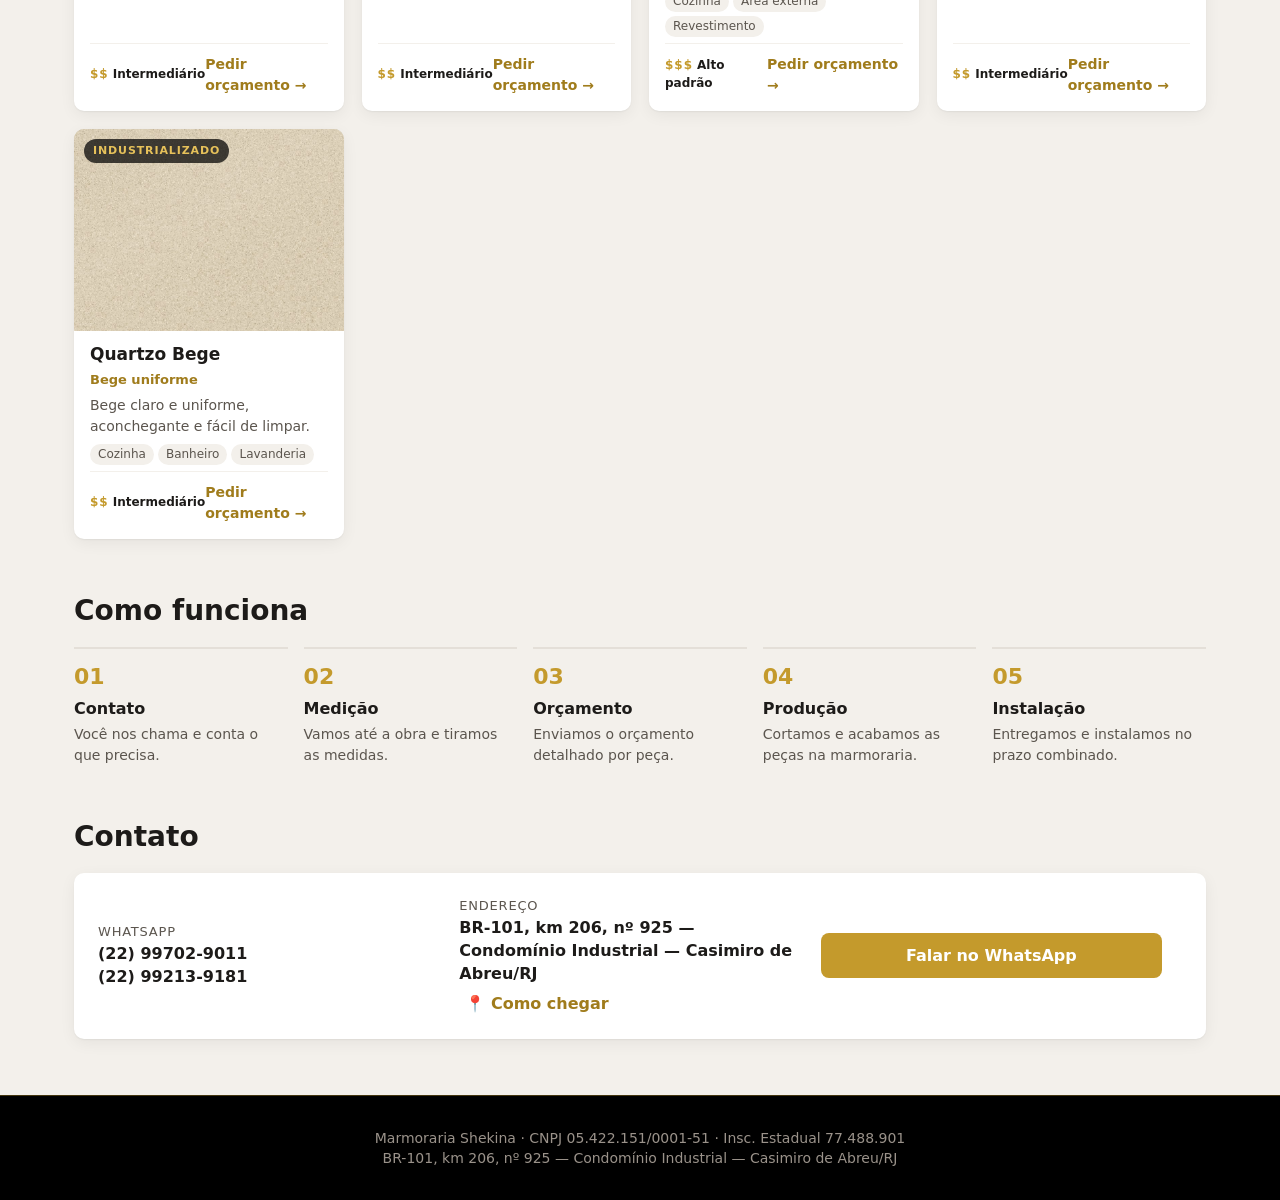
==== commit 0eceeb0b: "Galerias de ideias nos serviços (90 imagens ilustrativas)" ====
--- a/index.html
+++ b/index.html
@@ -80,7 +80,7 @@
         </div>
 
         <h2 class="sec-title" id="servicos">Serviços</h2>
-        <p class="sec-sub">Clique em um serviço para ver detalhes, fotos de obras e as pedras mais usadas.</p>
+        <p class="sec-sub">Clique em um serviço para ver detalhes, ideias de projetos e as pedras mais usadas.</p>
         <div class="cards" id="servicos-cards"></div>
 
         <h2 class="sec-title" id="materiais">Catálogo de pedras</h2>
@@ -115,14 +115,14 @@
     <button type="button" class="dlg-fechar" data-fechar aria-label="Fechar">×</button>
     <div id="servico-conteudo"></div>
   </dialog>
-  <dialog id="foto-dialogo" class="foto-dialogo" aria-label="Foto da obra">
+  <dialog id="foto-dialogo" class="foto-dialogo" aria-label="Imagem ampliada">
     <button type="button" class="dlg-fechar" data-fechar aria-label="Fechar">×</button>
-    <div id="foto-palco" class="foto-palco"><img id="foto-img" alt="Foto da obra"></div>
+    <div id="foto-palco" class="foto-palco"><img id="foto-img" alt="Imagem ampliada"></div>
     <button type="button" class="foto-nav ant" data-passo="-1" aria-label="Foto anterior">‹</button>
     <button type="button" class="foto-nav prox" data-passo="1" aria-label="Próxima foto">›</button>
     <span id="foto-cont" class="foto-cont"></span>
   </dialog>
   <script src="catalogo.js"></script>
-  <script src="site.js?v=4"></script>
+  <script src="site.js?v=5"></script>
 </body>
 </html>
--- a/styles.css
+++ b/styles.css
@@ -539,3 +539,4 @@
 @keyframes brilho-leve { from { transform: translateX(33%); } to { transform: translateX(-33%); } }
 .pedra-img { background: #ddd; overflow: hidden; }
 .pedra-img img:first-child { object-fit: cover; }
+.serv-aviso { margin: -4px 0 10px; font-size: 13px; color: var(--pedra-600); font-style: italic; }
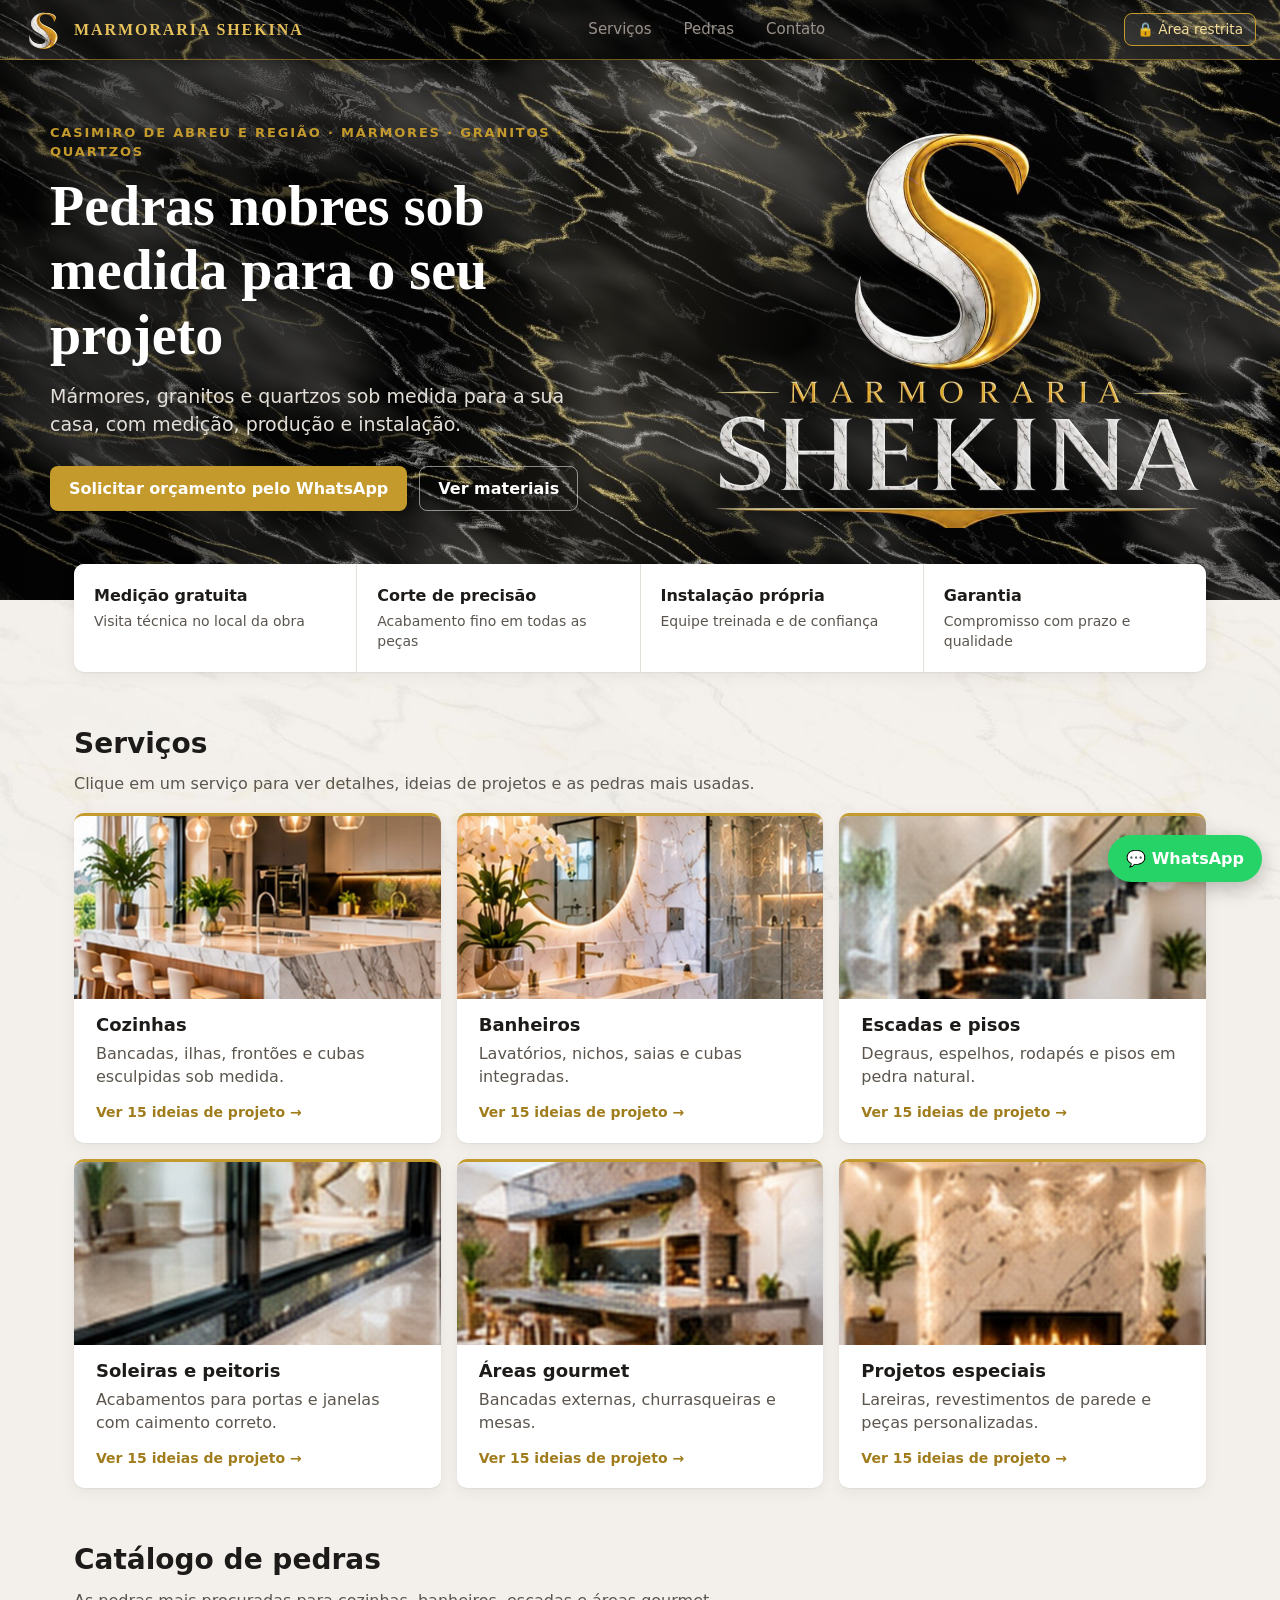
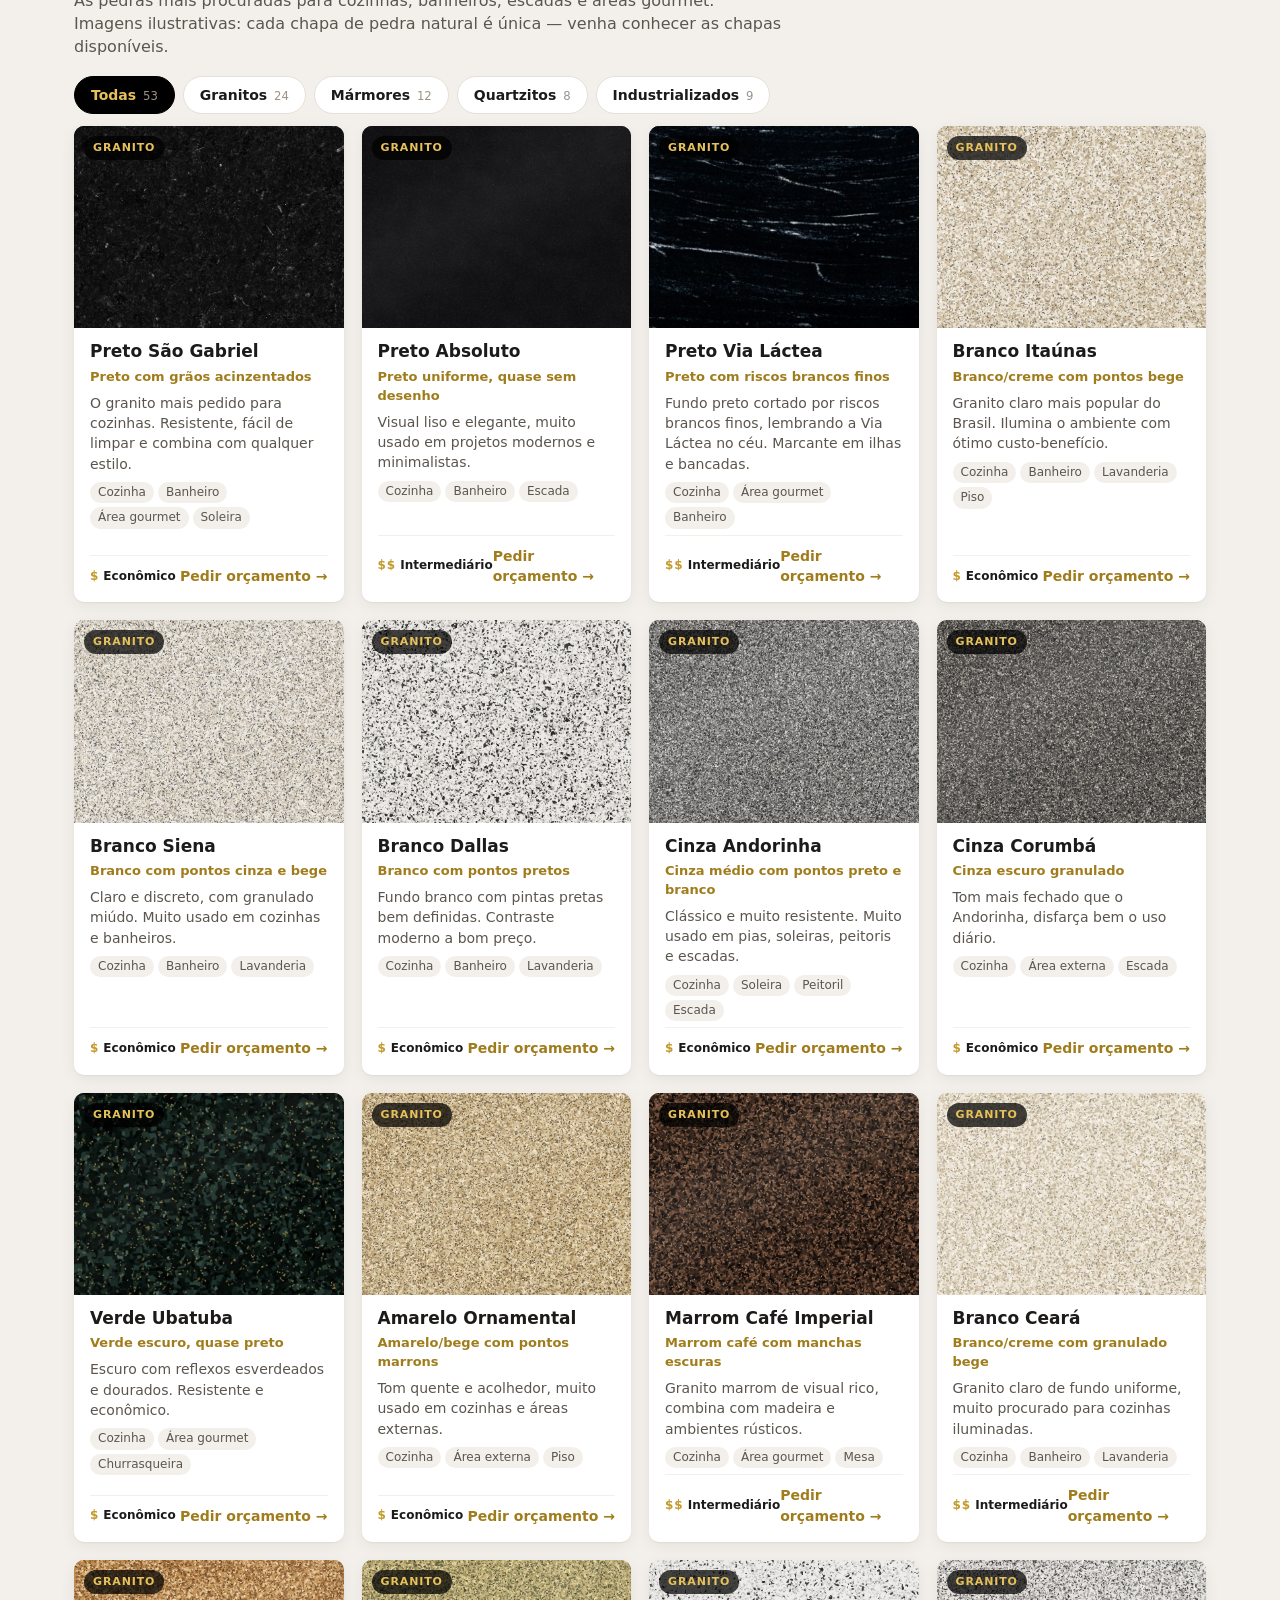
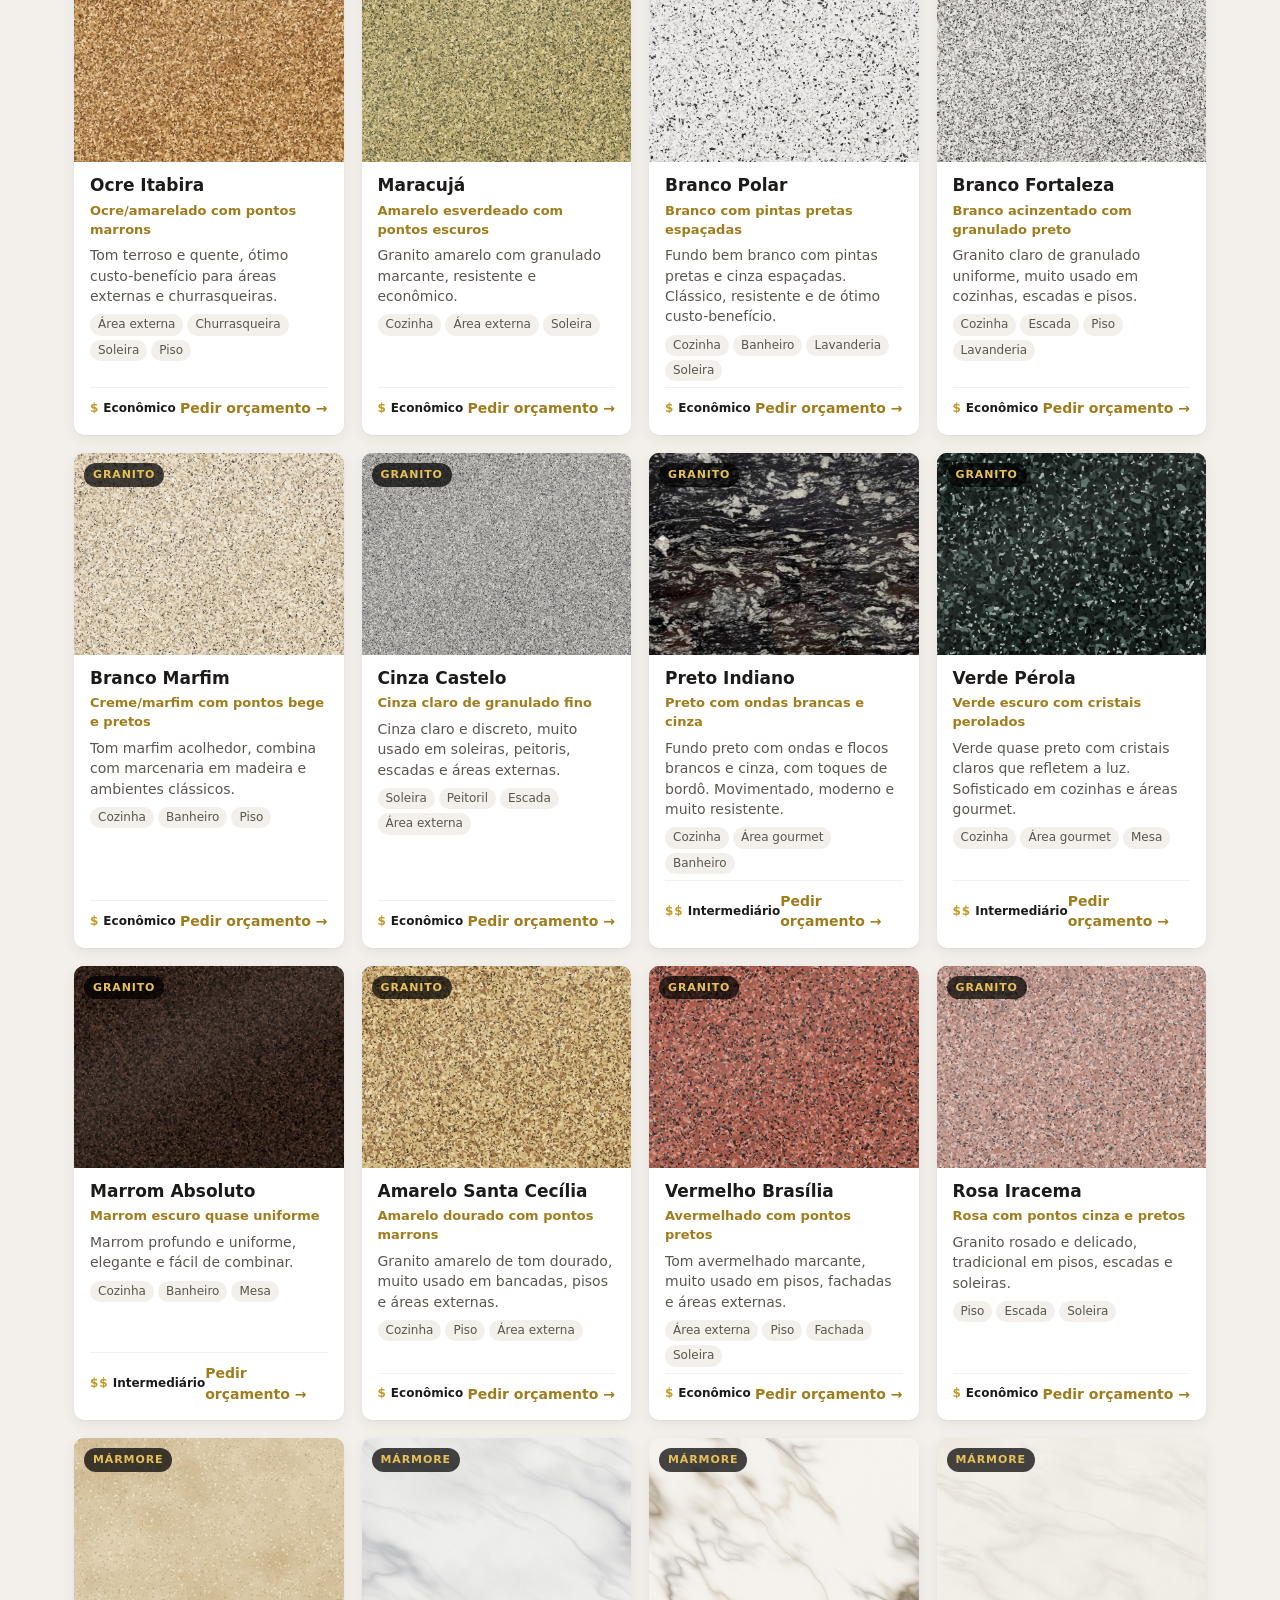
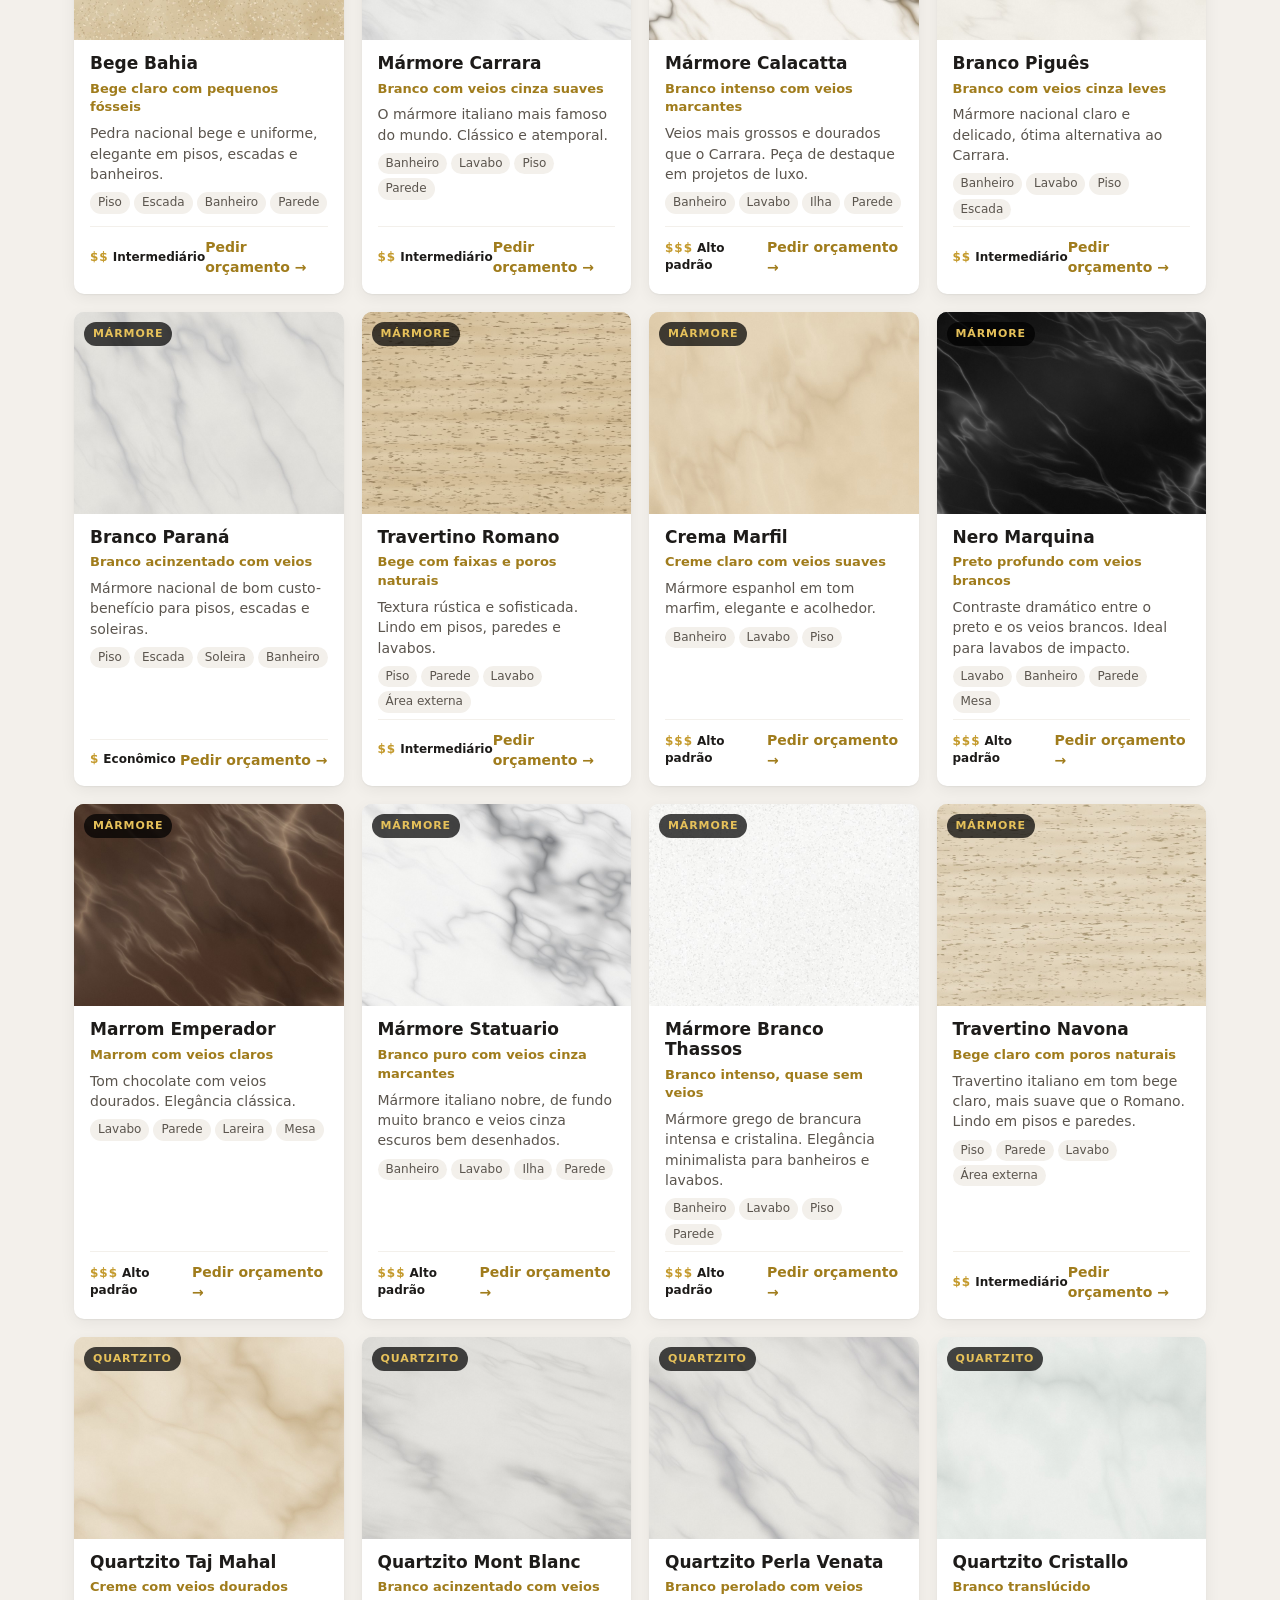
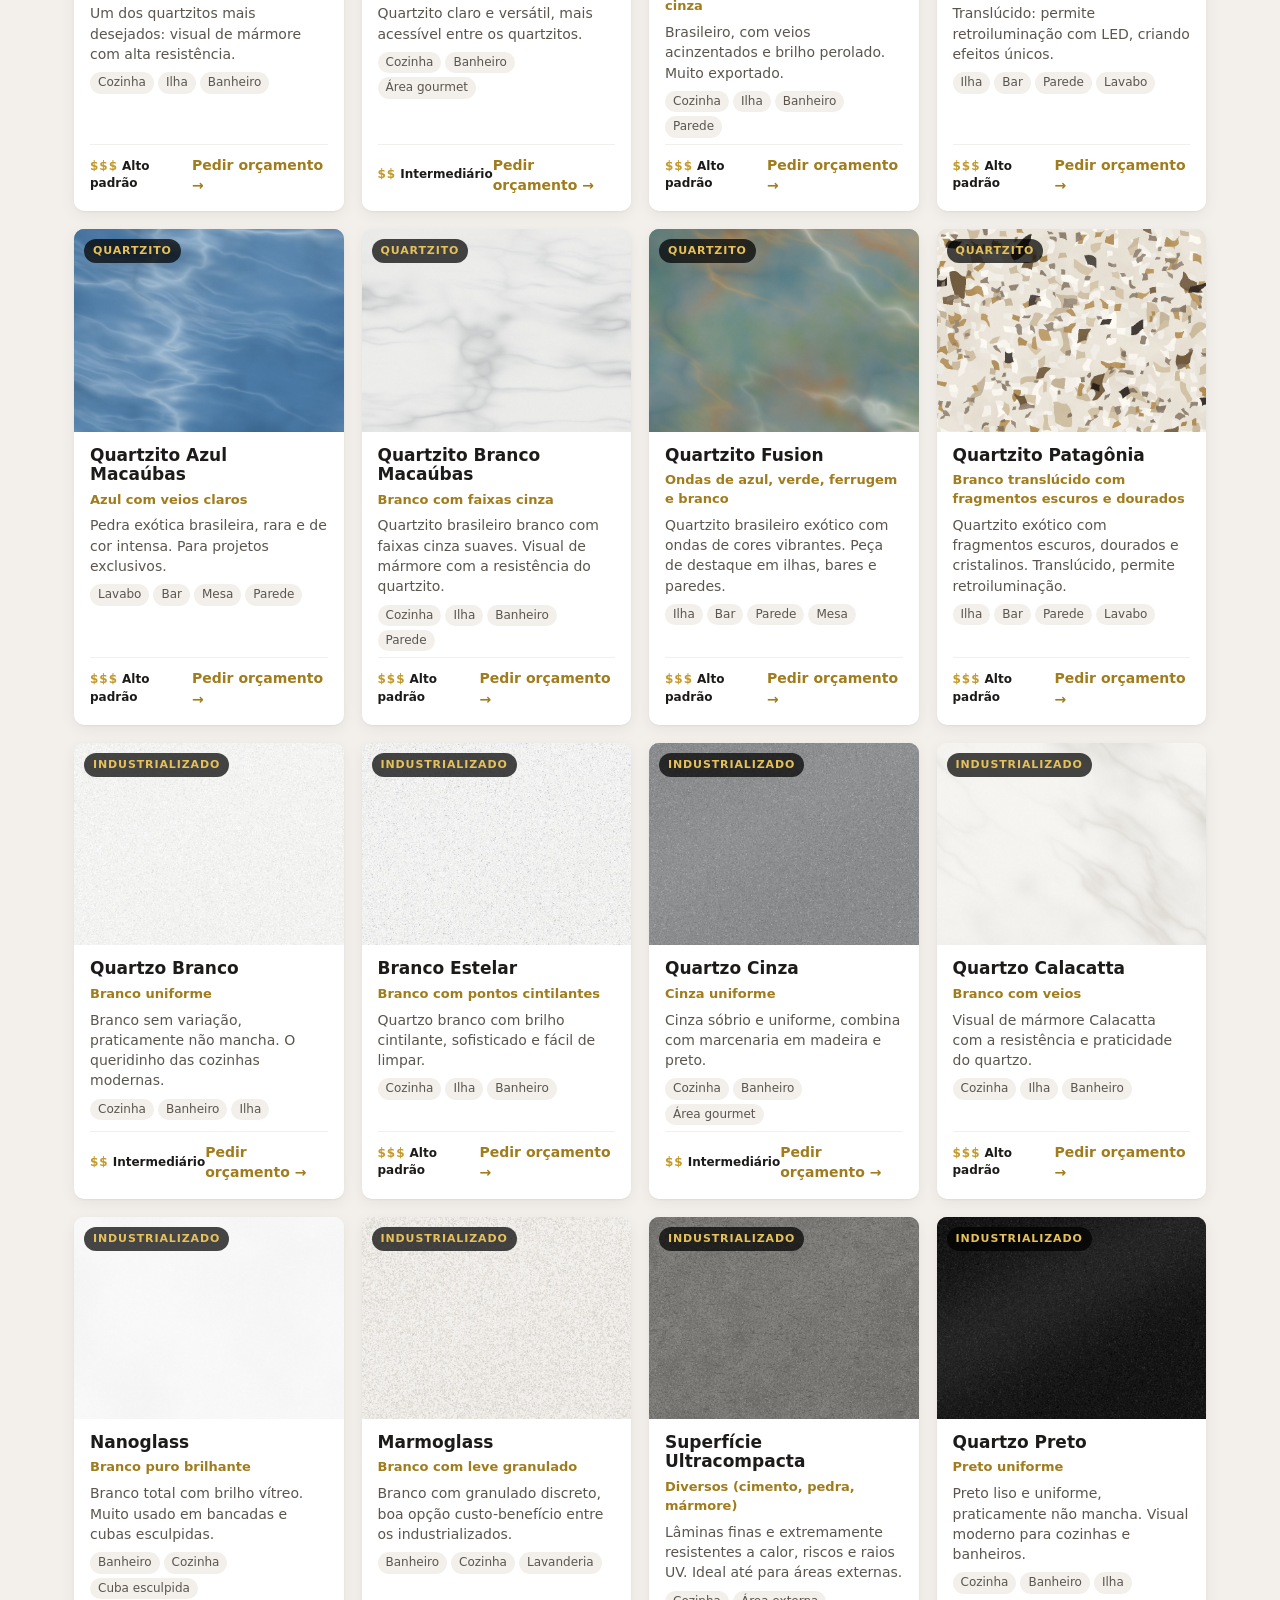
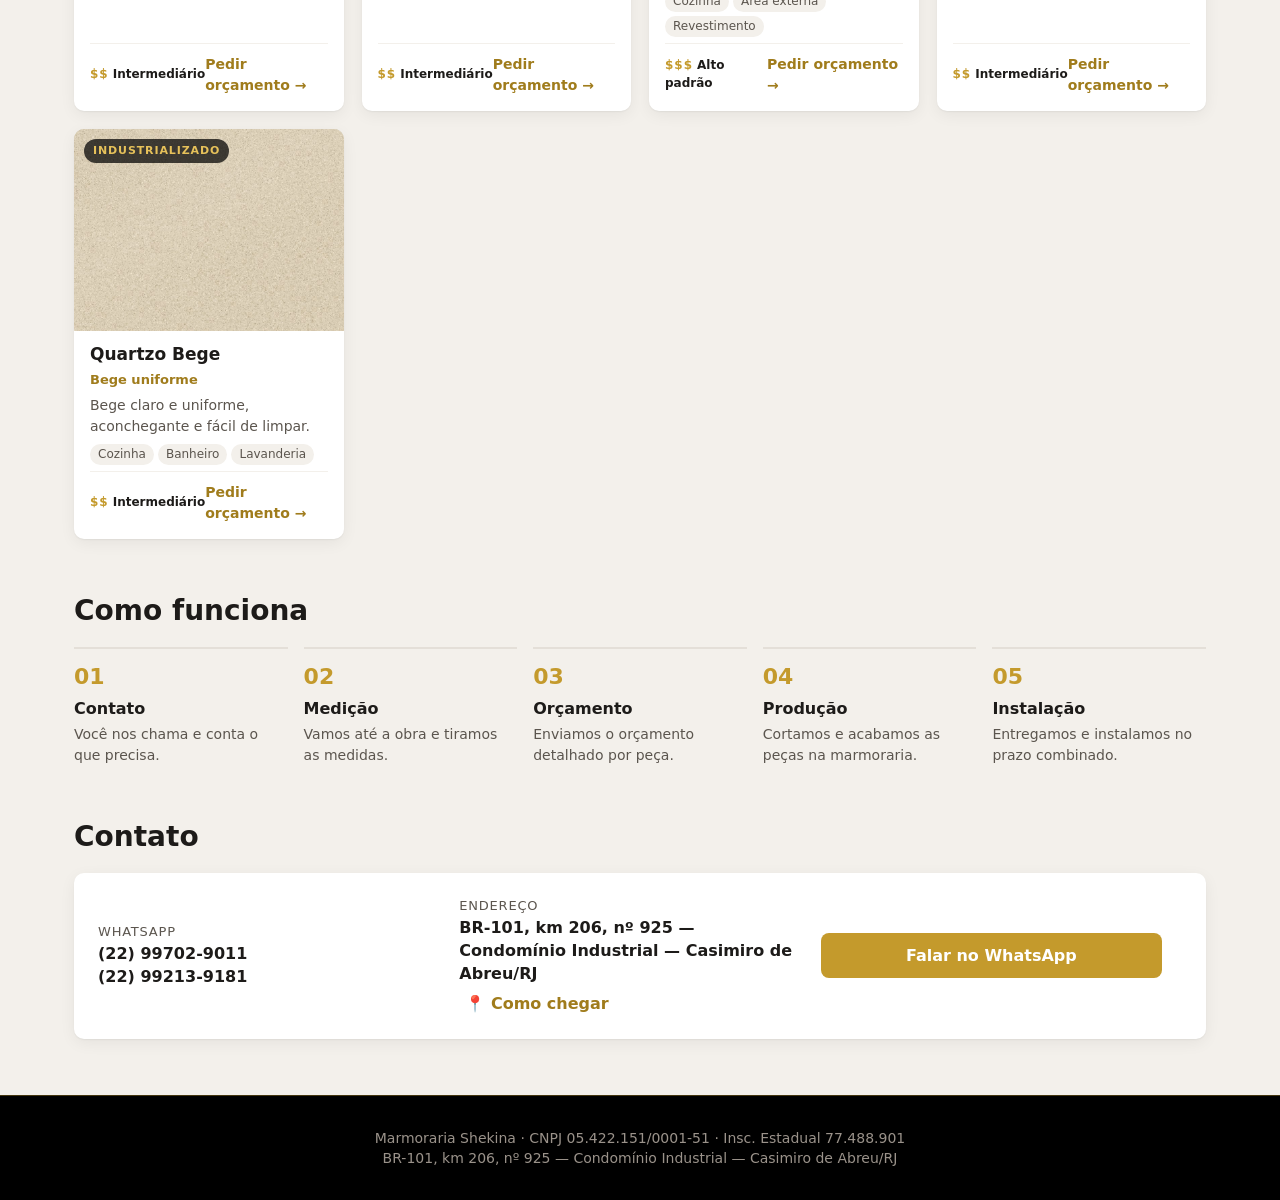
==== commit 769228ab: "Serviços clicáveis também no sistema" ====
--- a/index.html
+++ b/index.html
@@ -123,6 +123,7 @@
     <span id="foto-cont" class="foto-cont"></span>
   </dialog>
   <script src="catalogo.js"></script>
-  <script src="site.js?v=5"></script>
+  <script src="site.js?v=6"></script>
+  <script src="servicos.js?v=1"></script>
 </body>
 </html>
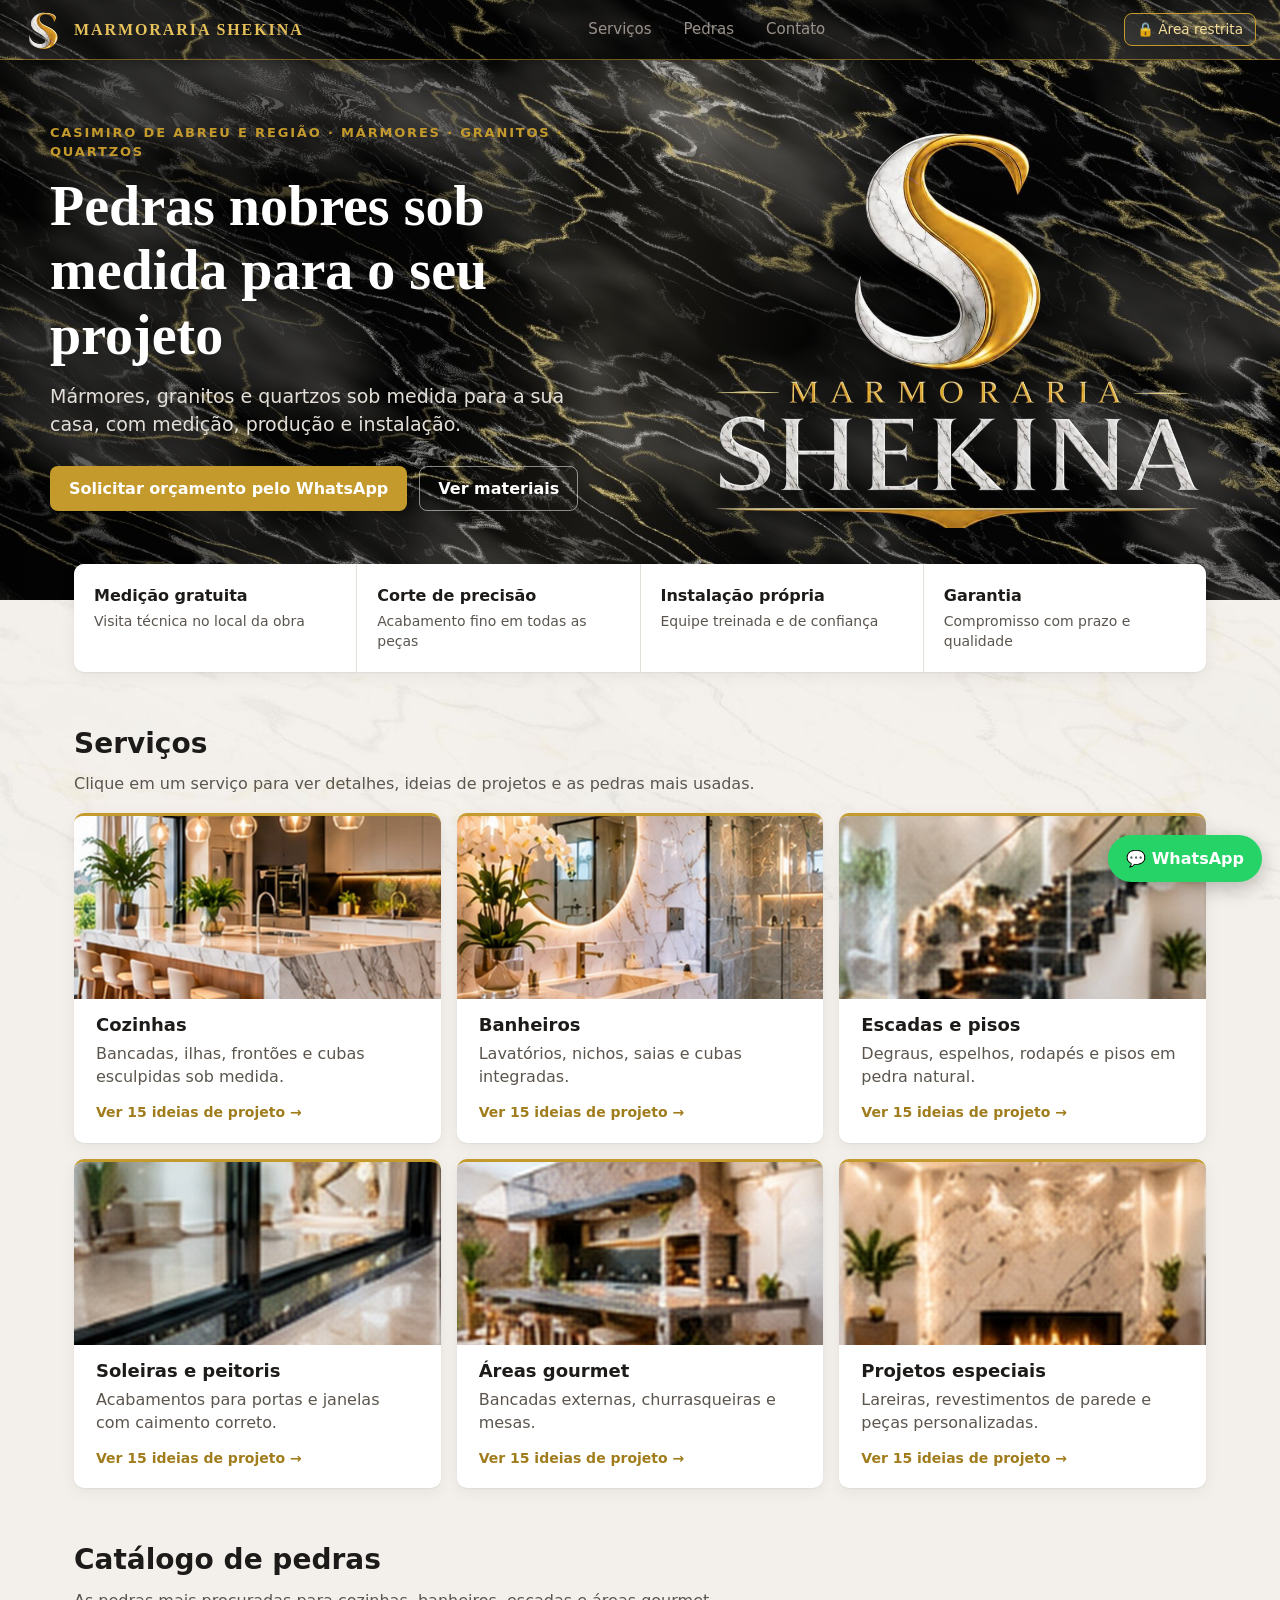
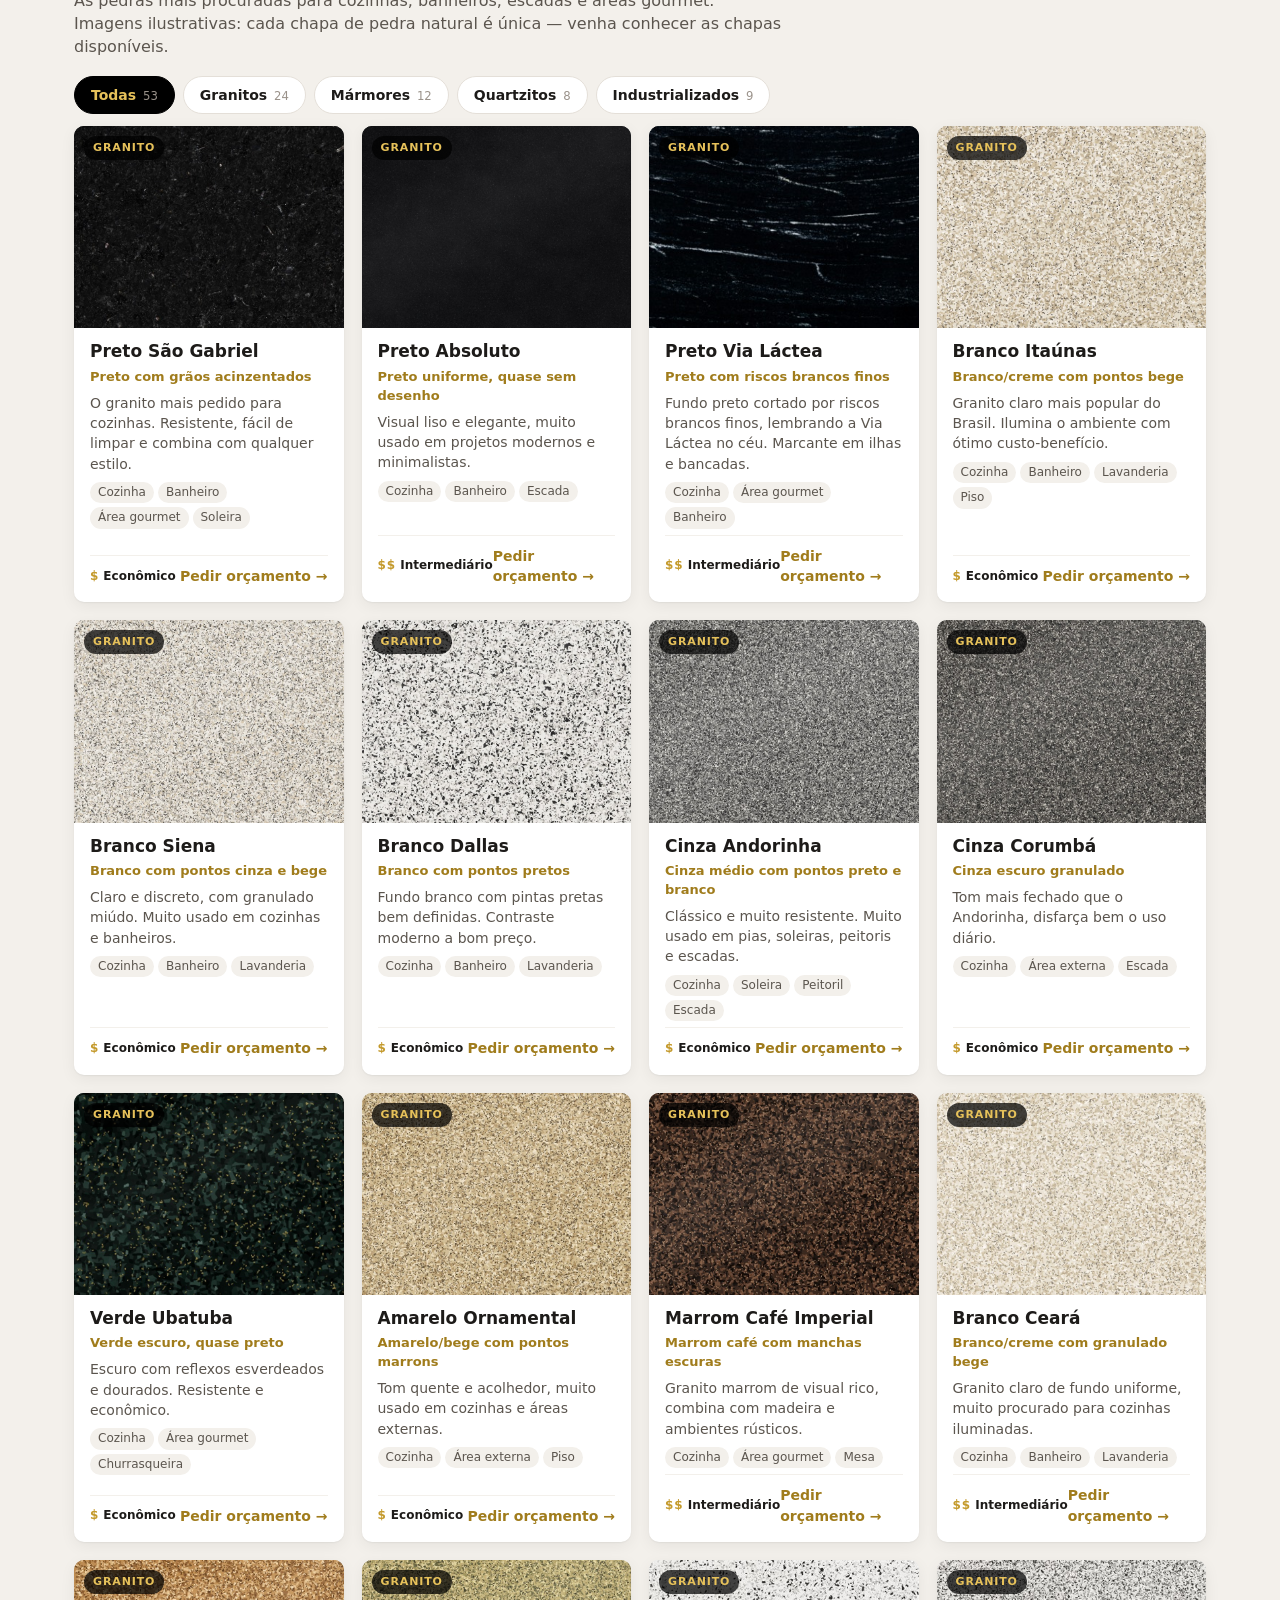
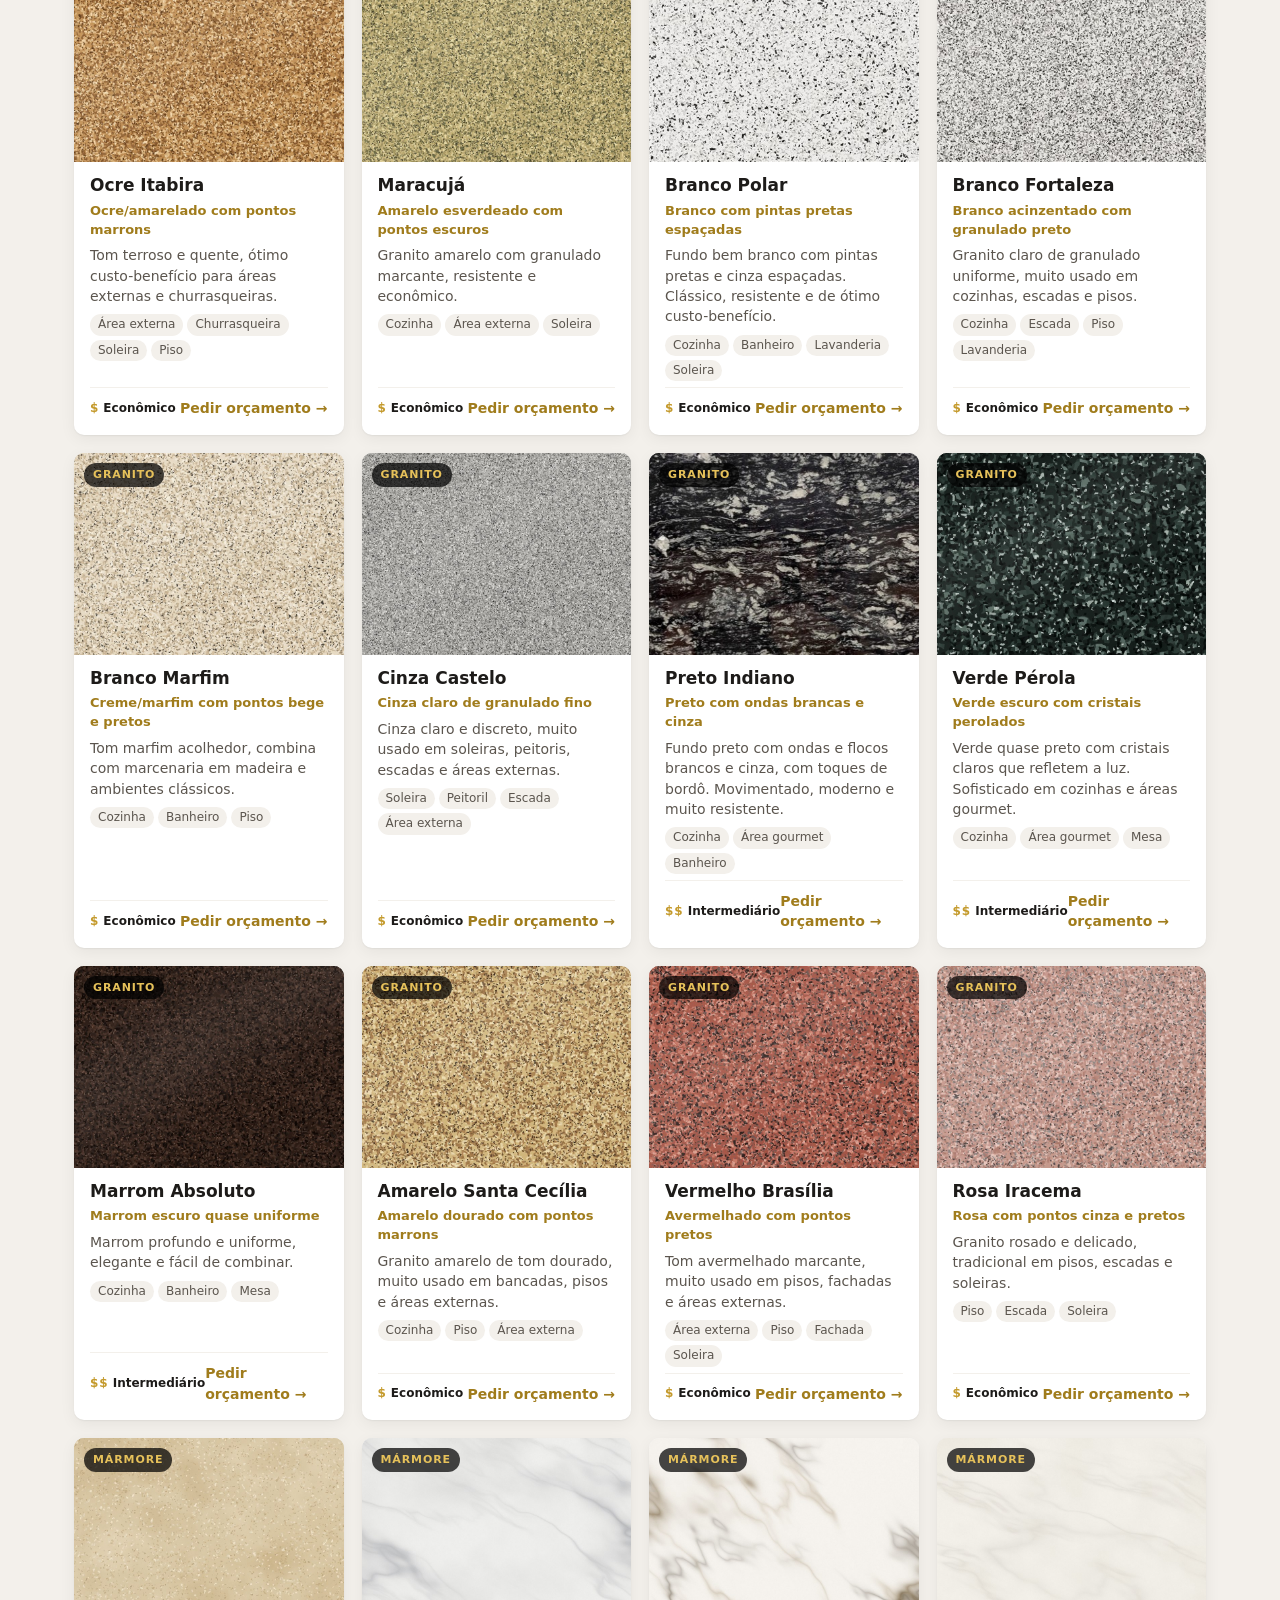
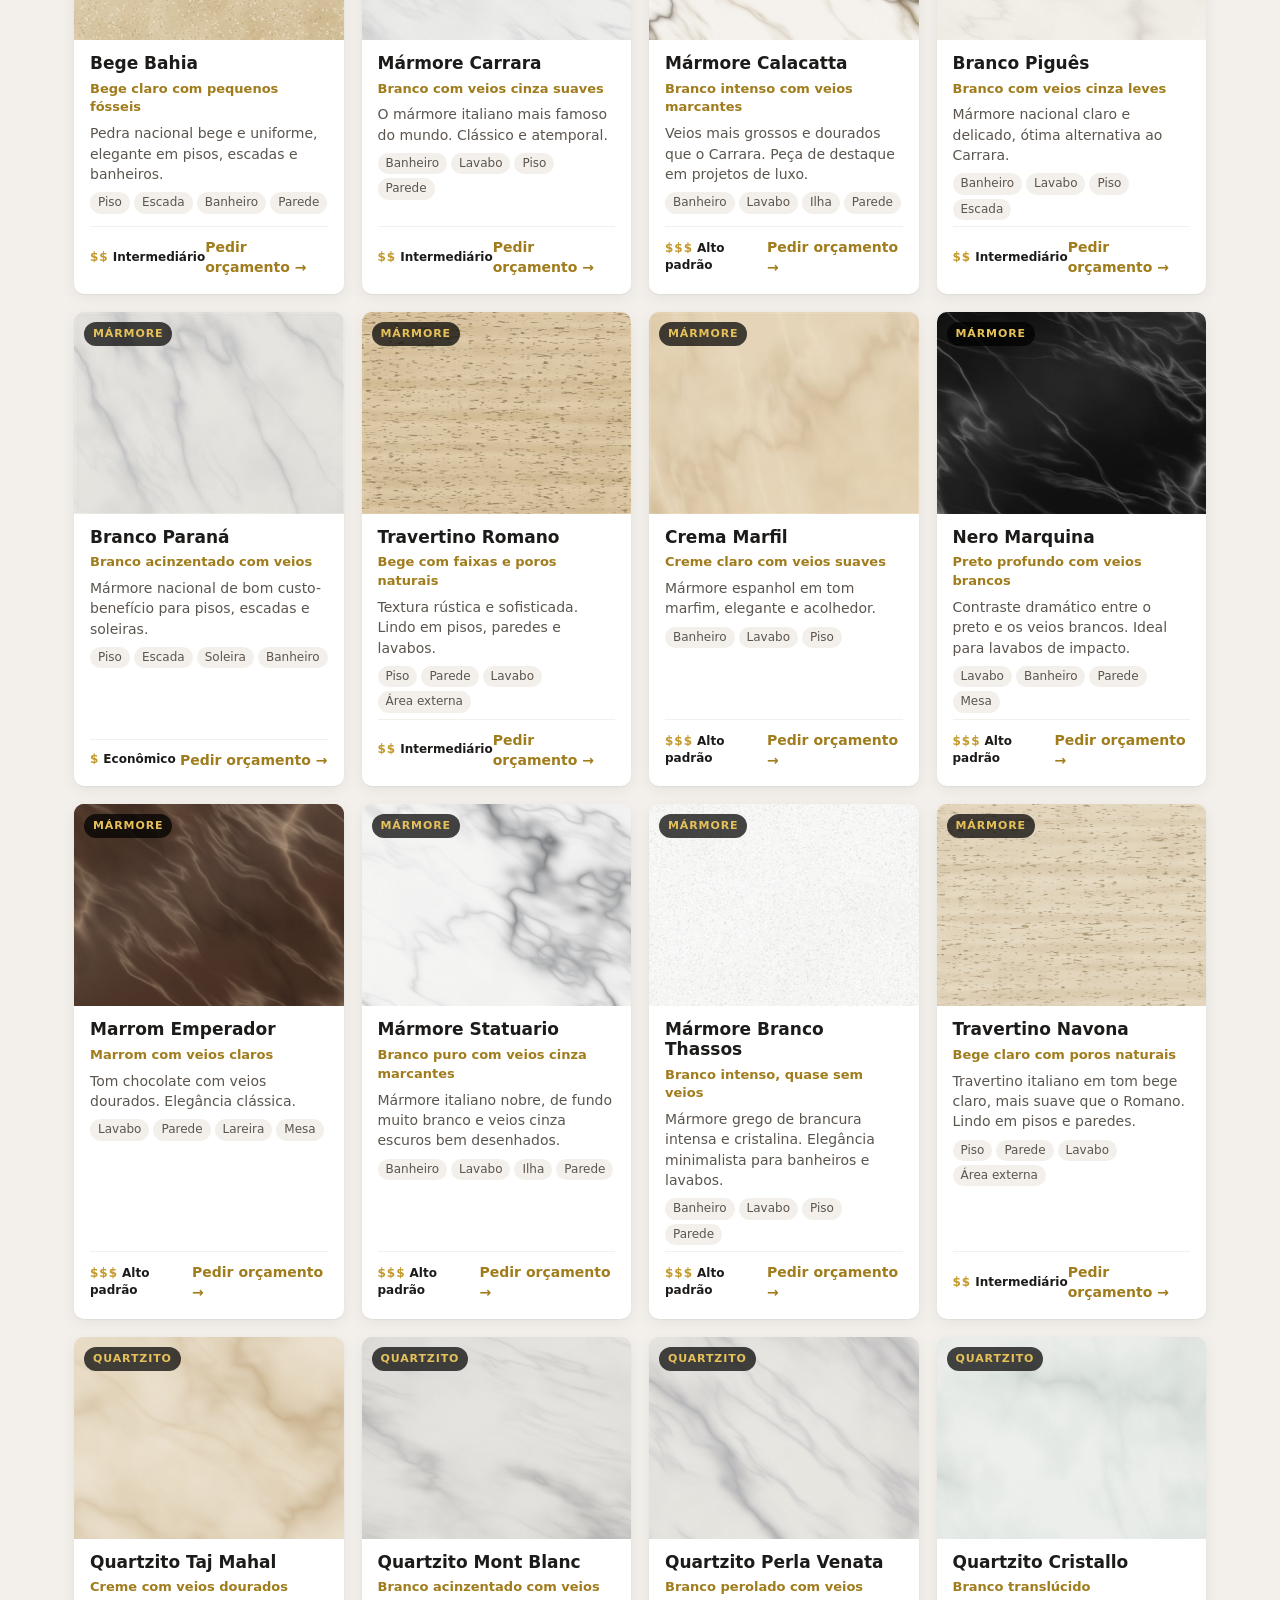
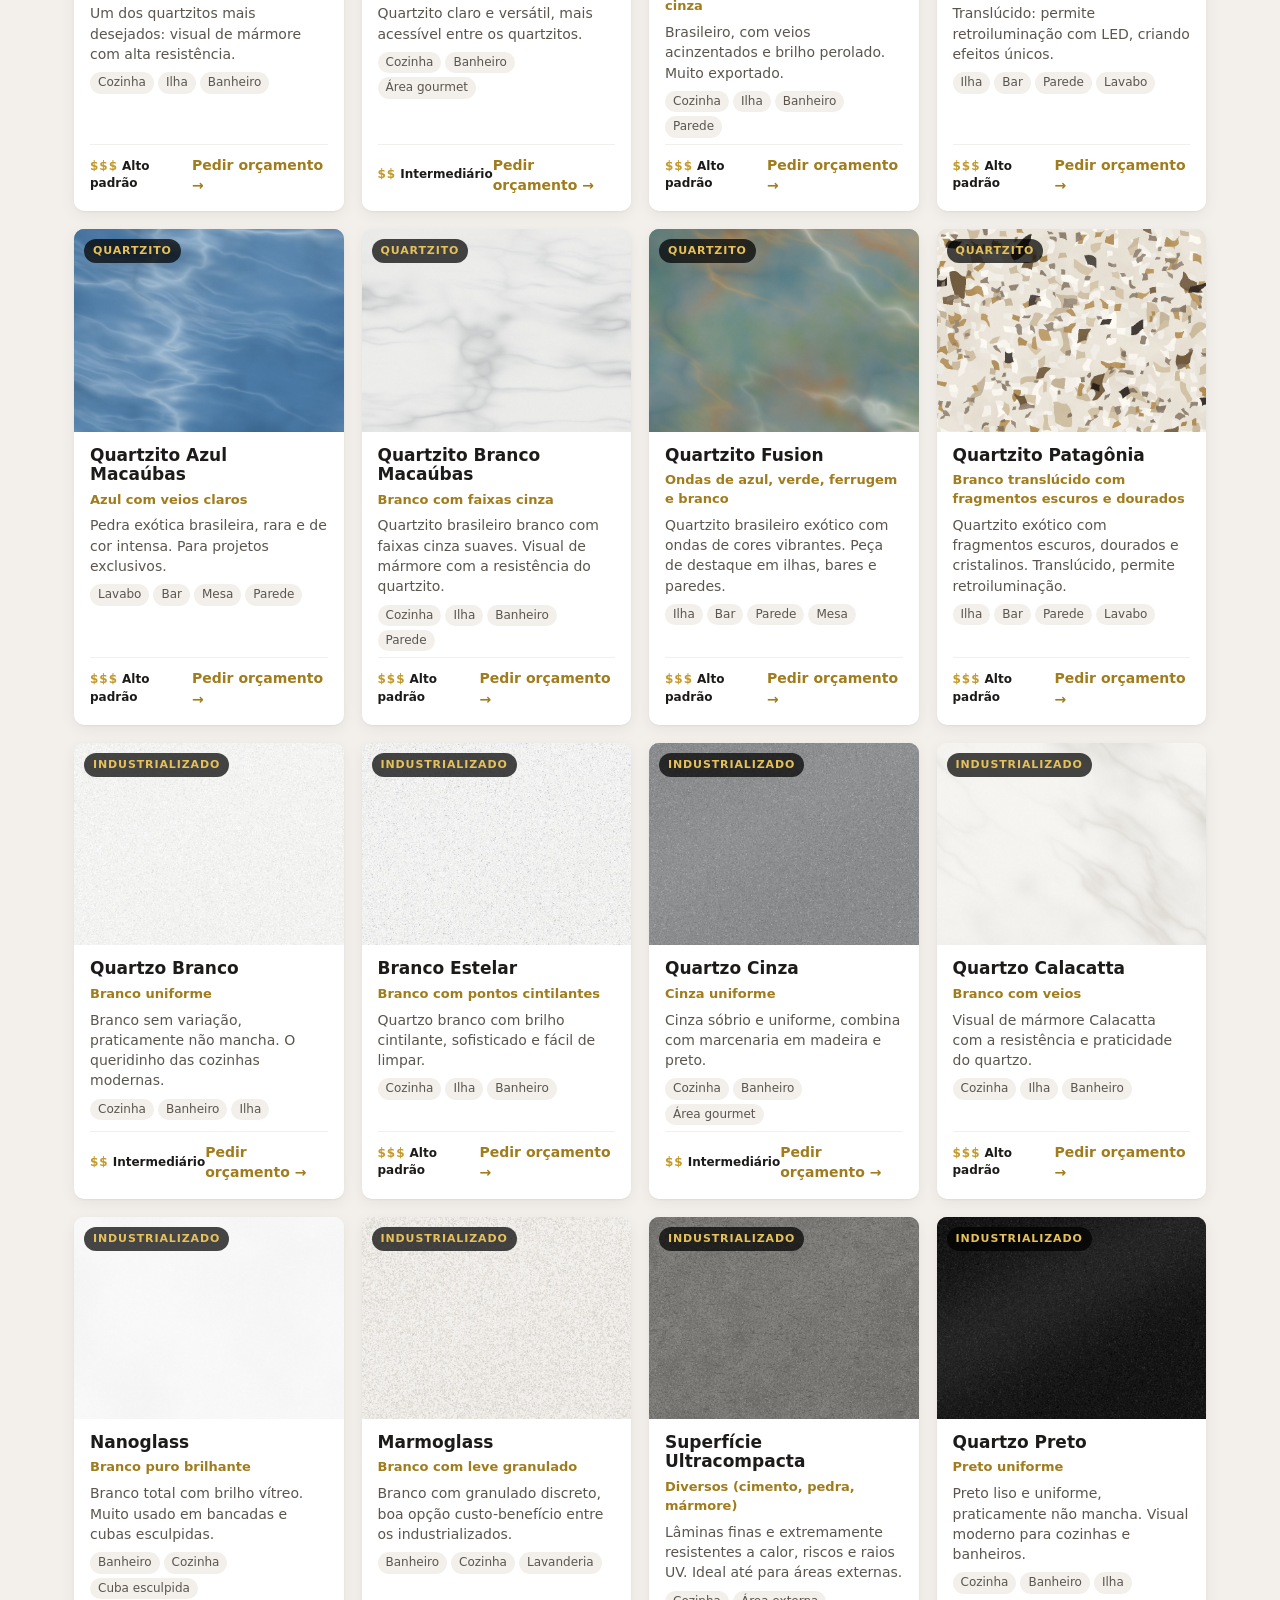
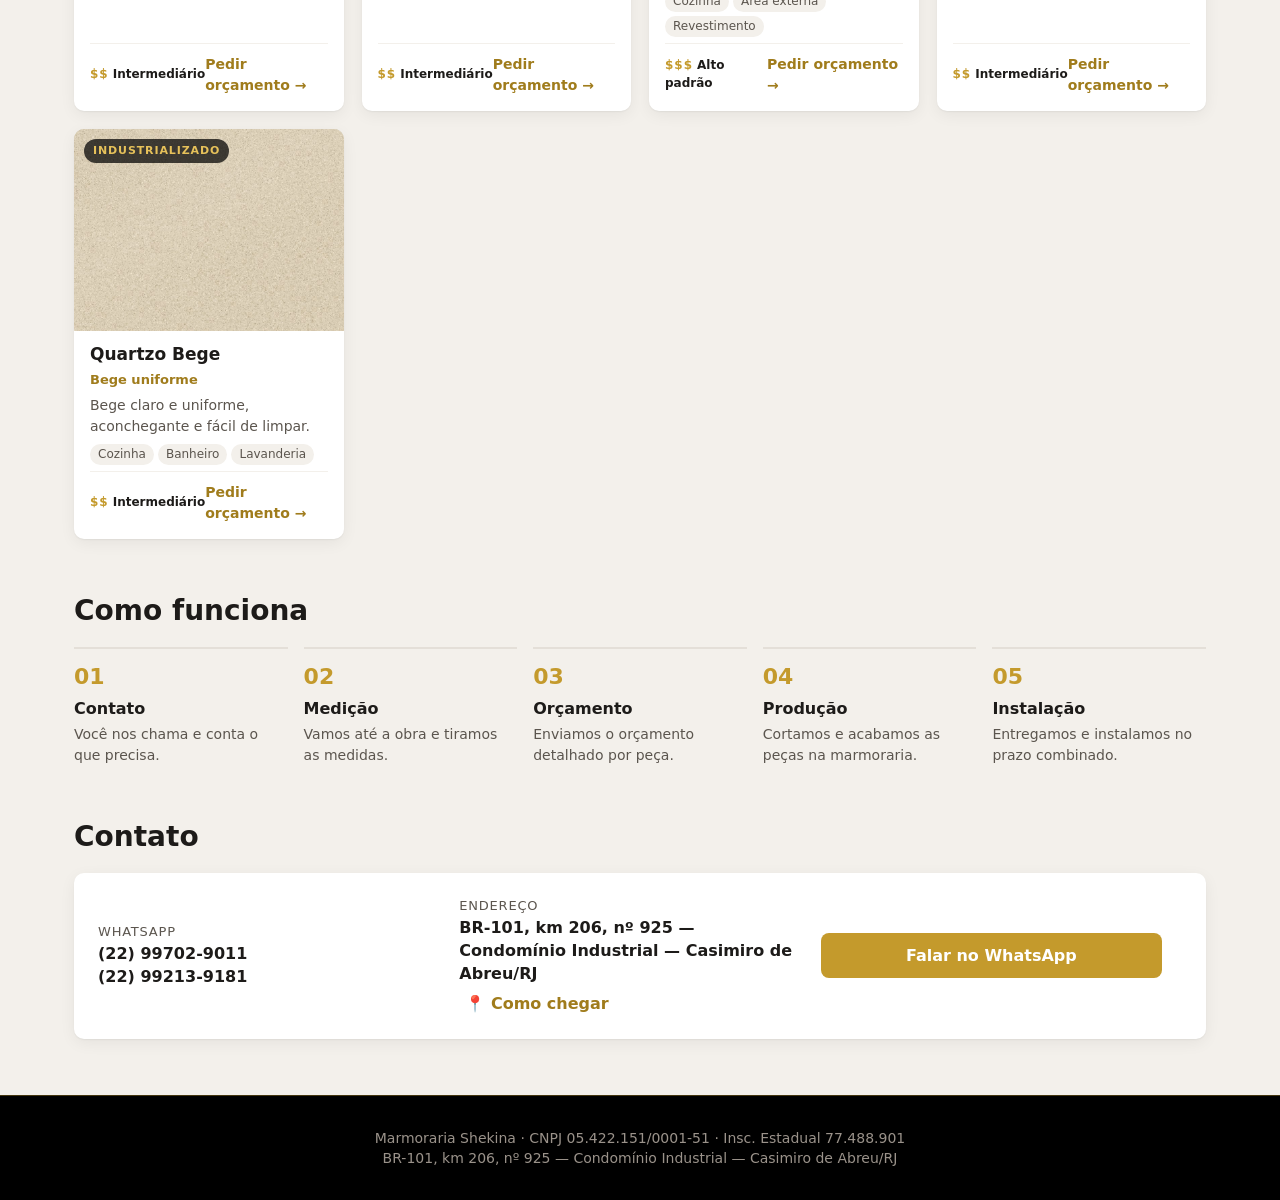
==== commit ef24d607: "Desfaz serviços clicáveis no sistema" ====
--- a/index.html
+++ b/index.html
@@ -123,7 +123,6 @@
     <span id="foto-cont" class="foto-cont"></span>
   </dialog>
   <script src="catalogo.js"></script>
-  <script src="site.js?v=6"></script>
-  <script src="servicos.js?v=1"></script>
+  <script src="site.js?v=5"></script>
 </body>
 </html>
